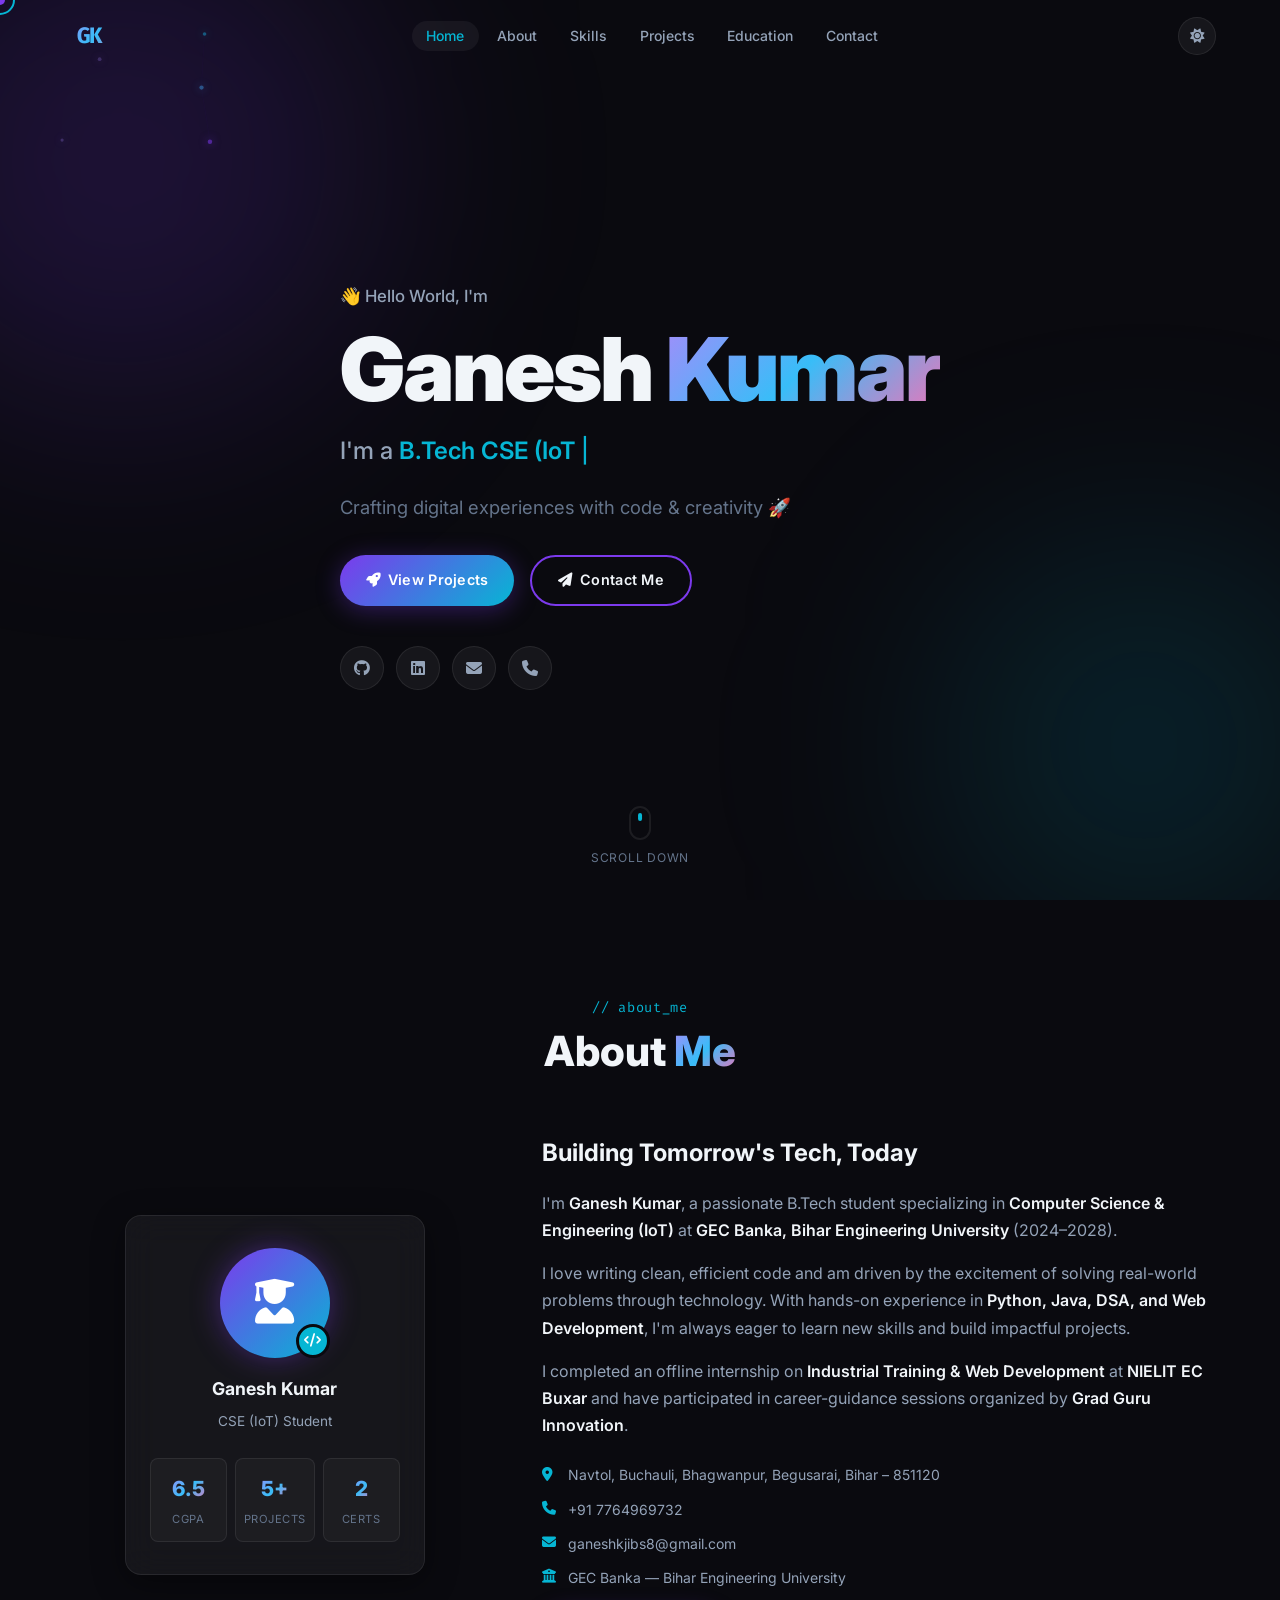
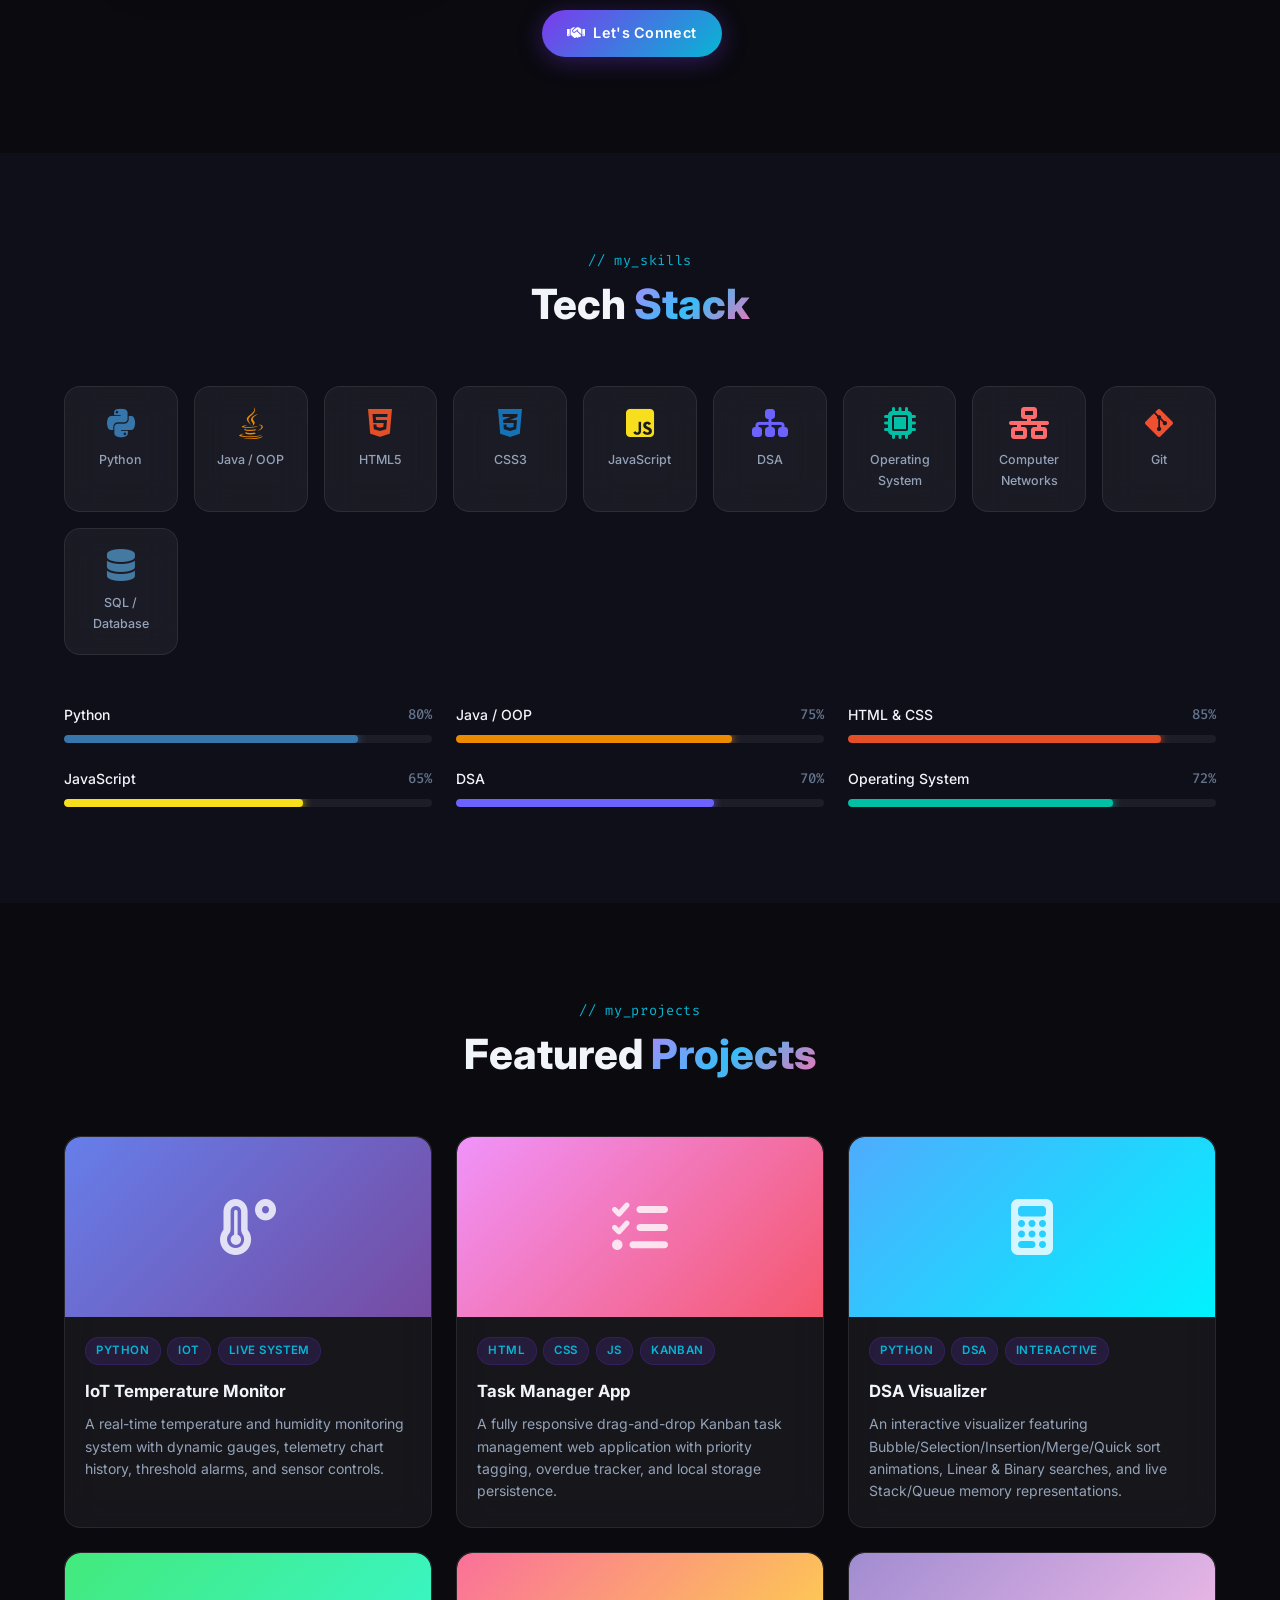
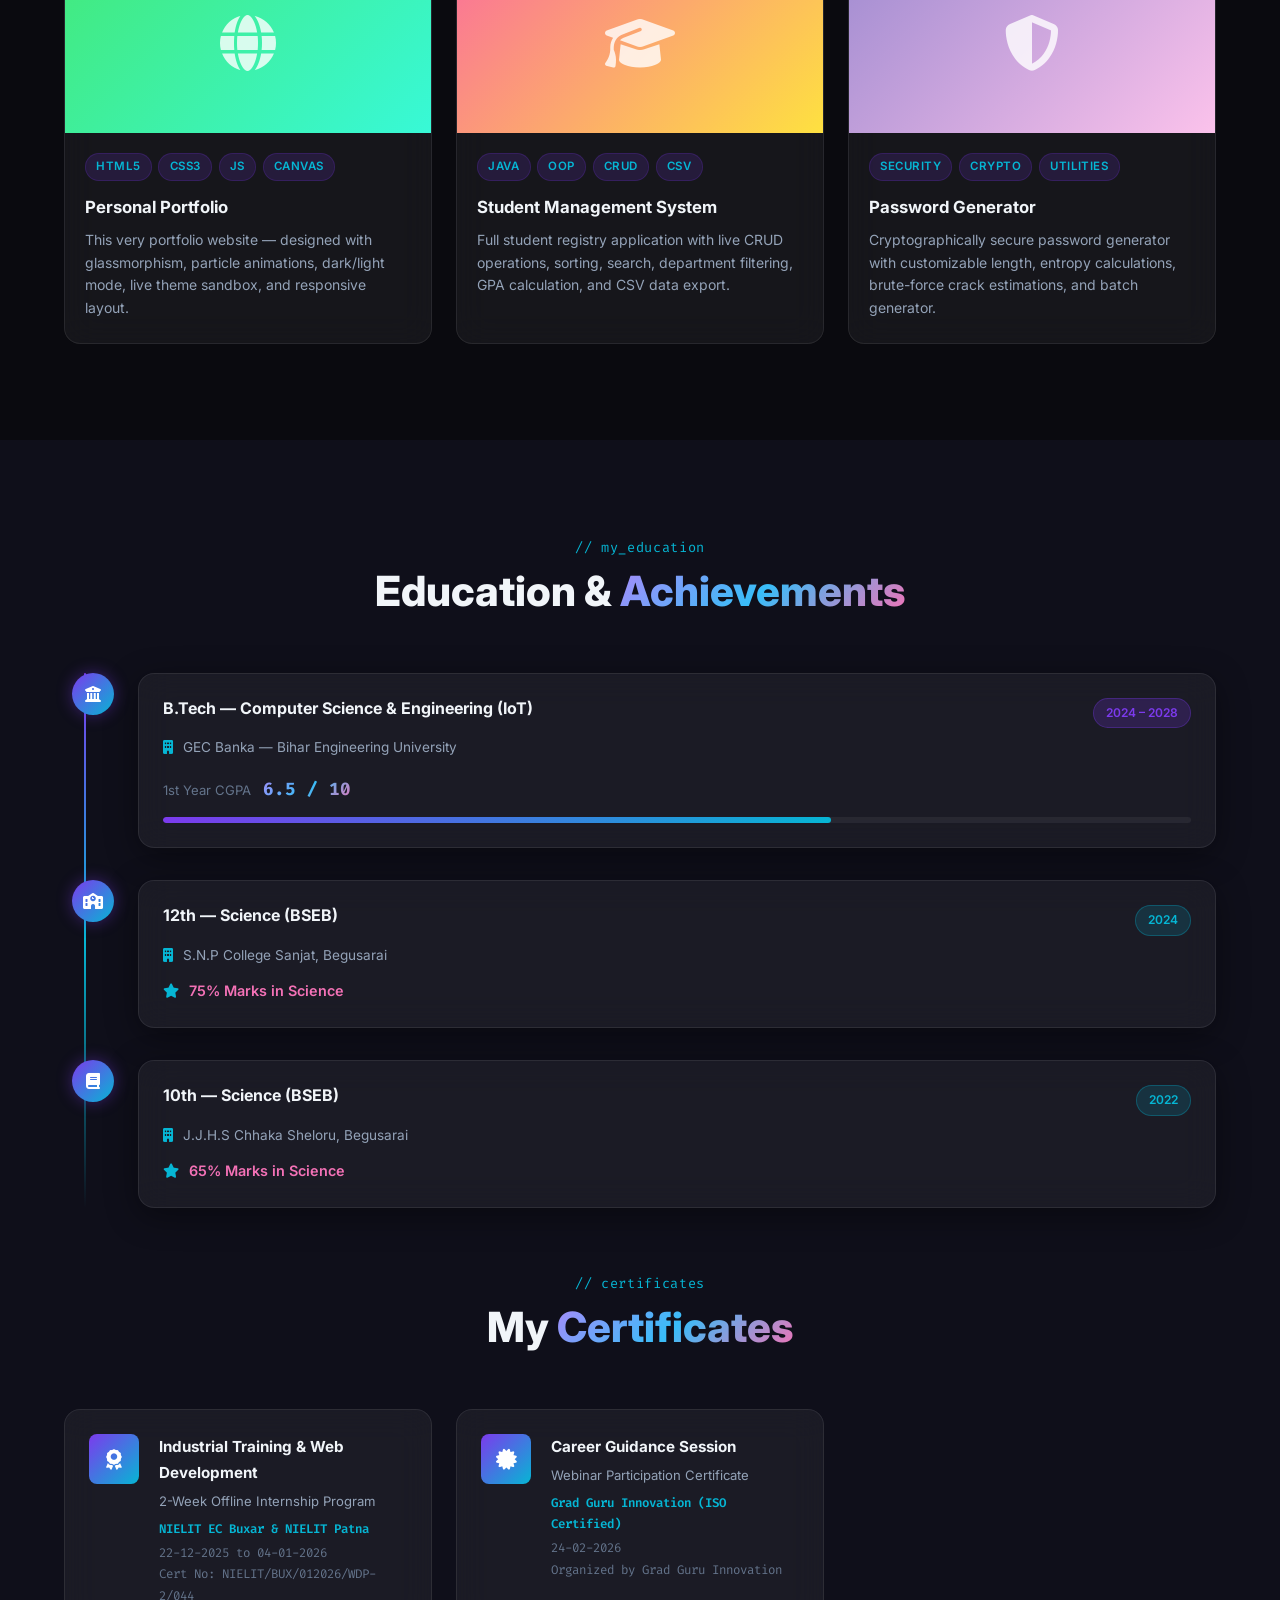
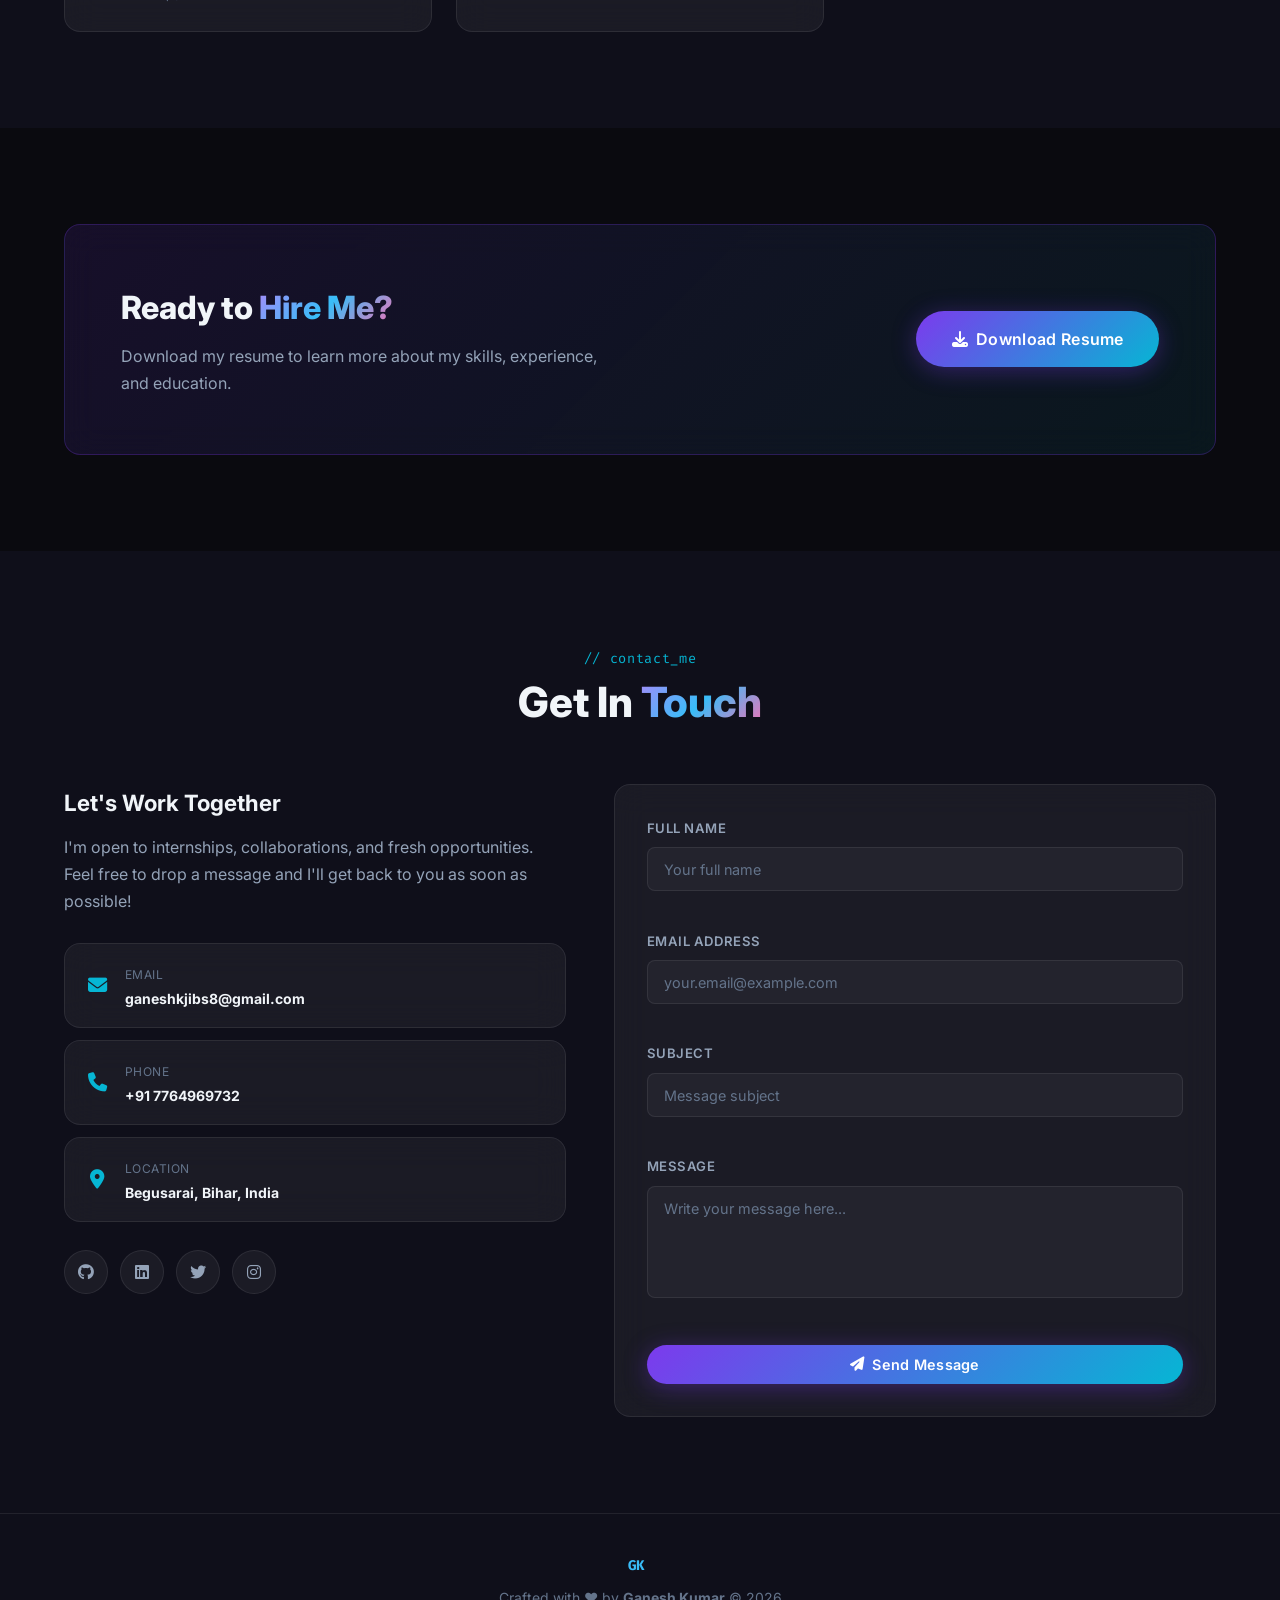
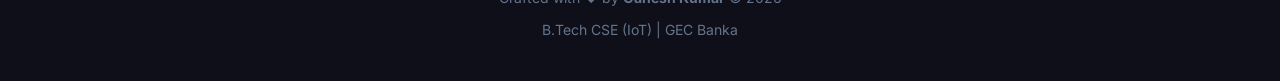
==== index.html @ 161eb7ef "Initial portfolio commit" ====
<!DOCTYPE html>
<html lang="en" data-theme="dark">
<head>
  <meta charset="UTF-8" />
  <meta name="viewport" content="width=device-width, initial-scale=1.0" />
  <meta name="description" content="Ganesh Kumar - B.Tech CSE (IoT) Student & Web Developer Portfolio. Skilled in Python, Java, DSA, and Web Development." />
  <meta name="keywords" content="Ganesh Kumar, Portfolio, Web Developer, B.Tech, CSE, IoT, Python, Java, DSA, GEC Banka" />
  <meta name="author" content="Ganesh Kumar" />
  <meta property="og:title" content="Ganesh Kumar | Portfolio" />
  <meta property="og:description" content="B.Tech CSE (IoT) Student & Web Developer" />
  <title>Ganesh Kumar | Portfolio</title>
  <link rel="icon" href="data:image/svg+xml,<svg xmlns='http://www.w3.org/2000/svg' viewBox='0 0 100 100'><text y='.9em' font-size='90'>💻</text></svg>" />

  <!-- Fonts -->
  <link rel="preconnect" href="https://fonts.googleapis.com" />
  <link rel="preconnect" href="https://fonts.gstatic.com" crossorigin />
  <link href="https://fonts.googleapis.com/css2?family=Inter:wght@300;400;500;600;700;800&family=Fira+Code:wght@400;500&display=swap" rel="stylesheet" />

  <!-- Icons -->
  <link rel="stylesheet" href="https://cdnjs.cloudflare.com/ajax/libs/font-awesome/6.5.1/css/all.min.css" />

  <!-- Stylesheet -->
  <link rel="stylesheet" href="style.css" />
</head>
<body>

  <!-- ========== PRELOADER ========== -->
  <div id="preloader">
    <div class="loader-wrap">
      <div class="loader-ring"></div>
      <div class="loader-ring"></div>
      <div class="loader-ring"></div>
      <span class="loader-text">GK</span>
    </div>
  </div>

  <!-- ========== CURSOR ========== -->
  <div id="cursor"></div>
  <div id="cursor-follower"></div>

  <!-- ========== NAVBAR ========== -->
  <header id="navbar">
    <nav class="container nav-inner">
      <a href="#home" class="logo">
        <span class="logo-bracket">&lt;</span>GK<span class="logo-bracket">/&gt;</span>
      </a>
      <ul class="nav-links" id="navLinks">
        <li><a href="#home" class="nav-link active">Home</a></li>
        <li><a href="#about" class="nav-link">About</a></li>
        <li><a href="#skills" class="nav-link">Skills</a></li>
        <li><a href="#projects" class="nav-link">Projects</a></li>
        <li><a href="#education" class="nav-link">Education</a></li>
        <li><a href="#contact" class="nav-link">Contact</a></li>
      </ul>
      <div class="nav-actions">
        <button id="themeToggle" aria-label="Toggle dark/light mode">
          <i class="fas fa-moon" id="themeIcon"></i>
        </button>
        <button id="hamburger" aria-label="Toggle menu">
          <span></span><span></span><span></span>
        </button>
      </div>
    </nav>
  </header>

  <!-- ========== HERO ========== -->
  <section id="home" class="hero-section">
    <canvas id="particles-canvas"></canvas>
    <div class="hero-glow glow-1"></div>
    <div class="hero-glow glow-2"></div>
    <div class="container hero-content" data-aos="fade-in">
      <p class="hero-greeting">👋 Hello World, I'm</p>
      <h1 class="hero-name">Ganesh <span class="gradient-text">Kumar</span></h1>
      <div class="typing-wrapper">
        <span class="typing-prefix">I'm a </span>
        <span id="typed-text" class="typed"></span>
        <span class="cursor-blink">|</span>
      </div>
      <p class="hero-tagline">Crafting digital experiences with code & creativity 🚀</p>
      <div class="hero-cta">
        <a href="#projects" class="btn btn-primary">
          <i class="fas fa-rocket"></i> View Projects
        </a>
        <a href="#contact" class="btn btn-outline">
          <i class="fas fa-paper-plane"></i> Contact Me
        </a>
      </div>
      <div class="hero-socials">
        <a href="https://github.com/" target="_blank" rel="noopener" aria-label="GitHub"><i class="fab fa-github"></i></a>
        <a href="https://linkedin.com/" target="_blank" rel="noopener" aria-label="LinkedIn"><i class="fab fa-linkedin"></i></a>
        <a href="mailto:ganeshkjibs8@gmail.com" aria-label="Email"><i class="fas fa-envelope"></i></a>
        <a href="tel:+917764969732" aria-label="Phone"><i class="fas fa-phone"></i></a>
      </div>
    </div>
    <div class="scroll-indicator">
      <div class="mouse"><div class="wheel"></div></div>
      <p>Scroll Down</p>
    </div>
  </section>

  <!-- ========== ABOUT ========== -->
  <section id="about" class="section">
    <div class="container">
      <div class="section-header" data-aos="fade-up">
        <span class="section-tag">// about_me</span>
        <h2 class="section-title">About <span class="gradient-text">Me</span></h2>
      </div>
      <div class="about-grid">
        <!-- Avatar Card -->
        <div class="about-avatar-wrap" data-aos="fade-right">
          <div class="avatar-card glass">
            <div class="avatar-img-wrap">
              <div class="avatar-placeholder">
                <i class="fas fa-user-graduate"></i>
              </div>
              <div class="avatar-badge"><i class="fas fa-code"></i></div>
            </div>
            <div class="avatar-info">
              <h3>Ganesh Kumar</h3>
              <span>CSE (IoT) Student</span>
            </div>
            <div class="avatar-stats">
              <div class="stat"><span class="stat-num">6.5</span><span>CGPA</span></div>
              <div class="stat"><span class="stat-num">5+</span><span>Projects</span></div>
              <div class="stat"><span class="stat-num">2</span><span>Certs</span></div>
            </div>
          </div>
        </div>
        <!-- About Text -->
        <div class="about-text" data-aos="fade-left">
          <h3>Building Tomorrow's Tech, Today</h3>
          <p>
            I'm <strong>Ganesh Kumar</strong>, a passionate B.Tech student specializing in
            <strong>Computer Science &amp; Engineering (IoT)</strong> at
            <strong>GEC Banka, Bihar Engineering University</strong> (2024–2028).
          </p>
          <p>
            I love writing clean, efficient code and am driven by the excitement of solving
            real-world problems through technology. With hands-on experience in
            <strong>Python, Java, DSA, and Web Development</strong>, I'm always eager to
            learn new skills and build impactful projects.
          </p>
          <p>
            I completed an offline internship on
            <strong>Industrial Training &amp; Web Development</strong> at
            <strong>NIELIT EC Buxar</strong> and have participated in career-guidance sessions
            organized by <strong>Grad Guru Innovation</strong>.
          </p>
          <div class="about-details">
            <div class="detail-item"><i class="fas fa-map-marker-alt"></i><span>Navtol, Buchauli, Bhagwanpur, Begusarai, Bihar – 851120</span></div>
            <div class="detail-item"><i class="fas fa-phone"></i><span>+91 7764969732</span></div>
            <div class="detail-item"><i class="fas fa-envelope"></i><span>ganeshkjibs8@gmail.com</span></div>
            <div class="detail-item"><i class="fas fa-university"></i><span>GEC Banka — Bihar Engineering University</span></div>
          </div>
          <a href="#contact" class="btn btn-primary mt-1"><i class="fas fa-handshake"></i> Let's Connect</a>
        </div>
      </div>
    </div>
  </section>

  <!-- ========== SKILLS ========== -->
  <section id="skills" class="section section-alt">
    <div class="container">
      <div class="section-header" data-aos="fade-up">
        <span class="section-tag">// my_skills</span>
        <h2 class="section-title">Tech <span class="gradient-text">Stack</span></h2>
      </div>

      <!-- Tech Icons -->
      <div class="tech-grid" data-aos="fade-up" data-aos-delay="100">
        <div class="tech-card glass">
          <i class="fab fa-python tech-icon ti-python"></i>
          <span>Python</span>
        </div>
        <div class="tech-card glass">
          <i class="fab fa-java tech-icon ti-java"></i>
          <span>Java / OOP</span>
        </div>
        <div class="tech-card glass">
          <i class="fab fa-html5 tech-icon ti-html"></i>
          <span>HTML5</span>
        </div>
        <div class="tech-card glass">
          <i class="fab fa-css3-alt tech-icon ti-css"></i>
          <span>CSS3</span>
        </div>
        <div class="tech-card glass">
          <i class="fab fa-js-square tech-icon ti-js"></i>
          <span>JavaScript</span>
        </div>
        <div class="tech-card glass">
          <i class="fas fa-sitemap tech-icon ti-dsa"></i>
          <span>DSA</span>
        </div>
        <div class="tech-card glass">
          <i class="fas fa-microchip tech-icon ti-os"></i>
          <span>Operating System</span>
        </div>
        <div class="tech-card glass">
          <i class="fas fa-network-wired tech-icon ti-net"></i>
          <span>Computer Networks</span>
        </div>
        <div class="tech-card glass">
          <i class="fab fa-git-alt tech-icon ti-git"></i>
          <span>Git</span>
        </div>
        <div class="tech-card glass">
          <i class="fas fa-database tech-icon ti-db"></i>
          <span>SQL / Database</span>
        </div>
      </div>

      <!-- Progress Bars -->
      <div class="skills-bars" data-aos="fade-up" data-aos-delay="200">
        <div class="skill-bar-item">
          <div class="skill-label"><span>Python</span><span class="skill-pct">80%</span></div>
          <div class="bar-track"><div class="bar-fill bar-python" data-width="80"></div></div>
        </div>
        <div class="skill-bar-item">
          <div class="skill-label"><span>Java / OOP</span><span class="skill-pct">75%</span></div>
          <div class="bar-track"><div class="bar-fill bar-java" data-width="75"></div></div>
        </div>
        <div class="skill-bar-item">
          <div class="skill-label"><span>HTML &amp; CSS</span><span class="skill-pct">85%</span></div>
          <div class="bar-track"><div class="bar-fill bar-html" data-width="85"></div></div>
        </div>
        <div class="skill-bar-item">
          <div class="skill-label"><span>JavaScript</span><span class="skill-pct">65%</span></div>
          <div class="bar-track"><div class="bar-fill bar-js" data-width="65"></div></div>
        </div>
        <div class="skill-bar-item">
          <div class="skill-label"><span>DSA</span><span class="skill-pct">70%</span></div>
          <div class="bar-track"><div class="bar-fill bar-dsa" data-width="70"></div></div>
        </div>
        <div class="skill-bar-item">
          <div class="skill-label"><span>Operating System</span><span class="skill-pct">72%</span></div>
          <div class="bar-track"><div class="bar-fill bar-os" data-width="72"></div></div>
        </div>
      </div>
    </div>
  </section>

  <!-- ========== PROJECTS ========== -->
  <section id="projects" class="section">
    <div class="container">
      <div class="section-header" data-aos="fade-up">
        <span class="section-tag">// my_projects</span>
        <h2 class="section-title">Featured <span class="gradient-text">Projects</span></h2>
      </div>
      <div class="projects-grid">

        <!-- Project 1 -->
        <article class="project-card glass" data-aos="fade-up" data-aos-delay="100">
          <div class="project-img">
            <div class="project-img-placeholder proj-bg-1">
              <i class="fas fa-temperature-high"></i>
            </div>
            <div class="project-overlay">
              <a href="projects/iot-monitor.html" class="btn btn-sm btn-primary" target="_blank" rel="noopener noreferrer"><i class="fas fa-eye"></i> Live Demo</a>
              <a href="projects/iot-monitor.html" class="btn btn-sm btn-outline" target="_blank" rel="noopener noreferrer"><i class="fas fa-code"></i> App View</a>
            </div>
          </div>
          <div class="project-info">
            <div class="project-tags">
              <span class="tag">Python</span><span class="tag">IoT</span><span class="tag">Live System</span>
            </div>
            <h3>IoT Temperature Monitor</h3>
            <p>A real-time temperature and humidity monitoring system with dynamic gauges, telemetry chart history, threshold alarms, and sensor controls.</p>
          </div>
        </article>

        <!-- Project 2 -->
        <article class="project-card glass" data-aos="fade-up" data-aos-delay="200">
          <div class="project-img">
            <div class="project-img-placeholder proj-bg-2">
              <i class="fas fa-tasks"></i>
            </div>
            <div class="project-overlay">
              <a href="projects/task-manager.html" class="btn btn-sm btn-primary" target="_blank" rel="noopener noreferrer"><i class="fas fa-eye"></i> Live Demo</a>
              <a href="projects/task-manager.html" class="btn btn-sm btn-outline" target="_blank" rel="noopener noreferrer"><i class="fas fa-code"></i> App View</a>
            </div>
          </div>
          <div class="project-info">
            <div class="project-tags">
              <span class="tag">HTML</span><span class="tag">CSS</span><span class="tag">JS</span><span class="tag">Kanban</span>
            </div>
            <h3>Task Manager App</h3>
            <p>A fully responsive drag-and-drop Kanban task management web application with priority tagging, overdue tracker, and local storage persistence.</p>
          </div>
        </article>

        <!-- Project 3 -->
        <article class="project-card glass" data-aos="fade-up" data-aos-delay="300">
          <div class="project-img">
            <div class="project-img-placeholder proj-bg-3">
              <i class="fas fa-calculator"></i>
            </div>
            <div class="project-overlay">
              <a href="projects/dsa-visualizer.html" class="btn btn-sm btn-primary" target="_blank" rel="noopener noreferrer"><i class="fas fa-eye"></i> Live Demo</a>
              <a href="projects/dsa-visualizer.html" class="btn btn-sm btn-outline" target="_blank" rel="noopener noreferrer"><i class="fas fa-code"></i> App View</a>
            </div>
          </div>
          <div class="project-info">
            <div class="project-tags">
              <span class="tag">Python</span><span class="tag">DSA</span><span class="tag">Interactive</span>
            </div>
            <h3>DSA Visualizer</h3>
            <p>An interactive visualizer featuring Bubble/Selection/Insertion/Merge/Quick sort animations, Linear & Binary searches, and live Stack/Queue memory representations.</p>
          </div>
        </article>

        <!-- Project 4 -->
        <article class="project-card glass" data-aos="fade-up" data-aos-delay="400">
          <div class="project-img">
            <div class="project-img-placeholder proj-bg-4">
              <i class="fas fa-globe"></i>
            </div>
            <div class="project-overlay">
              <a href="projects/personal-portfolio.html" class="btn btn-sm btn-primary" target="_blank" rel="noopener noreferrer"><i class="fas fa-eye"></i> Architecture</a>
              <a href="#home" class="btn btn-sm btn-outline"><i class="fas fa-home"></i> Home View</a>
            </div>
          </div>
          <div class="project-info">
            <div class="project-tags">
              <span class="tag">HTML5</span><span class="tag">CSS3</span><span class="tag">JS</span><span class="tag">Canvas</span>
            </div>
            <h3>Personal Portfolio</h3>
            <p>This very portfolio website — designed with glassmorphism, particle animations, dark/light mode, live theme sandbox, and responsive layout.</p>
          </div>
        </article>

        <!-- Project 5 -->
        <article class="project-card glass" data-aos="fade-up" data-aos-delay="500">
          <div class="project-img">
            <div class="project-img-placeholder proj-bg-5">
              <i class="fas fa-graduation-cap"></i>
            </div>
            <div class="project-overlay">
              <a href="projects/student-management.html" class="btn btn-sm btn-primary" target="_blank" rel="noopener noreferrer"><i class="fas fa-eye"></i> Live Demo</a>
              <a href="projects/student-management.html" class="btn btn-sm btn-outline" target="_blank" rel="noopener noreferrer"><i class="fas fa-code"></i> App View</a>
            </div>
          </div>
          <div class="project-info">
            <div class="project-tags">
              <span class="tag">Java</span><span class="tag">OOP</span><span class="tag">CRUD</span><span class="tag">CSV</span>
            </div>
            <h3>Student Management System</h3>
            <p>Full student registry application with live CRUD operations, sorting, search, department filtering, GPA calculation, and CSV data export.</p>
          </div>
        </article>

        <!-- Project 6 -->
        <article class="project-card glass" data-aos="fade-up" data-aos-delay="600">
          <div class="project-img">
            <div class="project-img-placeholder proj-bg-6">
              <i class="fas fa-shield-alt"></i>
            </div>
            <div class="project-overlay">
              <a href="projects/password-generator.html" class="btn btn-sm btn-primary" target="_blank" rel="noopener noreferrer"><i class="fas fa-eye"></i> Live Demo</a>
              <a href="projects/password-generator.html" class="btn btn-sm btn-outline" target="_blank" rel="noopener noreferrer"><i class="fas fa-code"></i> App View</a>
            </div>
          </div>
          <div class="project-info">
            <div class="project-tags">
              <span class="tag">Security</span><span class="tag">Crypto</span><span class="tag">Utilities</span>
            </div>
            <h3>Password Generator</h3>
            <p>Cryptographically secure password generator with customizable length, entropy calculations, brute-force crack estimations, and batch generator.</p>
          </div>
        </article>

      </div>
    </div>
  </section>

  <!-- ========== EDUCATION ========== -->
  <section id="education" class="section section-alt">
    <div class="container">
      <div class="section-header" data-aos="fade-up">
        <span class="section-tag">// my_education</span>
        <h2 class="section-title">Education &amp; <span class="gradient-text">Achievements</span></h2>
      </div>
      <div class="edu-timeline">

        <div class="timeline-item" data-aos="fade-right">
          <div class="timeline-dot"><i class="fas fa-university"></i></div>
          <div class="timeline-card glass">
            <div class="timeline-header">
              <h3>B.Tech — Computer Science &amp; Engineering (IoT)</h3>
              <span class="badge badge-primary">2024 – 2028</span>
            </div>
            <p class="timeline-org"><i class="fas fa-building"></i> GEC Banka &mdash; Bihar Engineering University</p>
            <div class="cgpa-display">
              <span class="cgpa-label">1st Year CGPA</span>
              <span class="cgpa-value">6.5 / 10</span>
              <div class="cgpa-bar"><div class="cgpa-fill cgpa-fill-65"></div></div>
            </div>
          </div>
        </div>

        <div class="timeline-item" data-aos="fade-left">
          <div class="timeline-dot"><i class="fas fa-school"></i></div>
          <div class="timeline-card glass">
            <div class="timeline-header">
              <h3>12th — Science (BSEB)</h3>
              <span class="badge badge-secondary">2024</span>
            </div>
            <p class="timeline-org"><i class="fas fa-building"></i> S.N.P College Sanjat, Begusarai</p>
            <p class="timeline-score"><i class="fas fa-star"></i> 75% Marks in Science</p>
          </div>
        </div>

        <div class="timeline-item" data-aos="fade-right">
          <div class="timeline-dot"><i class="fas fa-book"></i></div>
          <div class="timeline-card glass">
            <div class="timeline-header">
              <h3>10th — Science (BSEB)</h3>
              <span class="badge badge-secondary">2022</span>
            </div>
            <p class="timeline-org"><i class="fas fa-building"></i> J.J.H.S Chhaka Sheloru, Begusarai</p>
            <p class="timeline-score"><i class="fas fa-star"></i> 65% Marks in Science</p>
          </div>
        </div>

      </div>

      <!-- Certificates -->
      <div class="section-header mt-section" data-aos="fade-up">
        <span class="section-tag">// certificates</span>
        <h2 class="section-title">My <span class="gradient-text">Certificates</span></h2>
      </div>
      <div class="cert-grid">
        <div class="cert-card glass" data-aos="zoom-in" data-aos-delay="100">
          <div class="cert-icon"><i class="fas fa-award"></i></div>
          <div class="cert-info">
            <h4>Industrial Training &amp; Web Development</h4>
            <p>2-Week Offline Internship Program</p>
            <span class="cert-org">NIELIT EC Buxar &amp; NIELIT Patna</span>
            <span class="cert-date">22-12-2025 to 04-01-2026</span>
            <span class="cert-id">Cert No: NIELIT/BUX/012026/WDP-2/044</span>
          </div>
        </div>
        <div class="cert-card glass" data-aos="zoom-in" data-aos-delay="200">
          <div class="cert-icon"><i class="fas fa-certificate"></i></div>
          <div class="cert-info">
            <h4>Career Guidance Session</h4>
            <p>Webinar Participation Certificate</p>
            <span class="cert-org">Grad Guru Innovation (ISO Certified)</span>
            <span class="cert-date">24-02-2026</span>
            <span class="cert-id">Organized by Grad Guru Innovation</span>
          </div>
        </div>
      </div>
    </div>
  </section>

  <!-- ========== RESUME ========== -->
  <section id="resume" class="section resume-section">
    <div class="container">
      <div class="resume-banner glass" data-aos="zoom-in">
        <div class="resume-content">
          <h2>Ready to <span class="gradient-text">Hire Me?</span></h2>
          <p>Download my resume to learn more about my skills, experience, and education.</p>
        </div>
        <a href="resume.pdf" download class="btn btn-primary btn-lg">
          <i class="fas fa-download"></i> Download Resume
        </a>
      </div>
    </div>
  </section>

  <!-- ========== CONTACT ========== -->
  <section id="contact" class="section section-alt">
    <div class="container">
      <div class="section-header" data-aos="fade-up">
        <span class="section-tag">// contact_me</span>
        <h2 class="section-title">Get In <span class="gradient-text">Touch</span></h2>
      </div>
      <div class="contact-grid">
        <!-- Info -->
        <div class="contact-info" data-aos="fade-right">
          <h3>Let's Work Together</h3>
          <p>I'm open to internships, collaborations, and fresh opportunities. Feel free to drop a message and I'll get back to you as soon as possible!</p>
          <div class="contact-cards">
            <a href="mailto:ganeshkjibs8@gmail.com" class="contact-card glass">
              <i class="fas fa-envelope"></i>
              <div>
                <span>Email</span>
                <strong>ganeshkjibs8@gmail.com</strong>
              </div>
            </a>
            <a href="tel:+917764969732" class="contact-card glass">
              <i class="fas fa-phone"></i>
              <div>
                <span>Phone</span>
                <strong>+91 7764969732</strong>
              </div>
            </a>
            <div class="contact-card glass">
              <i class="fas fa-map-marker-alt"></i>
              <div>
                <span>Location</span>
                <strong>Begusarai, Bihar, India</strong>
              </div>
            </div>
          </div>
          <div class="social-links">
            <a href="https://github.com/" target="_blank" rel="noopener" class="social-btn" aria-label="GitHub"><i class="fab fa-github"></i></a>
            <a href="https://linkedin.com/" target="_blank" rel="noopener" class="social-btn" aria-label="LinkedIn"><i class="fab fa-linkedin"></i></a>
            <a href="https://twitter.com/" target="_blank" rel="noopener" class="social-btn" aria-label="Twitter"><i class="fab fa-twitter"></i></a>
            <a href="https://instagram.com/" target="_blank" rel="noopener" class="social-btn" aria-label="Instagram"><i class="fab fa-instagram"></i></a>
          </div>
        </div>
        <!-- Form -->
        <div class="contact-form-wrap" data-aos="fade-left">
          <form id="contactForm" class="contact-form glass" novalidate>
            <div class="form-group">
              <label for="name">Full Name</label>
              <input type="text" id="name" name="name" placeholder="Your full name" required />
              <span class="form-error" id="nameError"></span>
            </div>
            <div class="form-group">
              <label for="email">Email Address</label>
              <input type="email" id="email" name="email" placeholder="your.email@example.com" required />
              <span class="form-error" id="emailError"></span>
            </div>
            <div class="form-group">
              <label for="subject">Subject</label>
              <input type="text" id="subject" name="subject" placeholder="Message subject" required />
              <span class="form-error" id="subjectError"></span>
            </div>
            <div class="form-group">
              <label for="message">Message</label>
              <textarea id="message" name="message" rows="5" placeholder="Write your message here..." required></textarea>
              <span class="form-error" id="messageError"></span>
            </div>
            <button type="submit" class="btn btn-primary btn-full">
              <i class="fas fa-paper-plane"></i> Send Message
            </button>
            <div id="formSuccess" class="form-success hidden">
              <i class="fas fa-check-circle"></i> Your message has been sent!
            </div>
          </form>
        </div>
      </div>
    </div>
  </section>

  <!-- ========== FOOTER ========== -->
  <footer class="footer">
    <div class="container footer-inner">
      <p class="footer-logo"><span class="logo-bracket">&lt;</span>GK<span class="logo-bracket">/&gt;</span></p>
      <p>Crafted with <span class="heart">❤️</span> by <strong>Ganesh Kumar</strong> &copy; 2026</p>
      <p class="footer-tagline">B.Tech CSE (IoT) | GEC Banka</p>
    </div>
  </footer>

  <!-- Back to Top -->
  <button id="backToTop" aria-label="Back to top"><i class="fas fa-chevron-up"></i></button>

  <script>
    // Add js-enabled class so CSS AOS animations work safely
    document.documentElement.classList.add('js-ready');
    document.body.classList.add('js-enabled');
  </script>
  <script src="script.js"></script>
</body>
</html>
---- style.css ----
/* ============================================
   GANESH KUMAR — PORTFOLIO CSS
   Dark Gradient + Glassmorphism Theme
   ============================================ */

/* ---------- CSS VARIABLES ---------- */
:root {
  --bg-primary: #0a0a0f;
  --bg-secondary: #0f0f1a;
  --bg-card: rgba(255, 255, 255, 0.04);
  --glass-border: rgba(255, 255, 255, 0.08);
  --glass-bg: rgba(255, 255, 255, 0.05);
  --glass-shadow: 0 8px 32px rgba(0, 0, 0, 0.4);

  --accent-1: #7c3aed;       /* violet */
  --accent-2: #06b6d4;       /* cyan */
  --accent-3: #f472b6;       /* pink */
  --gradient: linear-gradient(135deg, var(--accent-1), var(--accent-2));
  --gradient-text: linear-gradient(135deg, #a78bfa, #38bdf8, #f472b6);

  --text-primary: #f1f5f9;
  --text-secondary: #94a3b8;
  --text-muted: #64748b;

  --navbar-h: 72px;
  --radius-sm: 8px;
  --radius-md: 16px;
  --radius-lg: 24px;
  --radius-xl: 32px;

  --transition: 0.3s cubic-bezier(0.4, 0, 0.2, 1);
  --font-main: 'Inter', sans-serif;
  --font-code: 'Fira Code', monospace;
}

/* Light Mode */
[data-theme="light"] {
  --bg-primary: #f0f4ff;
  --bg-secondary: #e8ecf8;
  --bg-card: rgba(255, 255, 255, 0.7);
  --glass-border: rgba(124, 58, 237, 0.15);
  --glass-bg: rgba(255, 255, 255, 0.6);
  --glass-shadow: 0 8px 32px rgba(124, 58, 237, 0.12);
  --text-primary: #0f172a;
  --text-secondary: #475569;
  --text-muted: #94a3b8;
}

/* ---------- RESET & BASE ---------- */
*, *::before, *::after { box-sizing: border-box; margin: 0; padding: 0; }

html { scroll-behavior: smooth; font-size: 16px; }

body {
  font-family: var(--font-main);
  background-color: var(--bg-primary);
  color: var(--text-primary);
  line-height: 1.7;
  overflow-x: hidden;
  transition: background-color var(--transition), color var(--transition);
}

a { text-decoration: none; color: inherit; }
ul { list-style: none; }
img { max-width: 100%; display: block; }
button { cursor: pointer; border: none; background: none; font-family: inherit; }

/* ---------- SCROLLBAR ---------- */
::-webkit-scrollbar { width: 6px; }
::-webkit-scrollbar-track { background: var(--bg-primary); }
::-webkit-scrollbar-thumb { background: var(--accent-1); border-radius: 100px; }

/* ---------- CONTAINER ---------- */
.container { max-width: 1200px; margin: 0 auto; padding: 0 1.5rem; }

/* ---------- PRELOADER ---------- */
#preloader {
  position: fixed; inset: 0; z-index: 9999;
  background: var(--bg-primary);
  display: flex; align-items: center; justify-content: center;
  transition: opacity 0.6s ease, visibility 0.6s ease;
}
#preloader.hidden { opacity: 0; visibility: hidden; }

.loader-wrap {
  position: relative; width: 80px; height: 80px;
  display: flex; align-items: center; justify-content: center;
}
.loader-ring {
  position: absolute; border-radius: 50%; border: 3px solid transparent;
  animation: spin 1.4s linear infinite;
}
.loader-ring:nth-child(1) { width: 80px; height: 80px; border-top-color: var(--accent-1); }
.loader-ring:nth-child(2) { width: 58px; height: 58px; border-top-color: var(--accent-2); animation-duration: 1s; animation-direction: reverse; }
.loader-ring:nth-child(3) { width: 36px; height: 36px; border-top-color: var(--accent-3); animation-duration: 0.7s; }
.loader-text { font-family: var(--font-code); font-size: 0.9rem; font-weight: 700; color: var(--text-primary); z-index: 1; }

@keyframes spin { to { transform: rotate(360deg); } }

/* ---------- CUSTOM CURSOR ---------- */
#cursor {
  position: fixed; width: 10px; height: 10px; border-radius: 50%;
  background: var(--accent-1); pointer-events: none; z-index: 9998;
  transform: translate(-50%, -50%);
  transition: transform 0.1s ease, width 0.2s, height 0.2s;
}
#cursor-follower {
  position: fixed; width: 30px; height: 30px; border-radius: 50%;
  border: 2px solid var(--accent-2); pointer-events: none; z-index: 9997;
  transform: translate(-50%, -50%);
  transition: transform 0.2s ease, left 0.15s ease, top 0.15s ease;
}
body:has(a:hover) #cursor, body:has(button:hover) #cursor { width: 20px; height: 20px; background: var(--accent-3); }

/* Hide custom cursor on touch/mobile devices */
@media (hover: none) and (pointer: coarse) {
  #cursor, #cursor-follower { display: none; }
}

/* ---------- NAVBAR ---------- */
#navbar {
  position: fixed; top: 0; left: 0; right: 0; z-index: 900;
  height: var(--navbar-h);
  transition: background var(--transition), box-shadow var(--transition);
}
#navbar.scrolled {
  background: rgba(10, 10, 15, 0.85);
  -webkit-backdrop-filter: blur(20px);
  backdrop-filter: blur(20px);
  box-shadow: 0 1px 0 var(--glass-border);
}
[data-theme="light"] #navbar.scrolled { background: rgba(240, 244, 255, 0.85); }

.nav-inner {
  height: 100%; display: flex; align-items: center; justify-content: space-between; gap: 2rem;
}

.logo {
  font-family: var(--font-code); font-size: 1.4rem; font-weight: 700;
  background: var(--gradient-text); -webkit-background-clip: text; background-clip: text;
  -webkit-text-fill-color: transparent;
  letter-spacing: -0.5px;
}
.logo-bracket { opacity: 0.6; }

.nav-links { display: flex; gap: 0.25rem; }
.nav-link {
  padding: 0.4rem 0.9rem; border-radius: 100px;
  font-size: 0.875rem; font-weight: 500; color: var(--text-secondary);
  transition: color var(--transition), background var(--transition);
}
.nav-link:hover, .nav-link.active {
  color: var(--text-primary);
  background: var(--glass-bg);
}
.nav-link.active { color: var(--accent-2); }

.nav-actions { display: flex; align-items: center; gap: 0.75rem; }

#themeToggle {
  width: 38px; height: 38px; border-radius: 50%;
  background: var(--glass-bg); border: 1px solid var(--glass-border);
  color: var(--text-secondary); font-size: 0.9rem;
  display: flex; align-items: center; justify-content: center;
  transition: all var(--transition);
}
#themeToggle:hover { color: var(--accent-1); border-color: var(--accent-1); }

#hamburger {
  display: none; flex-direction: column; gap: 5px;
  width: 38px; height: 38px; align-items: center; justify-content: center;
  border-radius: var(--radius-sm); background: var(--glass-bg); border: 1px solid var(--glass-border);
}
#hamburger span {
  display: block; width: 20px; height: 2px; background: var(--text-primary);
  border-radius: 2px; transition: all 0.3s ease;
}
#hamburger.open span:nth-child(1) { transform: translateY(7px) rotate(45deg); }
#hamburger.open span:nth-child(2) { opacity: 0; }
#hamburger.open span:nth-child(3) { transform: translateY(-7px) rotate(-45deg); }

/* ---------- GLASS UTILITY ---------- */
.glass {
  background: var(--glass-bg);
  border: 1px solid var(--glass-border);
  -webkit-backdrop-filter: blur(16px);
  backdrop-filter: blur(16px);
  border-radius: var(--radius-md);
}

/* ---------- GRADIENT TEXT ---------- */
.gradient-text {
  background: var(--gradient-text);
  -webkit-background-clip: text; background-clip: text;
  -webkit-text-fill-color: transparent;
}

/* ---------- BUTTONS ---------- */
.btn {
  display: inline-flex; align-items: center; gap: 0.5rem;
  padding: 0.7rem 1.6rem; border-radius: 100px;
  font-size: 0.9rem; font-weight: 600; letter-spacing: 0.02em;
  cursor: pointer; transition: all var(--transition); position: relative; overflow: hidden;
}
.btn::after {
  content: ''; position: absolute; inset: 0;
  background: rgba(255,255,255,0.1); opacity: 0;
  transition: opacity var(--transition);
}
.btn:hover::after { opacity: 1; }

.btn-primary {
  background: var(--gradient); color: #fff;
  box-shadow: 0 4px 24px rgba(124, 58, 237, 0.35);
}
.btn-primary:hover { transform: translateY(-2px); box-shadow: 0 8px 32px rgba(124, 58, 237, 0.5); }

.btn-outline {
  border: 2px solid var(--accent-1); color: var(--text-primary);
}
.btn-outline:hover { background: var(--accent-1); color: #fff; transform: translateY(-2px); }

.btn-sm { padding: 0.45rem 1rem; font-size: 0.8rem; }
.btn-lg { padding: 0.9rem 2.2rem; font-size: 1rem; }
.btn-full { width: 100%; justify-content: center; }
.mt-1 { margin-top: 1.25rem; }

/* ---------- SECTION BASE ---------- */
.section { padding: 6rem 0; }
.section-alt { background: var(--bg-secondary); }

.section-header { text-align: center; margin-bottom: 3.5rem; }
.section-tag {
  font-family: var(--font-code); font-size: 0.85rem;
  color: var(--accent-2); letter-spacing: 0.05em; display: block; margin-bottom: 0.5rem;
}
.section-title { font-size: clamp(1.8rem, 4vw, 2.6rem); font-weight: 800; line-height: 1.2; }

/* ---------- HERO ---------- */
.hero-section {
  min-height: 100vh; display: flex; align-items: center;
  position: relative; overflow: hidden; padding-top: var(--navbar-h);
}

#particles-canvas { position: absolute; inset: 0; z-index: 0; }

.hero-glow {
  position: absolute; border-radius: 50%; filter: blur(120px); z-index: 0; pointer-events: none;
}
.glow-1 { width: 500px; height: 500px; background: rgba(124, 58, 237, 0.18); top: -10%; left: -10%; }
.glow-2 { width: 400px; height: 400px; background: rgba(6, 182, 212, 0.15); bottom: -5%; right: -5%; }

.hero-content { position: relative; z-index: 1; max-width: 750px; padding: 3rem 0; }

.hero-greeting {
  font-size: 1.05rem; color: var(--text-secondary); margin-bottom: 0.75rem;
  font-weight: 500; animation: fadeSlideUp 0.8s ease both;
}
.hero-name {
  font-size: clamp(2.8rem, 7vw, 5.5rem); font-weight: 900; line-height: 1.05;
  letter-spacing: -2px; margin-bottom: 1rem;
  animation: fadeSlideUp 0.8s 0.1s ease both;
}
.typing-wrapper {
  font-size: clamp(1.1rem, 2.5vw, 1.5rem); font-weight: 500;
  color: var(--text-secondary); margin-bottom: 1.25rem;
  animation: fadeSlideUp 0.8s 0.2s ease both;
}
.typed { color: var(--accent-2); font-weight: 600; }
.cursor-blink { animation: blink 0.8s step-end infinite; color: var(--accent-2); }
@keyframes blink { 0%, 100% { opacity: 1; } 50% { opacity: 0; } }

.hero-tagline {
  font-size: clamp(1rem, 2vw, 1.15rem); color: var(--text-muted);
  margin-bottom: 2rem; animation: fadeSlideUp 0.8s 0.3s ease both;
}
.hero-cta {
  display: flex; gap: 1rem; flex-wrap: wrap; margin-bottom: 2.5rem;
  animation: fadeSlideUp 0.8s 0.4s ease both;
}
.hero-socials {
  display: flex; gap: 0.75rem; animation: fadeSlideUp 0.8s 0.5s ease both;
}
.hero-socials a {
  width: 44px; height: 44px; border-radius: 50%; border: 1px solid var(--glass-border);
  background: var(--glass-bg); display: flex; align-items: center; justify-content: center;
  font-size: 1rem; color: var(--text-secondary);
  -webkit-backdrop-filter: blur(8px);
  backdrop-filter: blur(8px);
  transition: all var(--transition);
}
.hero-socials a:hover { border-color: var(--accent-1); color: var(--accent-1); transform: translateY(-3px); }

/* Scroll indicator */
.scroll-indicator {
  position: absolute; bottom: 2rem; left: 50%; transform: translateX(-50%);
  display: flex; flex-direction: column; align-items: center; gap: 0.5rem;
  z-index: 1; animation: bounce 1.8s infinite;
}
.scroll-indicator p { font-size: 0.75rem; color: var(--text-muted); letter-spacing: 0.06em; text-transform: uppercase; }
.mouse {
  width: 22px; height: 34px; border: 2px solid var(--glass-border); border-radius: 100px;
  display: flex; justify-content: center; padding-top: 5px;
}
.wheel {
  width: 4px; height: 8px; border-radius: 100px;
  background: var(--accent-2); animation: scroll-wheel 1.8s infinite;
}
@keyframes scroll-wheel { 0% { transform: translateY(0); opacity: 1; } 100% { transform: translateY(12px); opacity: 0; } }
@keyframes bounce { 0%, 100% { transform: translateX(-50%) translateY(0); } 50% { transform: translateX(-50%) translateY(-6px); } }

/* ---------- ABOUT ---------- */
.about-grid {
  display: grid; grid-template-columns: 1fr 1.6fr; gap: 3.5rem; align-items: center;
}
.about-avatar-wrap { display: flex; justify-content: center; }
.avatar-card {
  width: 300px; padding: 2rem 1.5rem; text-align: center;
  box-shadow: var(--glass-shadow);
}
.avatar-img-wrap { position: relative; display: inline-block; margin-bottom: 1rem; }
.avatar-placeholder {
  width: 110px; height: 110px; border-radius: 50%; margin: 0 auto;
  background: var(--gradient); display: flex; align-items: center; justify-content: center;
  font-size: 2.8rem; color: #fff; box-shadow: 0 0 30px rgba(124,58,237,0.4);
}
.avatar-badge {
  position: absolute; bottom: 0; right: 0; width: 34px; height: 34px;
  border-radius: 50%; background: var(--accent-2);
  display: flex; align-items: center; justify-content: center; font-size: 0.85rem; color: #fff;
  border: 3px solid var(--bg-primary);
}
.avatar-info h3 { font-size: 1.1rem; font-weight: 700; margin-bottom: 0.2rem; }
.avatar-info span { font-size: 0.85rem; color: var(--text-secondary); }
.avatar-stats { display: flex; gap: 0.5rem; margin-top: 1.5rem; }
.stat {
  flex: 1; padding: 0.75rem 0.5rem; border-radius: var(--radius-sm);
  background: rgba(255,255,255,0.03); border: 1px solid var(--glass-border);
  display: flex; flex-direction: column; align-items: center; gap: 0.2rem;
}
.stat-num { font-size: 1.3rem; font-weight: 800; background: var(--gradient-text); -webkit-background-clip: text; background-clip: text; -webkit-text-fill-color: transparent; }
.stat span:last-child { font-size: 0.7rem; color: var(--text-muted); text-transform: uppercase; letter-spacing: 0.04em; }

.about-text h3 { font-size: 1.5rem; font-weight: 700; margin-bottom: 1rem; }
.about-text p { color: var(--text-secondary); margin-bottom: 1rem; }
.about-text strong { color: var(--text-primary); font-weight: 600; }

.about-details { margin-top: 1.5rem; display: flex; flex-direction: column; gap: 0.65rem; }
.detail-item { display: flex; align-items: flex-start; gap: 0.75rem; font-size: 0.875rem; color: var(--text-secondary); }
.detail-item i { color: var(--accent-2); margin-top: 0.2rem; min-width: 14px; }

/* ---------- SKILLS ---------- */
.tech-grid {
  display: grid;
  grid-template-columns: repeat(auto-fill, minmax(110px, 1fr));
  gap: 1rem; margin-bottom: 3rem;
}
.tech-card {
  padding: 1.25rem 0.75rem; text-align: center;
  display: flex; flex-direction: column; align-items: center; gap: 0.65rem;
  transition: all var(--transition); cursor: default;
}
.tech-card:hover { transform: translateY(-5px); box-shadow: var(--glass-shadow); border-color: var(--accent-1); }
.tech-icon { font-size: 2rem; }
.tech-card span { font-size: 0.78rem; color: var(--text-secondary); font-weight: 500; text-align: center; }

.skills-bars { display: grid; grid-template-columns: repeat(auto-fill, minmax(280px, 1fr)); gap: 1.5rem; }
.skill-label { display: flex; justify-content: space-between; margin-bottom: 0.5rem; font-size: 0.875rem; font-weight: 500; }
.skill-pct { color: var(--text-muted); font-family: var(--font-code); }
.bar-track { height: 8px; background: rgba(255,255,255,0.06); border-radius: 100px; overflow: hidden; }
/* Tech icon brand colors */
.ti-python  { color: #3776AB; }
.ti-java    { color: #ED8B00; }
.ti-html    { color: #E34F26; }
.ti-css     { color: #1572B6; }
.ti-js      { color: #F7DF1E; }
.ti-dsa     { color: #6C63FF; }
.ti-os      { color: #00BFA5; }
.ti-net     { color: #FF6B6B; }
.ti-git     { color: #F05032; }
.ti-db      { color: #4479A1; }

/* Skill bar colors */
.bar-fill { height: 100%; width: 0; border-radius: 100px; transition: width 1.2s cubic-bezier(0.4, 0, 0.2, 1); }
.bar-python { background: #3776AB; box-shadow: 0 0 10px #3776AB; }
.bar-java   { background: #ED8B00; box-shadow: 0 0 10px #ED8B00; }
.bar-html   { background: #E34F26; box-shadow: 0 0 10px #E34F26; }
.bar-js     { background: #F7DF1E; box-shadow: 0 0 10px #F7DF1E; }
.bar-dsa    { background: #6C63FF; box-shadow: 0 0 10px #6C63FF; }
.bar-os     { background: #00BFA5; box-shadow: 0 0 10px #00BFA5; }

/* Project placeholder backgrounds */
.proj-bg-1 { background: linear-gradient(135deg, #667eea, #764ba2); }
.proj-bg-2 { background: linear-gradient(135deg, #f093fb, #f5576c); }
.proj-bg-3 { background: linear-gradient(135deg, #4facfe, #00f2fe); }
.proj-bg-4 { background: linear-gradient(135deg, #43e97b, #38f9d7); }
.proj-bg-5 { background: linear-gradient(135deg, #fa709a, #fee140); }
.proj-bg-6 { background: linear-gradient(135deg, #a18cd1, #fbc2eb); }

/* CGPA fill width */
.cgpa-fill-65 { width: 65%; }

/* Utility spacing */
.mt-section { margin-top: 4rem; }

/* ---------- PROJECTS ---------- */
.projects-grid {
  display: grid; grid-template-columns: repeat(auto-fill, minmax(340px, 1fr)); gap: 1.5rem;
}
.project-card {
  display: flex; flex-direction: column; overflow: hidden;
  transition: all var(--transition);
}
.project-card:hover { transform: translateY(-6px); box-shadow: 0 20px 60px rgba(0,0,0,0.4); border-color: var(--accent-1); }

.project-img { position: relative; overflow: hidden; border-radius: var(--radius-md) var(--radius-md) 0 0; }
.project-img-placeholder {
  height: 180px; display: flex; align-items: center; justify-content: center;
  font-size: 3.5rem; color: rgba(255,255,255,0.8);
}
.project-overlay {
  position: absolute; inset: 0;
  background: rgba(0,0,0,0.6);
  -webkit-backdrop-filter: blur(4px);
  backdrop-filter: blur(4px);
  display: flex; align-items: center; justify-content: center; gap: 0.75rem;
  opacity: 0; transition: opacity var(--transition);
}
.project-card:hover .project-overlay { opacity: 1; }

.project-info { padding: 1.25rem 1.25rem 1.5rem; flex: 1; }
.project-tags { display: flex; gap: 0.4rem; flex-wrap: wrap; margin-bottom: 0.75rem; }
.tag {
  padding: 0.2rem 0.65rem; border-radius: 100px;
  font-size: 0.72rem; font-weight: 600; text-transform: uppercase; letter-spacing: 0.04em;
  background: rgba(124, 58, 237, 0.15); color: var(--accent-2); border: 1px solid rgba(124,58,237,0.2);
}
.project-info h3 { font-size: 1.05rem; font-weight: 700; margin-bottom: 0.5rem; }
.project-info p { font-size: 0.875rem; color: var(--text-secondary); line-height: 1.6; }

/* ---------- EDUCATION ---------- */
.edu-timeline { display: flex; flex-direction: column; gap: 2rem; position: relative; }
.edu-timeline::before {
  content: ''; position: absolute; left: 20px; top: 0; bottom: 0; width: 2px;
  background: linear-gradient(to bottom, var(--accent-1), var(--accent-2), transparent);
  border-radius: 2px;
}
.timeline-item { display: flex; gap: 1.5rem; padding-left: 0.5rem; }
.timeline-dot {
  flex-shrink: 0; width: 42px; height: 42px; border-radius: 50%;
  background: var(--gradient); display: flex; align-items: center; justify-content: center;
  font-size: 1rem; color: #fff; box-shadow: 0 0 16px rgba(124,58,237,0.4);
  position: relative; z-index: 1;
}
.timeline-card { flex: 1; padding: 1.5rem; box-shadow: var(--glass-shadow); }
.timeline-header { display: flex; align-items: flex-start; justify-content: space-between; gap: 1rem; flex-wrap: wrap; margin-bottom: 0.5rem; }
.timeline-header h3 { font-size: 1rem; font-weight: 700; line-height: 1.3; }

.badge {
  padding: 0.25rem 0.75rem; border-radius: 100px; font-size: 0.75rem; font-weight: 600;
  white-space: nowrap; flex-shrink: 0;
}
.badge-primary { background: rgba(124,58,237,0.2); color: var(--accent-1); border: 1px solid rgba(124,58,237,0.3); }
.badge-secondary { background: rgba(6,182,212,0.15); color: var(--accent-2); border: 1px solid rgba(6,182,212,0.3); }

.timeline-org { font-size: 0.85rem; color: var(--text-secondary); margin-bottom: 0.75rem; }
.timeline-org i, .timeline-score i { margin-right: 0.4rem; color: var(--accent-2); }
.timeline-score { font-size: 0.9rem; color: var(--accent-3); font-weight: 600; }

.cgpa-display { margin-top: 1rem; display: flex; flex-wrap: wrap; align-items: center; gap: 0.75rem; }
.cgpa-label { font-size: 0.82rem; color: var(--text-muted); }
.cgpa-value { font-family: var(--font-code); font-size: 1.1rem; font-weight: 700; background: var(--gradient-text); -webkit-background-clip: text; background-clip: text; -webkit-text-fill-color: transparent; }
.cgpa-bar { flex-basis: 100%; height: 6px; background: rgba(255,255,255,0.06); border-radius: 100px; overflow: hidden; }
.cgpa-fill { height: 100%; border-radius: 100px; background: var(--gradient); }

/* Certificates */
.cert-grid { display: grid; grid-template-columns: repeat(auto-fill, minmax(320px, 1fr)); gap: 1.5rem; }
.cert-card {
  display: flex; gap: 1.25rem; padding: 1.5rem;
  transition: all var(--transition);
}
.cert-card:hover { transform: translateY(-4px); border-color: var(--accent-1); }
.cert-icon {
  flex-shrink: 0; width: 50px; height: 50px; border-radius: var(--radius-sm);
  background: var(--gradient); display: flex; align-items: center; justify-content: center;
  font-size: 1.3rem; color: #fff;
}
.cert-info h4 { font-size: 0.95rem; font-weight: 700; margin-bottom: 0.25rem; }
.cert-info p { font-size: 0.82rem; color: var(--text-secondary); margin-bottom: 0.4rem; }
.cert-org, .cert-date, .cert-id {
  display: block; font-size: 0.78rem; color: var(--text-muted);
  font-family: var(--font-code);
}
.cert-org { color: var(--accent-2); font-weight: 600; margin-bottom: 0.2rem; }

/* ---------- RESUME ---------- */
.resume-section { background: var(--bg-primary); }
.resume-banner {
  padding: 3.5rem; display: flex; align-items: center; justify-content: space-between;
  gap: 2rem; flex-wrap: wrap;
  background: linear-gradient(135deg, rgba(124,58,237,0.12), rgba(6,182,212,0.08));
  border-color: rgba(124,58,237,0.25);
}
.resume-content h2 { font-size: clamp(1.5rem, 3vw, 2rem); font-weight: 800; margin-bottom: 0.5rem; }
.resume-content p { color: var(--text-secondary); max-width: 500px; }

/* ---------- CONTACT ---------- */
.contact-grid { display: grid; grid-template-columns: 1fr 1.2fr; gap: 3rem; align-items: start; }
.contact-info h3 { font-size: 1.4rem; font-weight: 700; margin-bottom: 0.75rem; }
.contact-info > p { color: var(--text-secondary); margin-bottom: 1.75rem; }

.contact-cards { display: flex; flex-direction: column; gap: 0.75rem; margin-bottom: 1.75rem; }
.contact-card {
  display: flex; align-items: center; gap: 1rem; padding: 1rem 1.25rem;
  transition: all var(--transition); color: var(--text-primary);
}
.contact-card:hover { border-color: var(--accent-1); transform: translateX(4px); }
.contact-card i { font-size: 1.2rem; color: var(--accent-2); width: 24px; text-align: center; }
.contact-card span { font-size: 0.75rem; color: var(--text-muted); text-transform: uppercase; letter-spacing: 0.04em; }
.contact-card strong { display: block; font-size: 0.875rem; color: var(--text-primary); }

.social-links { display: flex; gap: 0.75rem; }
.social-btn {
  width: 44px; height: 44px; border-radius: 50%;
  background: var(--glass-bg); border: 1px solid var(--glass-border);
  display: flex; align-items: center; justify-content: center; font-size: 1rem; color: var(--text-secondary);
  transition: all var(--transition);
}
.social-btn:hover { background: var(--gradient); color: #fff; border-color: transparent; transform: translateY(-3px); }

/* Form */
.contact-form { padding: 2rem; }
.form-group { margin-bottom: 1.25rem; }
.form-group label { display: block; font-size: 0.82rem; font-weight: 600; color: var(--text-secondary); margin-bottom: 0.5rem; text-transform: uppercase; letter-spacing: 0.04em; }
.form-group input, .form-group textarea {
  width: 100%; padding: 0.8rem 1rem; border-radius: var(--radius-sm);
  background: rgba(255,255,255,0.04); border: 1px solid var(--glass-border);
  color: var(--text-primary); font-family: var(--font-main); font-size: 0.9rem;
  transition: all var(--transition); outline: none; resize: none;
}
.form-group input:focus, .form-group textarea:focus {
  border-color: var(--accent-1); background: rgba(124,58,237,0.06);
  box-shadow: 0 0 0 3px rgba(124,58,237,0.12);
}
.form-group input::placeholder, .form-group textarea::placeholder { color: var(--text-muted); }
.form-error { font-size: 0.78rem; color: #f87171; margin-top: 0.35rem; display: block; min-height: 1em; }
.form-success {
  margin-top: 1rem; padding: 0.9rem 1.25rem; border-radius: var(--radius-sm);
  background: rgba(52,211,153,0.12); border: 1px solid rgba(52,211,153,0.3);
  color: #34d399; font-size: 0.9rem; display: flex; align-items: center; gap: 0.5rem;
}
.hidden { display: none !important; }

/* ---------- FOOTER ---------- */
.footer {
  background: var(--bg-secondary); border-top: 1px solid var(--glass-border); padding: 2.5rem 0;
}
.footer-inner { text-align: center; display: flex; flex-direction: column; gap: 0.5rem; }
.footer-logo { font-family: var(--font-code); font-size: 1.3rem; font-weight: 700; background: var(--gradient-text); -webkit-background-clip: text; background-clip: text; -webkit-text-fill-color: transparent; }
.footer p { font-size: 0.875rem; color: var(--text-muted); }
.footer-tagline { font-size: 0.8rem; color: var(--text-muted); }
.heart { font-style: normal; }

/* ---------- BACK TO TOP ---------- */
#backToTop {
  position: fixed; bottom: 2rem; right: 2rem; z-index: 800;
  width: 46px; height: 46px; border-radius: 50%;
  background: var(--gradient); color: #fff; font-size: 1rem;
  display: flex; align-items: center; justify-content: center;
  box-shadow: 0 4px 20px rgba(124,58,237,0.4);
  opacity: 0; visibility: hidden; transform: translateY(20px);
  transition: all var(--transition);
}
#backToTop.visible { opacity: 1; visibility: visible; transform: translateY(0); }
#backToTop:hover { transform: translateY(-3px); }

/* ---------- AOS ANIMATIONS ---------- */
/* Only hide elements when JS is enabled (prevents content hidden without JS) */
body.js-enabled [data-aos] { opacity: 0; transition: opacity 0.7s ease, transform 0.7s ease; }
body.js-enabled [data-aos="fade-up"] { transform: translateY(40px); }
body.js-enabled [data-aos="fade-right"] { transform: translateX(-40px); }
body.js-enabled [data-aos="fade-left"] { transform: translateX(40px); }
body.js-enabled [data-aos="fade-in"] { transform: none; }
body.js-enabled [data-aos="zoom-in"] { transform: scale(0.85); }
[data-aos].aos-animate { opacity: 1 !important; transform: none !important; }

@keyframes fadeSlideUp { from { opacity: 0; transform: translateY(24px); } to { opacity: 1; transform: none; } }

/* ---------- RESPONSIVE ---------- */
@media (max-width: 960px) {
  .about-grid { grid-template-columns: 1fr; }
  .about-avatar-wrap { justify-content: flex-start; }
  .contact-grid { grid-template-columns: 1fr; }
}

@media (max-width: 768px) {
  .nav-links {
    position: fixed; top: var(--navbar-h); left: 0; right: 0;
    background: rgba(10,10,15,0.96);
    -webkit-backdrop-filter: blur(20px);
    backdrop-filter: blur(20px);
    flex-direction: column; padding: 1.5rem; gap: 0.5rem;
    transform: translateY(-120%); transition: transform 0.4s cubic-bezier(0.4,0,0.2,1);
    border-bottom: 1px solid var(--glass-border);
  }
  [data-theme="light"] .nav-links { background: rgba(240,244,255,0.97); }
  .nav-links.open { transform: translateY(0); }
  .nav-link { padding: 0.75rem 1rem; border-radius: var(--radius-sm); }
  #hamburger { display: flex; }

  .projects-grid { grid-template-columns: 1fr; }
  .resume-banner { flex-direction: column; text-align: center; padding: 2rem; }
  .edu-timeline::before { display: none; }
  .timeline-item { flex-direction: column; padding-left: 0; }
  .skills-bars { grid-template-columns: 1fr; }
}

@media (max-width: 480px) {
  .hero-cta { flex-direction: column; }
  .hero-cta .btn { justify-content: center; }
  .avatar-card { width: 100%; }
  .tech-grid { grid-template-columns: repeat(3, 1fr); }
}
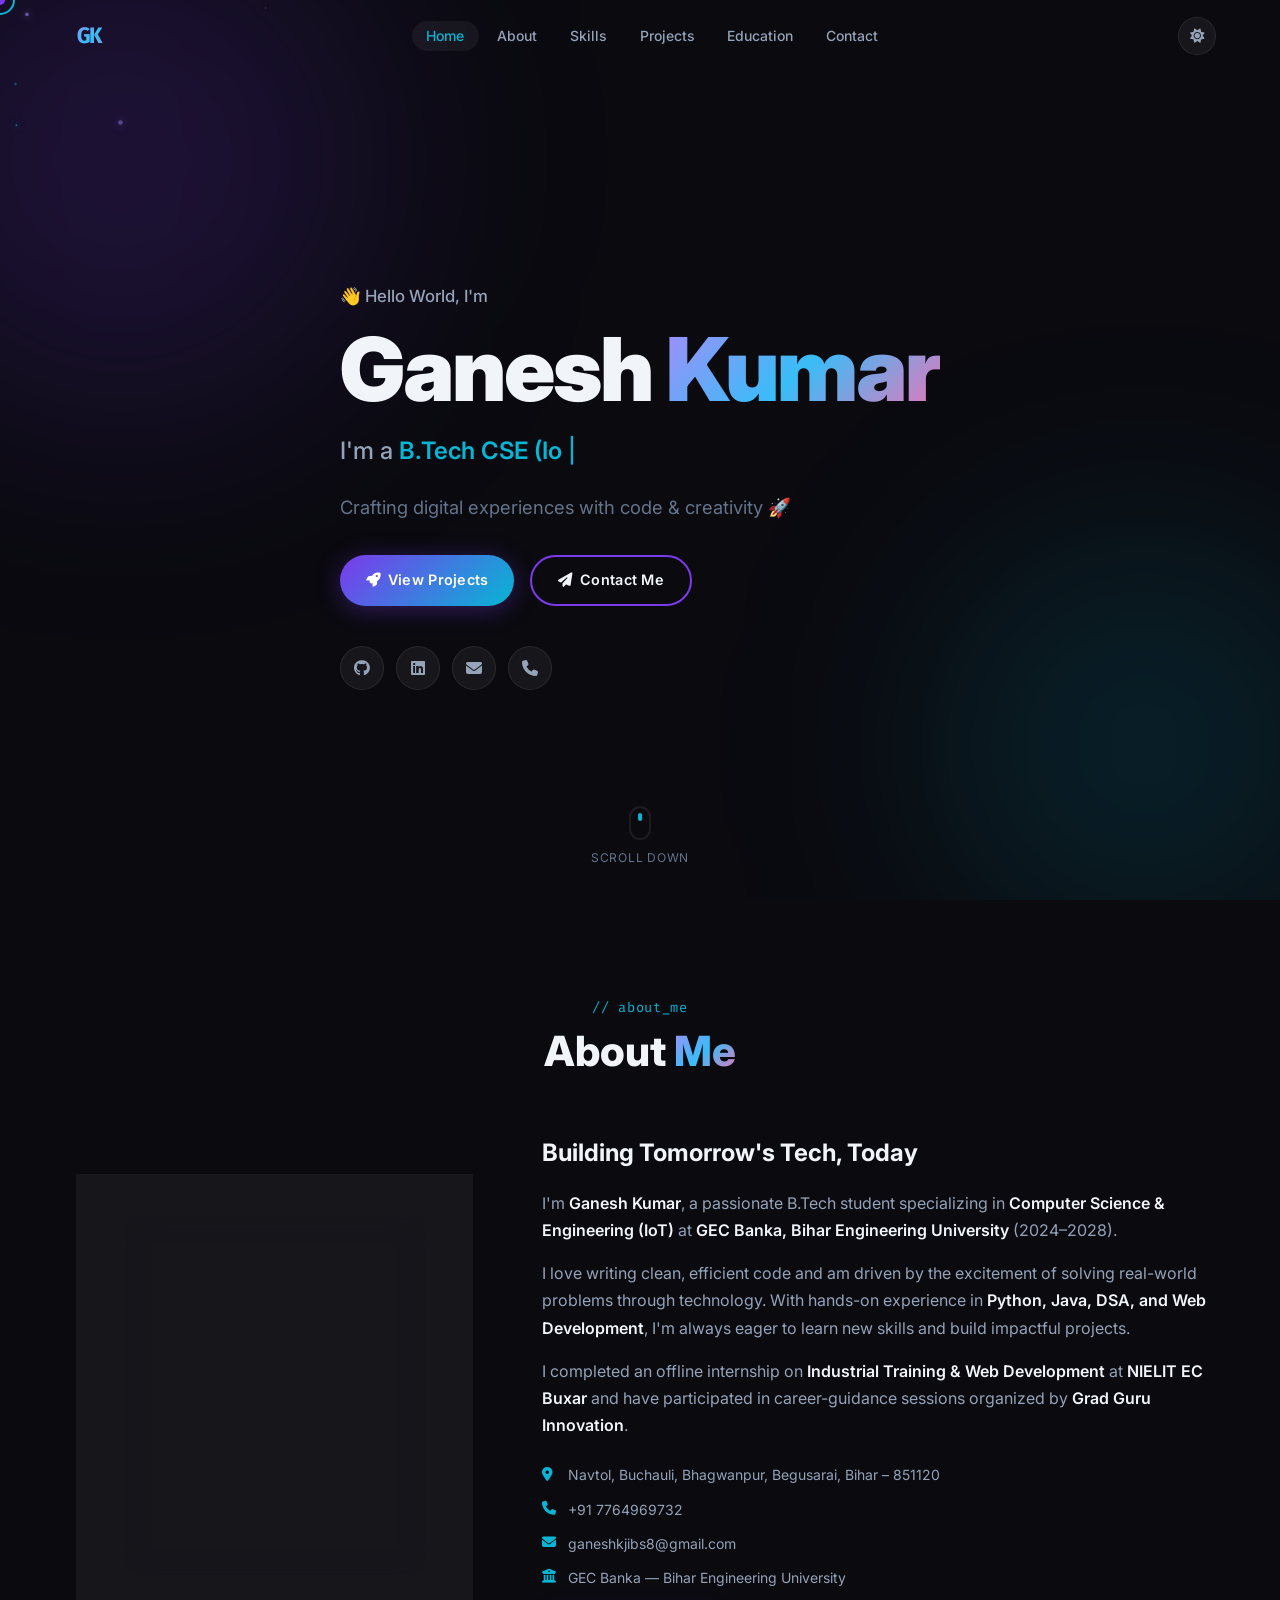
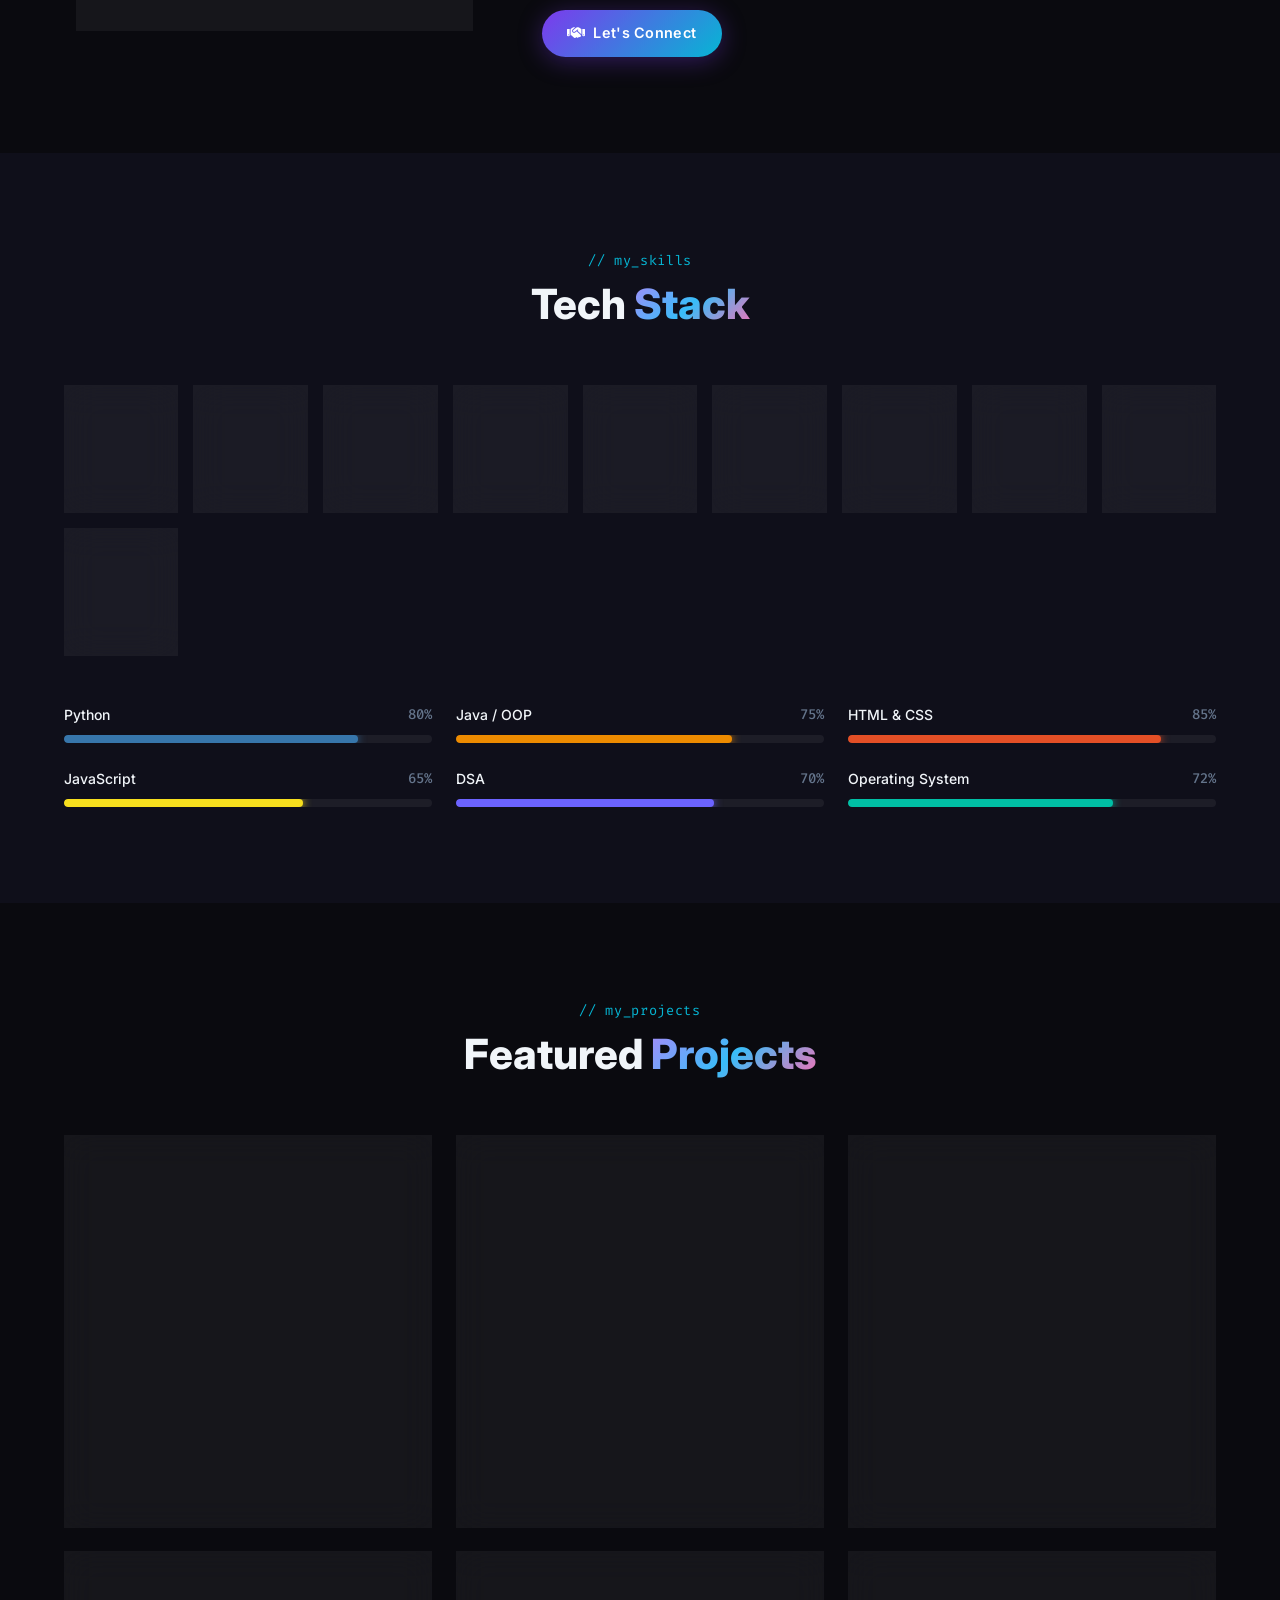
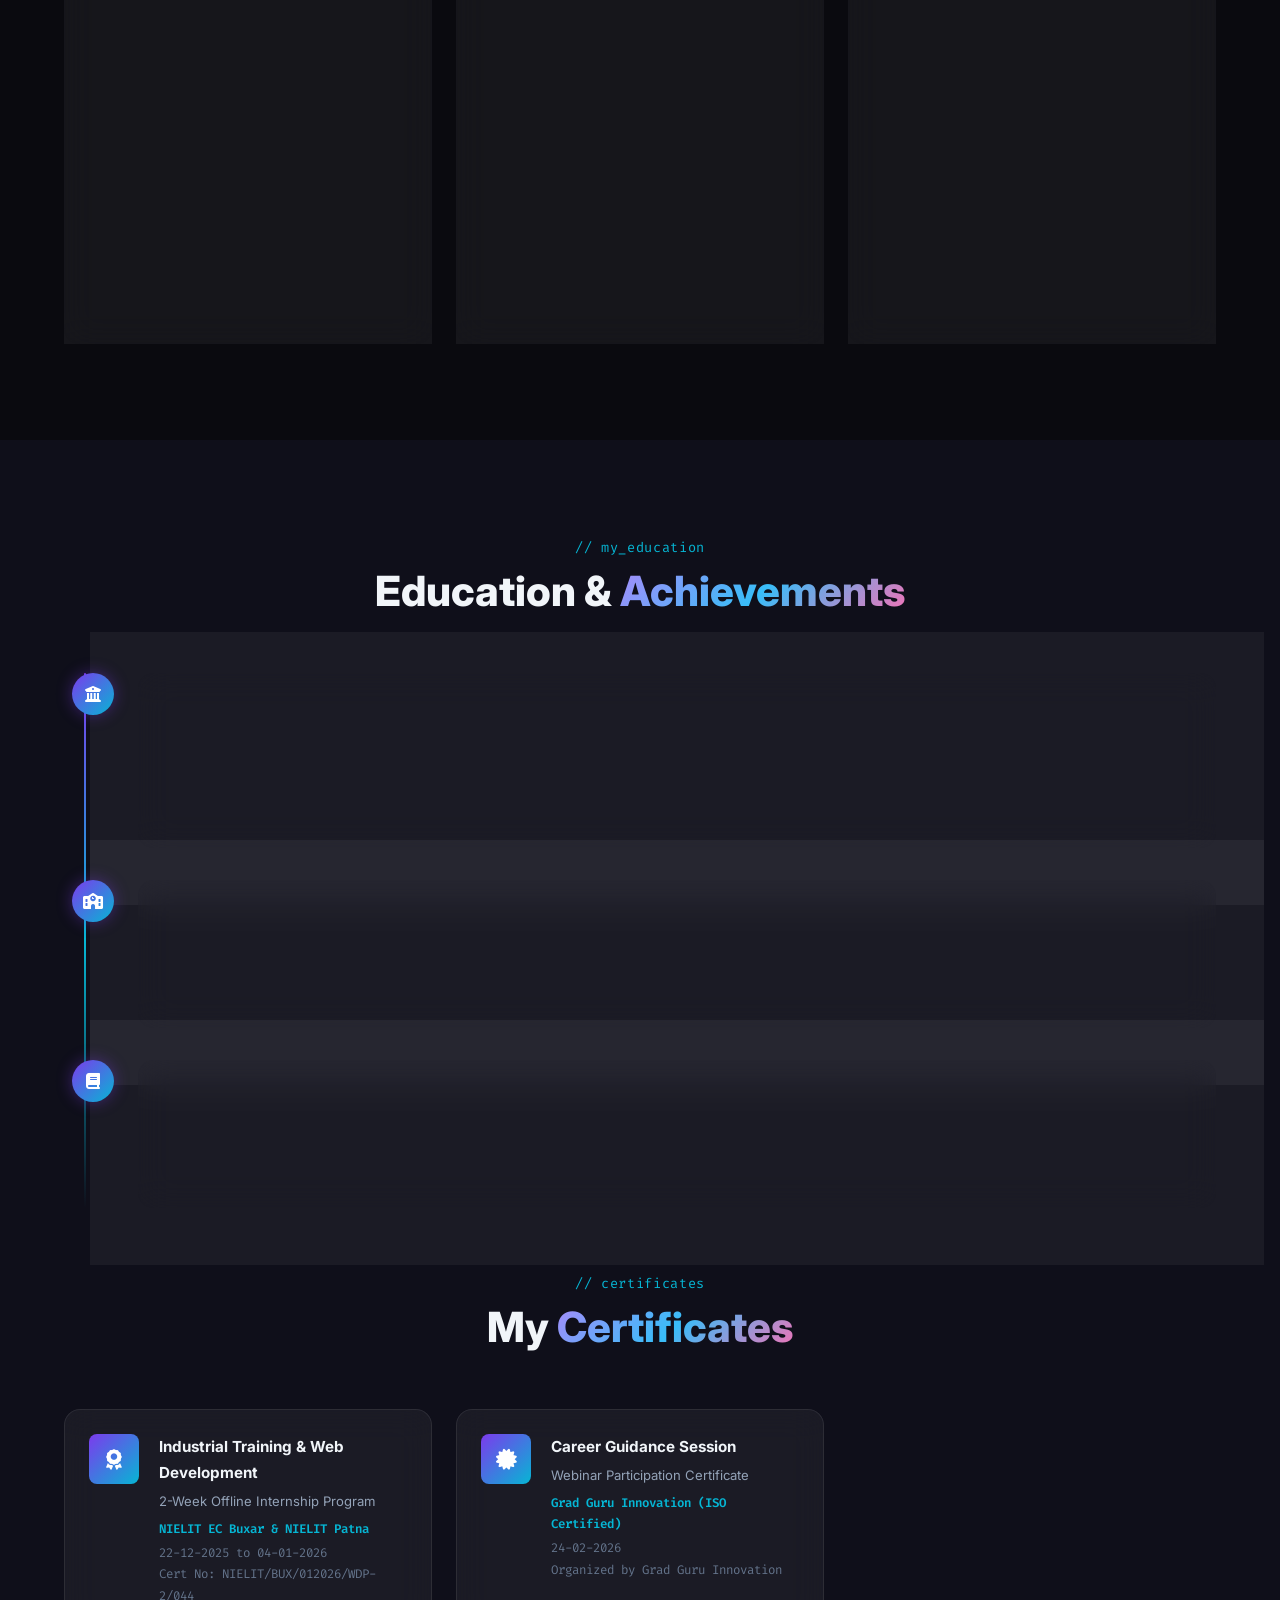
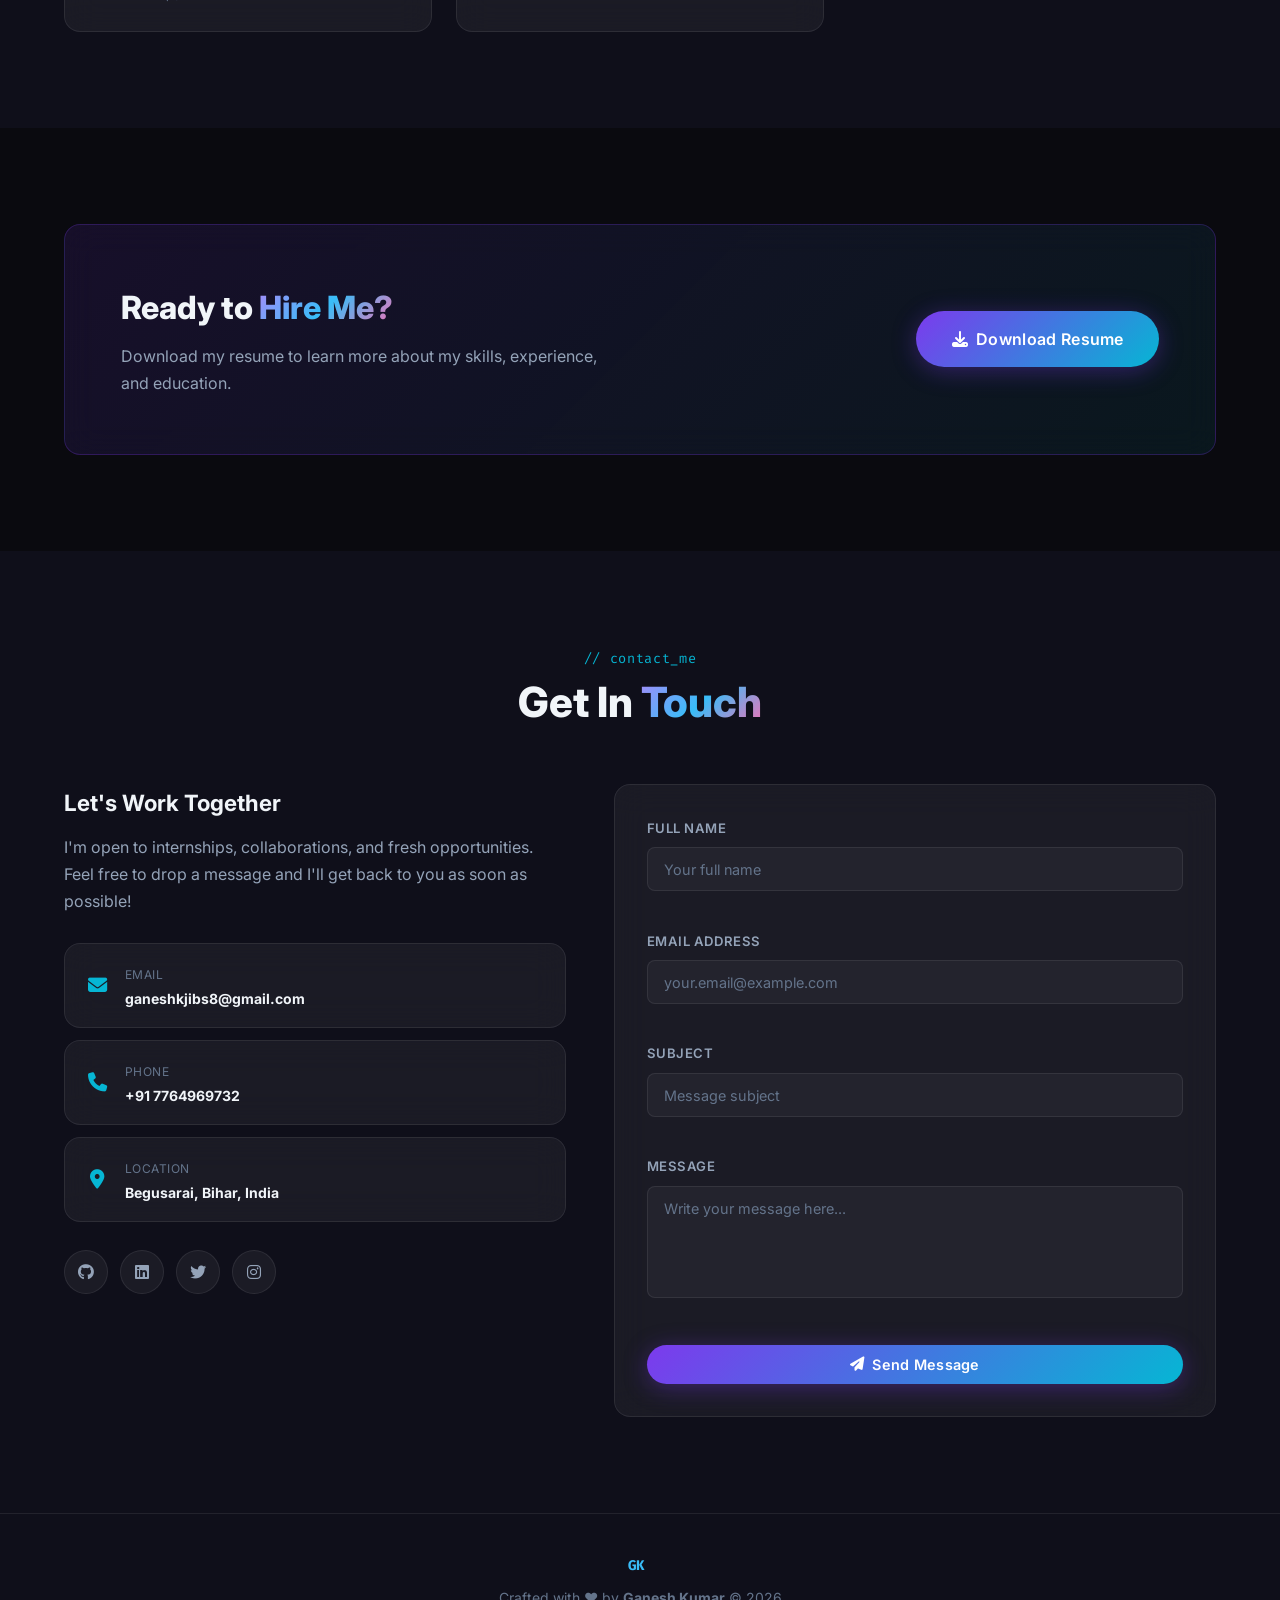
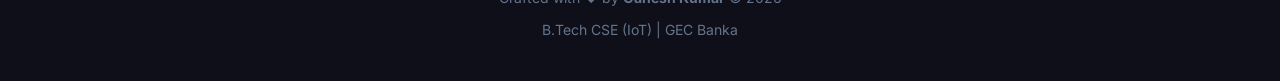
==== commit af218860: "Format code across all portfolio files" ====
--- a/index.html
+++ b/index.html
@@ -1,568 +1,871 @@
-<!DOCTYPE html>
+<!doctype html>
 <html lang="en" data-theme="dark">
-<head>
-  <meta charset="UTF-8" />
-  <meta name="viewport" content="width=device-width, initial-scale=1.0" />
-  <meta name="description" content="Ganesh Kumar - B.Tech CSE (IoT) Student & Web Developer Portfolio. Skilled in Python, Java, DSA, and Web Development." />
-  <meta name="keywords" content="Ganesh Kumar, Portfolio, Web Developer, B.Tech, CSE, IoT, Python, Java, DSA, GEC Banka" />
-  <meta name="author" content="Ganesh Kumar" />
-  <meta property="og:title" content="Ganesh Kumar | Portfolio" />
-  <meta property="og:description" content="B.Tech CSE (IoT) Student & Web Developer" />
-  <title>Ganesh Kumar | Portfolio</title>
-  <link rel="icon" href="data:image/svg+xml,<svg xmlns='http://www.w3.org/2000/svg' viewBox='0 0 100 100'><text y='.9em' font-size='90'>💻</text></svg>" />
-
-  <!-- Fonts -->
-  <link rel="preconnect" href="https://fonts.googleapis.com" />
-  <link rel="preconnect" href="https://fonts.gstatic.com" crossorigin />
-  <link href="https://fonts.googleapis.com/css2?family=Inter:wght@300;400;500;600;700;800&family=Fira+Code:wght@400;500&display=swap" rel="stylesheet" />
-
-  <!-- Icons -->
-  <link rel="stylesheet" href="https://cdnjs.cloudflare.com/ajax/libs/font-awesome/6.5.1/css/all.min.css" />
-
-  <!-- Stylesheet -->
-  <link rel="stylesheet" href="style.css" />
-</head>
-<body>
-
-  <!-- ========== PRELOADER ========== -->
-  <div id="preloader">
-    <div class="loader-wrap">
-      <div class="loader-ring"></div>
-      <div class="loader-ring"></div>
-      <div class="loader-ring"></div>
-      <span class="loader-text">GK</span>
+  <head>
+    <meta charset="UTF-8" />
+    <meta name="viewport" content="width=device-width, initial-scale=1.0" />
+    <meta
+      name="description"
+      content="Ganesh Kumar - B.Tech CSE (IoT) Student & Web Developer Portfolio. Skilled in Python, Java, DSA, and Web Development."
+    />
+    <meta
+      name="keywords"
+      content="Ganesh Kumar, Portfolio, Web Developer, B.Tech, CSE, IoT, Python, Java, DSA, GEC Banka"
+    />
+    <meta name="author" content="Ganesh Kumar" />
+    <meta property="og:title" content="Ganesh Kumar | Portfolio" />
+    <meta
+      property="og:description"
+      content="B.Tech CSE (IoT) Student & Web Developer"
+    />
+    <title>Ganesh Kumar | Portfolio</title>
+    <link
+      rel="icon"
+      href="data:image/svg+xml,<svg xmlns='http://www.w3.org/2000/svg' viewBox='0 0 100 100'><text y='.9em' font-size='90'>💻</text></svg>"
+    />
+
+    <!-- Fonts -->
+    <link rel="preconnect" href="https://fonts.googleapis.com" />
+    <link rel="preconnect" href="https://fonts.gstatic.com" crossorigin />
+    <link
+      href="https://fonts.googleapis.com/css2?family=Inter:wght@300;400;500;600;700;800&family=Fira+Code:wght@400;500&display=swap"
+      rel="stylesheet"
+    />
+
+    <!-- Icons -->
+    <link
+      rel="stylesheet"
+      href="https://cdnjs.cloudflare.com/ajax/libs/font-awesome/6.5.1/css/all.min.css"
+    />
+
+    <!-- Stylesheet -->
+    <link rel="stylesheet" href="style.css" />
+  </head>
+  <body>
+    <!-- ========== PRELOADER ========== -->
+    <div id="preloader">
+      <div class="loader-wrap">
+        <div class="loader-ring"></div>
+        <div class="loader-ring"></div>
+        <div class="loader-ring"></div>
+        <span class="loader-text">GK</span>
+      </div>
     </div>
-  </div>
-
-  <!-- ========== CURSOR ========== -->
-  <div id="cursor"></div>
-  <div id="cursor-follower"></div>
-
-  <!-- ========== NAVBAR ========== -->
-  <header id="navbar">
-    <nav class="container nav-inner">
-      <a href="#home" class="logo">
-        <span class="logo-bracket">&lt;</span>GK<span class="logo-bracket">/&gt;</span>
-      </a>
-      <ul class="nav-links" id="navLinks">
-        <li><a href="#home" class="nav-link active">Home</a></li>
-        <li><a href="#about" class="nav-link">About</a></li>
-        <li><a href="#skills" class="nav-link">Skills</a></li>
-        <li><a href="#projects" class="nav-link">Projects</a></li>
-        <li><a href="#education" class="nav-link">Education</a></li>
-        <li><a href="#contact" class="nav-link">Contact</a></li>
-      </ul>
-      <div class="nav-actions">
-        <button id="themeToggle" aria-label="Toggle dark/light mode">
-          <i class="fas fa-moon" id="themeIcon"></i>
-        </button>
-        <button id="hamburger" aria-label="Toggle menu">
-          <span></span><span></span><span></span>
-        </button>
-      </div>
-    </nav>
-  </header>
-
-  <!-- ========== HERO ========== -->
-  <section id="home" class="hero-section">
-    <canvas id="particles-canvas"></canvas>
-    <div class="hero-glow glow-1"></div>
-    <div class="hero-glow glow-2"></div>
-    <div class="container hero-content" data-aos="fade-in">
-      <p class="hero-greeting">👋 Hello World, I'm</p>
-      <h1 class="hero-name">Ganesh <span class="gradient-text">Kumar</span></h1>
-      <div class="typing-wrapper">
-        <span class="typing-prefix">I'm a </span>
-        <span id="typed-text" class="typed"></span>
-        <span class="cursor-blink">|</span>
-      </div>
-      <p class="hero-tagline">Crafting digital experiences with code & creativity 🚀</p>
-      <div class="hero-cta">
-        <a href="#projects" class="btn btn-primary">
-          <i class="fas fa-rocket"></i> View Projects
+
+    <!-- ========== CURSOR ========== -->
+    <div id="cursor"></div>
+    <div id="cursor-follower"></div>
+
+    <!-- ========== NAVBAR ========== -->
+    <header id="navbar">
+      <nav class="container nav-inner">
+        <a href="#home" class="logo">
+          <span class="logo-bracket">&lt;</span>GK<span class="logo-bracket"
+            >/&gt;</span
+          >
         </a>
-        <a href="#contact" class="btn btn-outline">
-          <i class="fas fa-paper-plane"></i> Contact Me
-        </a>
-      </div>
-      <div class="hero-socials">
-        <a href="https://github.com/" target="_blank" rel="noopener" aria-label="GitHub"><i class="fab fa-github"></i></a>
-        <a href="https://linkedin.com/" target="_blank" rel="noopener" aria-label="LinkedIn"><i class="fab fa-linkedin"></i></a>
-        <a href="mailto:ganeshkjibs8@gmail.com" aria-label="Email"><i class="fas fa-envelope"></i></a>
-        <a href="tel:+917764969732" aria-label="Phone"><i class="fas fa-phone"></i></a>
-      </div>
-    </div>
-    <div class="scroll-indicator">
-      <div class="mouse"><div class="wheel"></div></div>
-      <p>Scroll Down</p>
-    </div>
-  </section>
-
-  <!-- ========== ABOUT ========== -->
-  <section id="about" class="section">
-    <div class="container">
-      <div class="section-header" data-aos="fade-up">
-        <span class="section-tag">// about_me</span>
-        <h2 class="section-title">About <span class="gradient-text">Me</span></h2>
-      </div>
-      <div class="about-grid">
-        <!-- Avatar Card -->
-        <div class="about-avatar-wrap" data-aos="fade-right">
-          <div class="avatar-card glass">
-            <div class="avatar-img-wrap">
-              <div class="avatar-placeholder">
-                <i class="fas fa-user-graduate"></i>
-              </div>
-              <div class="avatar-badge"><i class="fas fa-code"></i></div>
-            </div>
-            <div class="avatar-info">
-              <h3>Ganesh Kumar</h3>
-              <span>CSE (IoT) Student</span>
-            </div>
-            <div class="avatar-stats">
-              <div class="stat"><span class="stat-num">6.5</span><span>CGPA</span></div>
-              <div class="stat"><span class="stat-num">5+</span><span>Projects</span></div>
-              <div class="stat"><span class="stat-num">2</span><span>Certs</span></div>
-            </div>
-          </div>
-        </div>
-        <!-- About Text -->
-        <div class="about-text" data-aos="fade-left">
-          <h3>Building Tomorrow's Tech, Today</h3>
-          <p>
-            I'm <strong>Ganesh Kumar</strong>, a passionate B.Tech student specializing in
-            <strong>Computer Science &amp; Engineering (IoT)</strong> at
-            <strong>GEC Banka, Bihar Engineering University</strong> (2024–2028).
-          </p>
-          <p>
-            I love writing clean, efficient code and am driven by the excitement of solving
-            real-world problems through technology. With hands-on experience in
-            <strong>Python, Java, DSA, and Web Development</strong>, I'm always eager to
-            learn new skills and build impactful projects.
-          </p>
-          <p>
-            I completed an offline internship on
-            <strong>Industrial Training &amp; Web Development</strong> at
-            <strong>NIELIT EC Buxar</strong> and have participated in career-guidance sessions
-            organized by <strong>Grad Guru Innovation</strong>.
-          </p>
-          <div class="about-details">
-            <div class="detail-item"><i class="fas fa-map-marker-alt"></i><span>Navtol, Buchauli, Bhagwanpur, Begusarai, Bihar – 851120</span></div>
-            <div class="detail-item"><i class="fas fa-phone"></i><span>+91 7764969732</span></div>
-            <div class="detail-item"><i class="fas fa-envelope"></i><span>ganeshkjibs8@gmail.com</span></div>
-            <div class="detail-item"><i class="fas fa-university"></i><span>GEC Banka — Bihar Engineering University</span></div>
-          </div>
-          <a href="#contact" class="btn btn-primary mt-1"><i class="fas fa-handshake"></i> Let's Connect</a>
-        </div>
-      </div>
-    </div>
-  </section>
-
-  <!-- ========== SKILLS ========== -->
-  <section id="skills" class="section section-alt">
-    <div class="container">
-      <div class="section-header" data-aos="fade-up">
-        <span class="section-tag">// my_skills</span>
-        <h2 class="section-title">Tech <span class="gradient-text">Stack</span></h2>
-      </div>
-
-      <!-- Tech Icons -->
-      <div class="tech-grid" data-aos="fade-up" data-aos-delay="100">
-        <div class="tech-card glass">
-          <i class="fab fa-python tech-icon ti-python"></i>
-          <span>Python</span>
-        </div>
-        <div class="tech-card glass">
-          <i class="fab fa-java tech-icon ti-java"></i>
-          <span>Java / OOP</span>
-        </div>
-        <div class="tech-card glass">
-          <i class="fab fa-html5 tech-icon ti-html"></i>
-          <span>HTML5</span>
-        </div>
-        <div class="tech-card glass">
-          <i class="fab fa-css3-alt tech-icon ti-css"></i>
-          <span>CSS3</span>
-        </div>
-        <div class="tech-card glass">
-          <i class="fab fa-js-square tech-icon ti-js"></i>
-          <span>JavaScript</span>
-        </div>
-        <div class="tech-card glass">
-          <i class="fas fa-sitemap tech-icon ti-dsa"></i>
-          <span>DSA</span>
-        </div>
-        <div class="tech-card glass">
-          <i class="fas fa-microchip tech-icon ti-os"></i>
-          <span>Operating System</span>
-        </div>
-        <div class="tech-card glass">
-          <i class="fas fa-network-wired tech-icon ti-net"></i>
-          <span>Computer Networks</span>
-        </div>
-        <div class="tech-card glass">
-          <i class="fab fa-git-alt tech-icon ti-git"></i>
-          <span>Git</span>
-        </div>
-        <div class="tech-card glass">
-          <i class="fas fa-database tech-icon ti-db"></i>
-          <span>SQL / Database</span>
-        </div>
-      </div>
-
-      <!-- Progress Bars -->
-      <div class="skills-bars" data-aos="fade-up" data-aos-delay="200">
-        <div class="skill-bar-item">
-          <div class="skill-label"><span>Python</span><span class="skill-pct">80%</span></div>
-          <div class="bar-track"><div class="bar-fill bar-python" data-width="80"></div></div>
-        </div>
-        <div class="skill-bar-item">
-          <div class="skill-label"><span>Java / OOP</span><span class="skill-pct">75%</span></div>
-          <div class="bar-track"><div class="bar-fill bar-java" data-width="75"></div></div>
-        </div>
-        <div class="skill-bar-item">
-          <div class="skill-label"><span>HTML &amp; CSS</span><span class="skill-pct">85%</span></div>
-          <div class="bar-track"><div class="bar-fill bar-html" data-width="85"></div></div>
-        </div>
-        <div class="skill-bar-item">
-          <div class="skill-label"><span>JavaScript</span><span class="skill-pct">65%</span></div>
-          <div class="bar-track"><div class="bar-fill bar-js" data-width="65"></div></div>
-        </div>
-        <div class="skill-bar-item">
-          <div class="skill-label"><span>DSA</span><span class="skill-pct">70%</span></div>
-          <div class="bar-track"><div class="bar-fill bar-dsa" data-width="70"></div></div>
-        </div>
-        <div class="skill-bar-item">
-          <div class="skill-label"><span>Operating System</span><span class="skill-pct">72%</span></div>
-          <div class="bar-track"><div class="bar-fill bar-os" data-width="72"></div></div>
-        </div>
-      </div>
-    </div>
-  </section>
-
-  <!-- ========== PROJECTS ========== -->
-  <section id="projects" class="section">
-    <div class="container">
-      <div class="section-header" data-aos="fade-up">
-        <span class="section-tag">// my_projects</span>
-        <h2 class="section-title">Featured <span class="gradient-text">Projects</span></h2>
-      </div>
-      <div class="projects-grid">
-
-        <!-- Project 1 -->
-        <article class="project-card glass" data-aos="fade-up" data-aos-delay="100">
-          <div class="project-img">
-            <div class="project-img-placeholder proj-bg-1">
-              <i class="fas fa-temperature-high"></i>
-            </div>
-            <div class="project-overlay">
-              <a href="projects/iot-monitor.html" class="btn btn-sm btn-primary" target="_blank" rel="noopener noreferrer"><i class="fas fa-eye"></i> Live Demo</a>
-              <a href="projects/iot-monitor.html" class="btn btn-sm btn-outline" target="_blank" rel="noopener noreferrer"><i class="fas fa-code"></i> App View</a>
-            </div>
-          </div>
-          <div class="project-info">
-            <div class="project-tags">
-              <span class="tag">Python</span><span class="tag">IoT</span><span class="tag">Live System</span>
-            </div>
-            <h3>IoT Temperature Monitor</h3>
-            <p>A real-time temperature and humidity monitoring system with dynamic gauges, telemetry chart history, threshold alarms, and sensor controls.</p>
-          </div>
-        </article>
-
-        <!-- Project 2 -->
-        <article class="project-card glass" data-aos="fade-up" data-aos-delay="200">
-          <div class="project-img">
-            <div class="project-img-placeholder proj-bg-2">
-              <i class="fas fa-tasks"></i>
-            </div>
-            <div class="project-overlay">
-              <a href="projects/task-manager.html" class="btn btn-sm btn-primary" target="_blank" rel="noopener noreferrer"><i class="fas fa-eye"></i> Live Demo</a>
-              <a href="projects/task-manager.html" class="btn btn-sm btn-outline" target="_blank" rel="noopener noreferrer"><i class="fas fa-code"></i> App View</a>
-            </div>
-          </div>
-          <div class="project-info">
-            <div class="project-tags">
-              <span class="tag">HTML</span><span class="tag">CSS</span><span class="tag">JS</span><span class="tag">Kanban</span>
-            </div>
-            <h3>Task Manager App</h3>
-            <p>A fully responsive drag-and-drop Kanban task management web application with priority tagging, overdue tracker, and local storage persistence.</p>
-          </div>
-        </article>
-
-        <!-- Project 3 -->
-        <article class="project-card glass" data-aos="fade-up" data-aos-delay="300">
-          <div class="project-img">
-            <div class="project-img-placeholder proj-bg-3">
-              <i class="fas fa-calculator"></i>
-            </div>
-            <div class="project-overlay">
-              <a href="projects/dsa-visualizer.html" class="btn btn-sm btn-primary" target="_blank" rel="noopener noreferrer"><i class="fas fa-eye"></i> Live Demo</a>
-              <a href="projects/dsa-visualizer.html" class="btn btn-sm btn-outline" target="_blank" rel="noopener noreferrer"><i class="fas fa-code"></i> App View</a>
-            </div>
-          </div>
-          <div class="project-info">
-            <div class="project-tags">
-              <span class="tag">Python</span><span class="tag">DSA</span><span class="tag">Interactive</span>
-            </div>
-            <h3>DSA Visualizer</h3>
-            <p>An interactive visualizer featuring Bubble/Selection/Insertion/Merge/Quick sort animations, Linear & Binary searches, and live Stack/Queue memory representations.</p>
-          </div>
-        </article>
-
-        <!-- Project 4 -->
-        <article class="project-card glass" data-aos="fade-up" data-aos-delay="400">
-          <div class="project-img">
-            <div class="project-img-placeholder proj-bg-4">
-              <i class="fas fa-globe"></i>
-            </div>
-            <div class="project-overlay">
-              <a href="projects/personal-portfolio.html" class="btn btn-sm btn-primary" target="_blank" rel="noopener noreferrer"><i class="fas fa-eye"></i> Architecture</a>
-              <a href="#home" class="btn btn-sm btn-outline"><i class="fas fa-home"></i> Home View</a>
-            </div>
-          </div>
-          <div class="project-info">
-            <div class="project-tags">
-              <span class="tag">HTML5</span><span class="tag">CSS3</span><span class="tag">JS</span><span class="tag">Canvas</span>
-            </div>
-            <h3>Personal Portfolio</h3>
-            <p>This very portfolio website — designed with glassmorphism, particle animations, dark/light mode, live theme sandbox, and responsive layout.</p>
-          </div>
-        </article>
-
-        <!-- Project 5 -->
-        <article class="project-card glass" data-aos="fade-up" data-aos-delay="500">
-          <div class="project-img">
-            <div class="project-img-placeholder proj-bg-5">
-              <i class="fas fa-graduation-cap"></i>
-            </div>
-            <div class="project-overlay">
-              <a href="projects/student-management.html" class="btn btn-sm btn-primary" target="_blank" rel="noopener noreferrer"><i class="fas fa-eye"></i> Live Demo</a>
-              <a href="projects/student-management.html" class="btn btn-sm btn-outline" target="_blank" rel="noopener noreferrer"><i class="fas fa-code"></i> App View</a>
-            </div>
-          </div>
-          <div class="project-info">
-            <div class="project-tags">
-              <span class="tag">Java</span><span class="tag">OOP</span><span class="tag">CRUD</span><span class="tag">CSV</span>
-            </div>
-            <h3>Student Management System</h3>
-            <p>Full student registry application with live CRUD operations, sorting, search, department filtering, GPA calculation, and CSV data export.</p>
-          </div>
-        </article>
-
-        <!-- Project 6 -->
-        <article class="project-card glass" data-aos="fade-up" data-aos-delay="600">
-          <div class="project-img">
-            <div class="project-img-placeholder proj-bg-6">
-              <i class="fas fa-shield-alt"></i>
-            </div>
-            <div class="project-overlay">
-              <a href="projects/password-generator.html" class="btn btn-sm btn-primary" target="_blank" rel="noopener noreferrer"><i class="fas fa-eye"></i> Live Demo</a>
-              <a href="projects/password-generator.html" class="btn btn-sm btn-outline" target="_blank" rel="noopener noreferrer"><i class="fas fa-code"></i> App View</a>
-            </div>
-          </div>
-          <div class="project-info">
-            <div class="project-tags">
-              <span class="tag">Security</span><span class="tag">Crypto</span><span class="tag">Utilities</span>
-            </div>
-            <h3>Password Generator</h3>
-            <p>Cryptographically secure password generator with customizable length, entropy calculations, brute-force crack estimations, and batch generator.</p>
-          </div>
-        </article>
-
-      </div>
-    </div>
-  </section>
-
-  <!-- ========== EDUCATION ========== -->
-  <section id="education" class="section section-alt">
-    <div class="container">
-      <div class="section-header" data-aos="fade-up">
-        <span class="section-tag">// my_education</span>
-        <h2 class="section-title">Education &amp; <span class="gradient-text">Achievements</span></h2>
-      </div>
-      <div class="edu-timeline">
-
-        <div class="timeline-item" data-aos="fade-right">
-          <div class="timeline-dot"><i class="fas fa-university"></i></div>
-          <div class="timeline-card glass">
-            <div class="timeline-header">
-              <h3>B.Tech — Computer Science &amp; Engineering (IoT)</h3>
-              <span class="badge badge-primary">2024 – 2028</span>
-            </div>
-            <p class="timeline-org"><i class="fas fa-building"></i> GEC Banka &mdash; Bihar Engineering University</p>
-            <div class="cgpa-display">
-              <span class="cgpa-label">1st Year CGPA</span>
-              <span class="cgpa-value">6.5 / 10</span>
-              <div class="cgpa-bar"><div class="cgpa-fill cgpa-fill-65"></div></div>
-            </div>
-          </div>
-        </div>
-
-        <div class="timeline-item" data-aos="fade-left">
-          <div class="timeline-dot"><i class="fas fa-school"></i></div>
-          <div class="timeline-card glass">
-            <div class="timeline-header">
-              <h3>12th — Science (BSEB)</h3>
-              <span class="badge badge-secondary">2024</span>
-            </div>
-            <p class="timeline-org"><i class="fas fa-building"></i> S.N.P College Sanjat, Begusarai</p>
-            <p class="timeline-score"><i class="fas fa-star"></i> 75% Marks in Science</p>
-          </div>
-        </div>
-
-        <div class="timeline-item" data-aos="fade-right">
-          <div class="timeline-dot"><i class="fas fa-book"></i></div>
-          <div class="timeline-card glass">
-            <div class="timeline-header">
-              <h3>10th — Science (BSEB)</h3>
-              <span class="badge badge-secondary">2022</span>
-            </div>
-            <p class="timeline-org"><i class="fas fa-building"></i> J.J.H.S Chhaka Sheloru, Begusarai</p>
-            <p class="timeline-score"><i class="fas fa-star"></i> 65% Marks in Science</p>
-          </div>
-        </div>
-
-      </div>
-
-      <!-- Certificates -->
-      <div class="section-header mt-section" data-aos="fade-up">
-        <span class="section-tag">// certificates</span>
-        <h2 class="section-title">My <span class="gradient-text">Certificates</span></h2>
-      </div>
-      <div class="cert-grid">
-        <div class="cert-card glass" data-aos="zoom-in" data-aos-delay="100">
-          <div class="cert-icon"><i class="fas fa-award"></i></div>
-          <div class="cert-info">
-            <h4>Industrial Training &amp; Web Development</h4>
-            <p>2-Week Offline Internship Program</p>
-            <span class="cert-org">NIELIT EC Buxar &amp; NIELIT Patna</span>
-            <span class="cert-date">22-12-2025 to 04-01-2026</span>
-            <span class="cert-id">Cert No: NIELIT/BUX/012026/WDP-2/044</span>
-          </div>
-        </div>
-        <div class="cert-card glass" data-aos="zoom-in" data-aos-delay="200">
-          <div class="cert-icon"><i class="fas fa-certificate"></i></div>
-          <div class="cert-info">
-            <h4>Career Guidance Session</h4>
-            <p>Webinar Participation Certificate</p>
-            <span class="cert-org">Grad Guru Innovation (ISO Certified)</span>
-            <span class="cert-date">24-02-2026</span>
-            <span class="cert-id">Organized by Grad Guru Innovation</span>
-          </div>
-        </div>
-      </div>
-    </div>
-  </section>
-
-  <!-- ========== RESUME ========== -->
-  <section id="resume" class="section resume-section">
-    <div class="container">
-      <div class="resume-banner glass" data-aos="zoom-in">
-        <div class="resume-content">
-          <h2>Ready to <span class="gradient-text">Hire Me?</span></h2>
-          <p>Download my resume to learn more about my skills, experience, and education.</p>
-        </div>
-        <a href="resume.pdf" download class="btn btn-primary btn-lg">
-          <i class="fas fa-download"></i> Download Resume
-        </a>
-      </div>
-    </div>
-  </section>
-
-  <!-- ========== CONTACT ========== -->
-  <section id="contact" class="section section-alt">
-    <div class="container">
-      <div class="section-header" data-aos="fade-up">
-        <span class="section-tag">// contact_me</span>
-        <h2 class="section-title">Get In <span class="gradient-text">Touch</span></h2>
-      </div>
-      <div class="contact-grid">
-        <!-- Info -->
-        <div class="contact-info" data-aos="fade-right">
-          <h3>Let's Work Together</h3>
-          <p>I'm open to internships, collaborations, and fresh opportunities. Feel free to drop a message and I'll get back to you as soon as possible!</p>
-          <div class="contact-cards">
-            <a href="mailto:ganeshkjibs8@gmail.com" class="contact-card glass">
-              <i class="fas fa-envelope"></i>
-              <div>
-                <span>Email</span>
-                <strong>ganeshkjibs8@gmail.com</strong>
-              </div>
-            </a>
-            <a href="tel:+917764969732" class="contact-card glass">
-              <i class="fas fa-phone"></i>
-              <div>
-                <span>Phone</span>
-                <strong>+91 7764969732</strong>
-              </div>
-            </a>
-            <div class="contact-card glass">
-              <i class="fas fa-map-marker-alt"></i>
-              <div>
-                <span>Location</span>
-                <strong>Begusarai, Bihar, India</strong>
-              </div>
-            </div>
-          </div>
-          <div class="social-links">
-            <a href="https://github.com/" target="_blank" rel="noopener" class="social-btn" aria-label="GitHub"><i class="fab fa-github"></i></a>
-            <a href="https://linkedin.com/" target="_blank" rel="noopener" class="social-btn" aria-label="LinkedIn"><i class="fab fa-linkedin"></i></a>
-            <a href="https://twitter.com/" target="_blank" rel="noopener" class="social-btn" aria-label="Twitter"><i class="fab fa-twitter"></i></a>
-            <a href="https://instagram.com/" target="_blank" rel="noopener" class="social-btn" aria-label="Instagram"><i class="fab fa-instagram"></i></a>
-          </div>
-        </div>
-        <!-- Form -->
-        <div class="contact-form-wrap" data-aos="fade-left">
-          <form id="contactForm" class="contact-form glass" novalidate>
-            <div class="form-group">
-              <label for="name">Full Name</label>
-              <input type="text" id="name" name="name" placeholder="Your full name" required />
-              <span class="form-error" id="nameError"></span>
-            </div>
-            <div class="form-group">
-              <label for="email">Email Address</label>
-              <input type="email" id="email" name="email" placeholder="your.email@example.com" required />
-              <span class="form-error" id="emailError"></span>
-            </div>
-            <div class="form-group">
-              <label for="subject">Subject</label>
-              <input type="text" id="subject" name="subject" placeholder="Message subject" required />
-              <span class="form-error" id="subjectError"></span>
-            </div>
-            <div class="form-group">
-              <label for="message">Message</label>
-              <textarea id="message" name="message" rows="5" placeholder="Write your message here..." required></textarea>
-              <span class="form-error" id="messageError"></span>
-            </div>
-            <button type="submit" class="btn btn-primary btn-full">
-              <i class="fas fa-paper-plane"></i> Send Message
-            </button>
-            <div id="formSuccess" class="form-success hidden">
-              <i class="fas fa-check-circle"></i> Your message has been sent!
-            </div>
-          </form>
-        </div>
-      </div>
-    </div>
-  </section>
-
-  <!-- ========== FOOTER ========== -->
-  <footer class="footer">
-    <div class="container footer-inner">
-      <p class="footer-logo"><span class="logo-bracket">&lt;</span>GK<span class="logo-bracket">/&gt;</span></p>
-      <p>Crafted with <span class="heart">❤️</span> by <strong>Ganesh Kumar</strong> &copy; 2026</p>
-      <p class="footer-tagline">B.Tech CSE (IoT) | GEC Banka</p>
-    </div>
-  </footer>
-
-  <!-- Back to Top -->
-  <button id="backToTop" aria-label="Back to top"><i class="fas fa-chevron-up"></i></button>
-
-  <script>
-    // Add js-enabled class so CSS AOS animations work safely
-    document.documentElement.classList.add('js-ready');
-    document.body.classList.add('js-enabled');
-  </script>
-  <script src="script.js"></script>
-</body>
+        <ul class="nav-links" id="navLinks">
+          <li><a href="#home" class="nav-link active">Home</a></li>
+          <li><a href="#about" class="nav-link">About</a></li>
+          <li><a href="#skills" class="nav-link">Skills</a></li>
+          <li><a href="#projects" class="nav-link">Projects</a></li>
+          <li><a href="#education" class="nav-link">Education</a></li>
+          <li><a href="#contact" class="nav-link">Contact</a></li>
+        </ul>
+        <div class="nav-actions">
+          <button id="themeToggle" aria-label="Toggle dark/light mode">
+            <i class="fas fa-moon" id="themeIcon"></i>
+          </button>
+          <button id="hamburger" aria-label="Toggle menu">
+            <span></span><span></span><span></span>
+          </button>
+        </div>
+      </nav>
+    </header>
+
+    <!-- ========== HERO ========== -->
+    <section id="home" class="hero-section">
+      <canvas id="particles-canvas"></canvas>
+      <div class="hero-glow glow-1"></div>
+      <div class="hero-glow glow-2"></div>
+      <div class="container hero-content" data-aos="fade-in">
+        <p class="hero-greeting">👋 Hello World, I'm</p>
+        <h1 class="hero-name">
+          Ganesh <span class="gradient-text">Kumar</span>
+        </h1>
+        <div class="typing-wrapper">
+          <span class="typing-prefix">I'm a </span>
+          <span id="typed-text" class="typed"></span>
+          <span class="cursor-blink">|</span>
+        </div>
+        <p class="hero-tagline">
+          Crafting digital experiences with code & creativity 🚀
+        </p>
+        <div class="hero-cta">
+          <a href="#projects" class="btn btn-primary">
+            <i class="fas fa-rocket"></i> View Projects
+          </a>
+          <a href="#contact" class="btn btn-outline">
+            <i class="fas fa-paper-plane"></i> Contact Me
+          </a>
+        </div>
+        <div class="hero-socials">
+          <a
+            href="https://github.com/"
+            target="_blank"
+            rel="noopener"
+            aria-label="GitHub"
+            ><i class="fab fa-github"></i
+          ></a>
+          <a
+            href="https://linkedin.com/"
+            target="_blank"
+            rel="noopener"
+            aria-label="LinkedIn"
+            ><i class="fab fa-linkedin"></i
+          ></a>
+          <a href="mailto:ganeshkjibs8@gmail.com" aria-label="Email"
+            ><i class="fas fa-envelope"></i
+          ></a>
+          <a href="tel:+917764969732" aria-label="Phone"
+            ><i class="fas fa-phone"></i
+          ></a>
+        </div>
+      </div>
+      <div class="scroll-indicator">
+        <div class="mouse"><div class="wheel"></div></div>
+        <p>Scroll Down</p>
+      </div>
+    </section>
+
+    <!-- ========== ABOUT ========== -->
+    <section id="about" class="section">
+      <div class="container">
+        <div class="section-header" data-aos="fade-up">
+          <span class="section-tag">// about_me</span>
+          <h2 class="section-title">
+            About <span class="gradient-text">Me</span>
+          </h2>
+        </div>
+        <div class="about-grid">
+          <!-- Avatar Card -->
+          <div class="about-avatar-wrap" data-aos="fade-right">
+            <div class="avatar-card glass">
+              <div class="avatar-img-wrap">
+                <div class="avatar-placeholder">
+                  <i class="fas fa-user-graduate"></i>
+                </div>
+                <div class="avatar-badge"><i class="fas fa-code"></i></div>
+              </div>
+              <div class="avatar-info">
+                <h3>Ganesh Kumar</h3>
+                <span>CSE (IoT) Student</span>
+              </div>
+              <div class="avatar-stats">
+                <div class="stat">
+                  <span class="stat-num">6.5</span><span>CGPA</span>
+                </div>
+                <div class="stat">
+                  <span class="stat-num">5+</span><span>Projects</span>
+                </div>
+                <div class="stat">
+                  <span class="stat-num">2</span><span>Certs</span>
+                </div>
+              </div>
+            </div>
+          </div>
+          <!-- About Text -->
+          <div class="about-text" data-aos="fade-left">
+            <h3>Building Tomorrow's Tech, Today</h3>
+            <p>
+              I'm <strong>Ganesh Kumar</strong>, a passionate B.Tech student
+              specializing in
+              <strong>Computer Science &amp; Engineering (IoT)</strong> at
+              <strong>GEC Banka, Bihar Engineering University</strong>
+              (2024–2028).
+            </p>
+            <p>
+              I love writing clean, efficient code and am driven by the
+              excitement of solving real-world problems through technology. With
+              hands-on experience in
+              <strong>Python, Java, DSA, and Web Development</strong>, I'm
+              always eager to learn new skills and build impactful projects.
+            </p>
+            <p>
+              I completed an offline internship on
+              <strong>Industrial Training &amp; Web Development</strong> at
+              <strong>NIELIT EC Buxar</strong> and have participated in
+              career-guidance sessions organized by
+              <strong>Grad Guru Innovation</strong>.
+            </p>
+            <div class="about-details">
+              <div class="detail-item">
+                <i class="fas fa-map-marker-alt"></i
+                ><span
+                  >Navtol, Buchauli, Bhagwanpur, Begusarai, Bihar – 851120</span
+                >
+              </div>
+              <div class="detail-item">
+                <i class="fas fa-phone"></i><span>+91 7764969732</span>
+              </div>
+              <div class="detail-item">
+                <i class="fas fa-envelope"></i
+                ><span>ganeshkjibs8@gmail.com</span>
+              </div>
+              <div class="detail-item">
+                <i class="fas fa-university"></i
+                ><span>GEC Banka — Bihar Engineering University</span>
+              </div>
+            </div>
+            <a href="#contact" class="btn btn-primary mt-1"
+              ><i class="fas fa-handshake"></i> Let's Connect</a
+            >
+          </div>
+        </div>
+      </div>
+    </section>
+
+    <!-- ========== SKILLS ========== -->
+    <section id="skills" class="section section-alt">
+      <div class="container">
+        <div class="section-header" data-aos="fade-up">
+          <span class="section-tag">// my_skills</span>
+          <h2 class="section-title">
+            Tech <span class="gradient-text">Stack</span>
+          </h2>
+        </div>
+
+        <!-- Tech Icons -->
+        <div class="tech-grid" data-aos="fade-up" data-aos-delay="100">
+          <div class="tech-card glass">
+            <i class="fab fa-python tech-icon ti-python"></i>
+            <span>Python</span>
+          </div>
+          <div class="tech-card glass">
+            <i class="fab fa-java tech-icon ti-java"></i>
+            <span>Java / OOP</span>
+          </div>
+          <div class="tech-card glass">
+            <i class="fab fa-html5 tech-icon ti-html"></i>
+            <span>HTML5</span>
+          </div>
+          <div class="tech-card glass">
+            <i class="fab fa-css3-alt tech-icon ti-css"></i>
+            <span>CSS3</span>
+          </div>
+          <div class="tech-card glass">
+            <i class="fab fa-js-square tech-icon ti-js"></i>
+            <span>JavaScript</span>
+          </div>
+          <div class="tech-card glass">
+            <i class="fas fa-sitemap tech-icon ti-dsa"></i>
+            <span>DSA</span>
+          </div>
+          <div class="tech-card glass">
+            <i class="fas fa-microchip tech-icon ti-os"></i>
+            <span>Operating System</span>
+          </div>
+          <div class="tech-card glass">
+            <i class="fas fa-network-wired tech-icon ti-net"></i>
+            <span>Computer Networks</span>
+          </div>
+          <div class="tech-card glass">
+            <i class="fab fa-git-alt tech-icon ti-git"></i>
+            <span>Git</span>
+          </div>
+          <div class="tech-card glass">
+            <i class="fas fa-database tech-icon ti-db"></i>
+            <span>SQL / Database</span>
+          </div>
+        </div>
+
+        <!-- Progress Bars -->
+        <div class="skills-bars" data-aos="fade-up" data-aos-delay="200">
+          <div class="skill-bar-item">
+            <div class="skill-label">
+              <span>Python</span><span class="skill-pct">80%</span>
+            </div>
+            <div class="bar-track">
+              <div class="bar-fill bar-python" data-width="80"></div>
+            </div>
+          </div>
+          <div class="skill-bar-item">
+            <div class="skill-label">
+              <span>Java / OOP</span><span class="skill-pct">75%</span>
+            </div>
+            <div class="bar-track">
+              <div class="bar-fill bar-java" data-width="75"></div>
+            </div>
+          </div>
+          <div class="skill-bar-item">
+            <div class="skill-label">
+              <span>HTML &amp; CSS</span><span class="skill-pct">85%</span>
+            </div>
+            <div class="bar-track">
+              <div class="bar-fill bar-html" data-width="85"></div>
+            </div>
+          </div>
+          <div class="skill-bar-item">
+            <div class="skill-label">
+              <span>JavaScript</span><span class="skill-pct">65%</span>
+            </div>
+            <div class="bar-track">
+              <div class="bar-fill bar-js" data-width="65"></div>
+            </div>
+          </div>
+          <div class="skill-bar-item">
+            <div class="skill-label">
+              <span>DSA</span><span class="skill-pct">70%</span>
+            </div>
+            <div class="bar-track">
+              <div class="bar-fill bar-dsa" data-width="70"></div>
+            </div>
+          </div>
+          <div class="skill-bar-item">
+            <div class="skill-label">
+              <span>Operating System</span><span class="skill-pct">72%</span>
+            </div>
+            <div class="bar-track">
+              <div class="bar-fill bar-os" data-width="72"></div>
+            </div>
+          </div>
+        </div>
+      </div>
+    </section>
+
+    <!-- ========== PROJECTS ========== -->
+    <section id="projects" class="section">
+      <div class="container">
+        <div class="section-header" data-aos="fade-up">
+          <span class="section-tag">// my_projects</span>
+          <h2 class="section-title">
+            Featured <span class="gradient-text">Projects</span>
+          </h2>
+        </div>
+        <div class="projects-grid">
+          <!-- Project 1 -->
+          <article
+            class="project-card glass"
+            data-aos="fade-up"
+            data-aos-delay="100"
+          >
+            <div class="project-img">
+              <div class="project-img-placeholder proj-bg-1">
+                <i class="fas fa-temperature-high"></i>
+              </div>
+              <div class="project-overlay">
+                <a
+                  href="projects/iot-monitor.html"
+                  class="btn btn-sm btn-primary"
+                  target="_blank"
+                  rel="noopener noreferrer"
+                  ><i class="fas fa-eye"></i> Live Demo</a
+                >
+                <a
+                  href="projects/iot-monitor.html"
+                  class="btn btn-sm btn-outline"
+                  target="_blank"
+                  rel="noopener noreferrer"
+                  ><i class="fas fa-code"></i> App View</a
+                >
+              </div>
+            </div>
+            <div class="project-info">
+              <div class="project-tags">
+                <span class="tag">Python</span><span class="tag">IoT</span
+                ><span class="tag">Live System</span>
+              </div>
+              <h3>IoT Temperature Monitor</h3>
+              <p>
+                A real-time temperature and humidity monitoring system with
+                dynamic gauges, telemetry chart history, threshold alarms, and
+                sensor controls.
+              </p>
+            </div>
+          </article>
+
+          <!-- Project 2 -->
+          <article
+            class="project-card glass"
+            data-aos="fade-up"
+            data-aos-delay="200"
+          >
+            <div class="project-img">
+              <div class="project-img-placeholder proj-bg-2">
+                <i class="fas fa-tasks"></i>
+              </div>
+              <div class="project-overlay">
+                <a
+                  href="projects/task-manager.html"
+                  class="btn btn-sm btn-primary"
+                  target="_blank"
+                  rel="noopener noreferrer"
+                  ><i class="fas fa-eye"></i> Live Demo</a
+                >
+                <a
+                  href="projects/task-manager.html"
+                  class="btn btn-sm btn-outline"
+                  target="_blank"
+                  rel="noopener noreferrer"
+                  ><i class="fas fa-code"></i> App View</a
+                >
+              </div>
+            </div>
+            <div class="project-info">
+              <div class="project-tags">
+                <span class="tag">HTML</span><span class="tag">CSS</span
+                ><span class="tag">JS</span><span class="tag">Kanban</span>
+              </div>
+              <h3>Task Manager App</h3>
+              <p>
+                A fully responsive drag-and-drop Kanban task management web
+                application with priority tagging, overdue tracker, and local
+                storage persistence.
+              </p>
+            </div>
+          </article>
+
+          <!-- Project 3 -->
+          <article
+            class="project-card glass"
+            data-aos="fade-up"
+            data-aos-delay="300"
+          >
+            <div class="project-img">
+              <div class="project-img-placeholder proj-bg-3">
+                <i class="fas fa-calculator"></i>
+              </div>
+              <div class="project-overlay">
+                <a
+                  href="projects/dsa-visualizer.html"
+                  class="btn btn-sm btn-primary"
+                  target="_blank"
+                  rel="noopener noreferrer"
+                  ><i class="fas fa-eye"></i> Live Demo</a
+                >
+                <a
+                  href="projects/dsa-visualizer.html"
+                  class="btn btn-sm btn-outline"
+                  target="_blank"
+                  rel="noopener noreferrer"
+                  ><i class="fas fa-code"></i> App View</a
+                >
+              </div>
+            </div>
+            <div class="project-info">
+              <div class="project-tags">
+                <span class="tag">Python</span><span class="tag">DSA</span
+                ><span class="tag">Interactive</span>
+              </div>
+              <h3>DSA Visualizer</h3>
+              <p>
+                An interactive visualizer featuring
+                Bubble/Selection/Insertion/Merge/Quick sort animations, Linear &
+                Binary searches, and live Stack/Queue memory representations.
+              </p>
+            </div>
+          </article>
+
+          <!-- Project 4 -->
+          <article
+            class="project-card glass"
+            data-aos="fade-up"
+            data-aos-delay="400"
+          >
+            <div class="project-img">
+              <div class="project-img-placeholder proj-bg-4">
+                <i class="fas fa-globe"></i>
+              </div>
+              <div class="project-overlay">
+                <a
+                  href="projects/personal-portfolio.html"
+                  class="btn btn-sm btn-primary"
+                  target="_blank"
+                  rel="noopener noreferrer"
+                  ><i class="fas fa-eye"></i> Architecture</a
+                >
+                <a href="#home" class="btn btn-sm btn-outline"
+                  ><i class="fas fa-home"></i> Home View</a
+                >
+              </div>
+            </div>
+            <div class="project-info">
+              <div class="project-tags">
+                <span class="tag">HTML5</span><span class="tag">CSS3</span
+                ><span class="tag">JS</span><span class="tag">Canvas</span>
+              </div>
+              <h3>Personal Portfolio</h3>
+              <p>
+                This very portfolio website — designed with glassmorphism,
+                particle animations, dark/light mode, live theme sandbox, and
+                responsive layout.
+              </p>
+            </div>
+          </article>
+
+          <!-- Project 5 -->
+          <article
+            class="project-card glass"
+            data-aos="fade-up"
+            data-aos-delay="500"
+          >
+            <div class="project-img">
+              <div class="project-img-placeholder proj-bg-5">
+                <i class="fas fa-graduation-cap"></i>
+              </div>
+              <div class="project-overlay">
+                <a
+                  href="projects/student-management.html"
+                  class="btn btn-sm btn-primary"
+                  target="_blank"
+                  rel="noopener noreferrer"
+                  ><i class="fas fa-eye"></i> Live Demo</a
+                >
+                <a
+                  href="projects/student-management.html"
+                  class="btn btn-sm btn-outline"
+                  target="_blank"
+                  rel="noopener noreferrer"
+                  ><i class="fas fa-code"></i> App View</a
+                >
+              </div>
+            </div>
+            <div class="project-info">
+              <div class="project-tags">
+                <span class="tag">Java</span><span class="tag">OOP</span
+                ><span class="tag">CRUD</span><span class="tag">CSV</span>
+              </div>
+              <h3>Student Management System</h3>
+              <p>
+                Full student registry application with live CRUD operations,
+                sorting, search, department filtering, GPA calculation, and CSV
+                data export.
+              </p>
+            </div>
+          </article>
+
+          <!-- Project 6 -->
+          <article
+            class="project-card glass"
+            data-aos="fade-up"
+            data-aos-delay="600"
+          >
+            <div class="project-img">
+              <div class="project-img-placeholder proj-bg-6">
+                <i class="fas fa-shield-alt"></i>
+              </div>
+              <div class="project-overlay">
+                <a
+                  href="projects/password-generator.html"
+                  class="btn btn-sm btn-primary"
+                  target="_blank"
+                  rel="noopener noreferrer"
+                  ><i class="fas fa-eye"></i> Live Demo</a
+                >
+                <a
+                  href="projects/password-generator.html"
+                  class="btn btn-sm btn-outline"
+                  target="_blank"
+                  rel="noopener noreferrer"
+                  ><i class="fas fa-code"></i> App View</a
+                >
+              </div>
+            </div>
+            <div class="project-info">
+              <div class="project-tags">
+                <span class="tag">Security</span><span class="tag">Crypto</span
+                ><span class="tag">Utilities</span>
+              </div>
+              <h3>Password Generator</h3>
+              <p>
+                Cryptographically secure password generator with customizable
+                length, entropy calculations, brute-force crack estimations, and
+                batch generator.
+              </p>
+            </div>
+          </article>
+        </div>
+      </div>
+    </section>
+
+    <!-- ========== EDUCATION ========== -->
+    <section id="education" class="section section-alt">
+      <div class="container">
+        <div class="section-header" data-aos="fade-up">
+          <span class="section-tag">// my_education</span>
+          <h2 class="section-title">
+            Education &amp; <span class="gradient-text">Achievements</span>
+          </h2>
+        </div>
+        <div class="edu-timeline">
+          <div class="timeline-item" data-aos="fade-right">
+            <div class="timeline-dot"><i class="fas fa-university"></i></div>
+            <div class="timeline-card glass">
+              <div class="timeline-header">
+                <h3>B.Tech — Computer Science &amp; Engineering (IoT)</h3>
+                <span class="badge badge-primary">2024 – 2028</span>
+              </div>
+              <p class="timeline-org">
+                <i class="fas fa-building"></i> GEC Banka &mdash; Bihar
+                Engineering University
+              </p>
+              <div class="cgpa-display">
+                <span class="cgpa-label">1st Year CGPA</span>
+                <span class="cgpa-value">6.5 / 10</span>
+                <div class="cgpa-bar">
+                  <div class="cgpa-fill cgpa-fill-65"></div>
+                </div>
+              </div>
+            </div>
+          </div>
+
+          <div class="timeline-item" data-aos="fade-left">
+            <div class="timeline-dot"><i class="fas fa-school"></i></div>
+            <div class="timeline-card glass">
+              <div class="timeline-header">
+                <h3>12th — Science (BSEB)</h3>
+                <span class="badge badge-secondary">2024</span>
+              </div>
+              <p class="timeline-org">
+                <i class="fas fa-building"></i> S.N.P College Sanjat, Begusarai
+              </p>
+              <p class="timeline-score">
+                <i class="fas fa-star"></i> 75% Marks in Science
+              </p>
+            </div>
+          </div>
+
+          <div class="timeline-item" data-aos="fade-right">
+            <div class="timeline-dot"><i class="fas fa-book"></i></div>
+            <div class="timeline-card glass">
+              <div class="timeline-header">
+                <h3>10th — Science (BSEB)</h3>
+                <span class="badge badge-secondary">2022</span>
+              </div>
+              <p class="timeline-org">
+                <i class="fas fa-building"></i> J.J.H.S Chhaka Sheloru,
+                Begusarai
+              </p>
+              <p class="timeline-score">
+                <i class="fas fa-star"></i> 65% Marks in Science
+              </p>
+            </div>
+          </div>
+        </div>
+
+        <!-- Certificates -->
+        <div class="section-header mt-section" data-aos="fade-up">
+          <span class="section-tag">// certificates</span>
+          <h2 class="section-title">
+            My <span class="gradient-text">Certificates</span>
+          </h2>
+        </div>
+        <div class="cert-grid">
+          <div class="cert-card glass" data-aos="zoom-in" data-aos-delay="100">
+            <div class="cert-icon"><i class="fas fa-award"></i></div>
+            <div class="cert-info">
+              <h4>Industrial Training &amp; Web Development</h4>
+              <p>2-Week Offline Internship Program</p>
+              <span class="cert-org">NIELIT EC Buxar &amp; NIELIT Patna</span>
+              <span class="cert-date">22-12-2025 to 04-01-2026</span>
+              <span class="cert-id">Cert No: NIELIT/BUX/012026/WDP-2/044</span>
+            </div>
+          </div>
+          <div class="cert-card glass" data-aos="zoom-in" data-aos-delay="200">
+            <div class="cert-icon"><i class="fas fa-certificate"></i></div>
+            <div class="cert-info">
+              <h4>Career Guidance Session</h4>
+              <p>Webinar Participation Certificate</p>
+              <span class="cert-org">Grad Guru Innovation (ISO Certified)</span>
+              <span class="cert-date">24-02-2026</span>
+              <span class="cert-id">Organized by Grad Guru Innovation</span>
+            </div>
+          </div>
+        </div>
+      </div>
+    </section>
+
+    <!-- ========== RESUME ========== -->
+    <section id="resume" class="section resume-section">
+      <div class="container">
+        <div class="resume-banner glass" data-aos="zoom-in">
+          <div class="resume-content">
+            <h2>Ready to <span class="gradient-text">Hire Me?</span></h2>
+            <p>
+              Download my resume to learn more about my skills, experience, and
+              education.
+            </p>
+          </div>
+          <a href="resume.pdf" download class="btn btn-primary btn-lg">
+            <i class="fas fa-download"></i> Download Resume
+          </a>
+        </div>
+      </div>
+    </section>
+
+    <!-- ========== CONTACT ========== -->
+    <section id="contact" class="section section-alt">
+      <div class="container">
+        <div class="section-header" data-aos="fade-up">
+          <span class="section-tag">// contact_me</span>
+          <h2 class="section-title">
+            Get In <span class="gradient-text">Touch</span>
+          </h2>
+        </div>
+        <div class="contact-grid">
+          <!-- Info -->
+          <div class="contact-info" data-aos="fade-right">
+            <h3>Let's Work Together</h3>
+            <p>
+              I'm open to internships, collaborations, and fresh opportunities.
+              Feel free to drop a message and I'll get back to you as soon as
+              possible!
+            </p>
+            <div class="contact-cards">
+              <a
+                href="mailto:ganeshkjibs8@gmail.com"
+                class="contact-card glass"
+              >
+                <i class="fas fa-envelope"></i>
+                <div>
+                  <span>Email</span>
+                  <strong>ganeshkjibs8@gmail.com</strong>
+                </div>
+              </a>
+              <a href="tel:+917764969732" class="contact-card glass">
+                <i class="fas fa-phone"></i>
+                <div>
+                  <span>Phone</span>
+                  <strong>+91 7764969732</strong>
+                </div>
+              </a>
+              <div class="contact-card glass">
+                <i class="fas fa-map-marker-alt"></i>
+                <div>
+                  <span>Location</span>
+                  <strong>Begusarai, Bihar, India</strong>
+                </div>
+              </div>
+            </div>
+            <div class="social-links">
+              <a
+                href="https://github.com/"
+                target="_blank"
+                rel="noopener"
+                class="social-btn"
+                aria-label="GitHub"
+                ><i class="fab fa-github"></i
+              ></a>
+              <a
+                href="https://linkedin.com/"
+                target="_blank"
+                rel="noopener"
+                class="social-btn"
+                aria-label="LinkedIn"
+                ><i class="fab fa-linkedin"></i
+              ></a>
+              <a
+                href="https://twitter.com/"
+                target="_blank"
+                rel="noopener"
+                class="social-btn"
+                aria-label="Twitter"
+                ><i class="fab fa-twitter"></i
+              ></a>
+              <a
+                href="https://instagram.com/"
+                target="_blank"
+                rel="noopener"
+                class="social-btn"
+                aria-label="Instagram"
+                ><i class="fab fa-instagram"></i
+              ></a>
+            </div>
+          </div>
+          <!-- Form -->
+          <div class="contact-form-wrap" data-aos="fade-left">
+            <form id="contactForm" class="contact-form glass" novalidate>
+              <div class="form-group">
+                <label for="name">Full Name</label>
+                <input
+                  type="text"
+                  id="name"
+                  name="name"
+                  placeholder="Your full name"
+                  required
+                />
+                <span class="form-error" id="nameError"></span>
+              </div>
+              <div class="form-group">
+                <label for="email">Email Address</label>
+                <input
+                  type="email"
+                  id="email"
+                  name="email"
+                  placeholder="your.email@example.com"
+                  required
+                />
+                <span class="form-error" id="emailError"></span>
+              </div>
+              <div class="form-group">
+                <label for="subject">Subject</label>
+                <input
+                  type="text"
+                  id="subject"
+                  name="subject"
+                  placeholder="Message subject"
+                  required
+                />
+                <span class="form-error" id="subjectError"></span>
+              </div>
+              <div class="form-group">
+                <label for="message">Message</label>
+                <textarea
+                  id="message"
+                  name="message"
+                  rows="5"
+                  placeholder="Write your message here..."
+                  required
+                ></textarea>
+                <span class="form-error" id="messageError"></span>
+              </div>
+              <button type="submit" class="btn btn-primary btn-full">
+                <i class="fas fa-paper-plane"></i> Send Message
+              </button>
+              <div id="formSuccess" class="form-success hidden">
+                <i class="fas fa-check-circle"></i> Your message has been sent!
+              </div>
+            </form>
+          </div>
+        </div>
+      </div>
+    </section>
+
+    <!-- ========== FOOTER ========== -->
+    <footer class="footer">
+      <div class="container footer-inner">
+        <p class="footer-logo">
+          <span class="logo-bracket">&lt;</span>GK<span class="logo-bracket"
+            >/&gt;</span
+          >
+        </p>
+        <p>
+          Crafted with <span class="heart">❤️</span> by
+          <strong>Ganesh Kumar</strong> &copy; 2026
+        </p>
+        <p class="footer-tagline">B.Tech CSE (IoT) | GEC Banka</p>
+      </div>
+    </footer>
+
+    <!-- Back to Top -->
+    <button id="backToTop" aria-label="Back to top">
+      <i class="fas fa-chevron-up"></i>
+    </button>
+
+    <script>
+      // Add js-enabled class so CSS AOS animations work safely
+      document.documentElement.classList.add("js-ready");
+      document.body.classList.add("js-enabled");
+    </script>
+    <script src="script.js"></script>
+  </body>
 </html>
--- a/style.css
+++ b/style.css
@@ -12,9 +12,9 @@
   --glass-bg: rgba(255, 255, 255, 0.05);
   --glass-shadow: 0 8px 32px rgba(0, 0, 0, 0.4);
 
-  --accent-1: #7c3aed;       /* violet */
-  --accent-2: #06b6d4;       /* cyan */
-  --accent-3: #f472b6;       /* pink */
+  --accent-1: #7c3aed; /* violet */
+  --accent-2: #06b6d4; /* cyan */
+  --accent-3: #f472b6; /* pink */
   --gradient: linear-gradient(135deg, var(--accent-1), var(--accent-2));
   --gradient-text: linear-gradient(135deg, #a78bfa, #38bdf8, #f472b6);
 
@@ -29,8 +29,8 @@
   --radius-xl: 32px;
 
   --transition: 0.3s cubic-bezier(0.4, 0, 0.2, 1);
-  --font-main: 'Inter', sans-serif;
-  --font-code: 'Fira Code', monospace;
+  --font-main: "Inter", sans-serif;
+  --font-code: "Fira Code", monospace;
 }
 
 /* Light Mode */
@@ -47,9 +47,18 @@
 }
 
 /* ---------- RESET & BASE ---------- */
-*, *::before, *::after { box-sizing: border-box; margin: 0; padding: 0; }
-
-html { scroll-behavior: smooth; font-size: 16px; }
+*,
+*::before,
+*::after {
+  box-sizing: border-box;
+  margin: 0;
+  padding: 0;
+}
+
+html {
+  scroll-behavior: smooth;
+  font-size: 16px;
+}
 
 body {
   font-family: var(--font-main);
@@ -57,71 +66,167 @@
   color: var(--text-primary);
   line-height: 1.7;
   overflow-x: hidden;
-  transition: background-color var(--transition), color var(--transition);
-}
-
-a { text-decoration: none; color: inherit; }
-ul { list-style: none; }
-img { max-width: 100%; display: block; }
-button { cursor: pointer; border: none; background: none; font-family: inherit; }
+  transition:
+    background-color var(--transition),
+    color var(--transition);
+}
+
+a {
+  text-decoration: none;
+  color: inherit;
+}
+ul {
+  list-style: none;
+}
+img {
+  max-width: 100%;
+  display: block;
+}
+button {
+  cursor: pointer;
+  border: none;
+  background: none;
+  font-family: inherit;
+}
 
 /* ---------- SCROLLBAR ---------- */
-::-webkit-scrollbar { width: 6px; }
-::-webkit-scrollbar-track { background: var(--bg-primary); }
-::-webkit-scrollbar-thumb { background: var(--accent-1); border-radius: 100px; }
+::-webkit-scrollbar {
+  width: 6px;
+}
+::-webkit-scrollbar-track {
+  background: var(--bg-primary);
+}
+::-webkit-scrollbar-thumb {
+  background: var(--accent-1);
+  border-radius: 100px;
+}
 
 /* ---------- CONTAINER ---------- */
-.container { max-width: 1200px; margin: 0 auto; padding: 0 1.5rem; }
+.container {
+  max-width: 1200px;
+  margin: 0 auto;
+  padding: 0 1.5rem;
+}
 
 /* ---------- PRELOADER ---------- */
 #preloader {
-  position: fixed; inset: 0; z-index: 9999;
+  position: fixed;
+  inset: 0;
+  z-index: 9999;
   background: var(--bg-primary);
-  display: flex; align-items: center; justify-content: center;
-  transition: opacity 0.6s ease, visibility 0.6s ease;
-}
-#preloader.hidden { opacity: 0; visibility: hidden; }
+  display: flex;
+  align-items: center;
+  justify-content: center;
+  transition:
+    opacity 0.6s ease,
+    visibility 0.6s ease;
+}
+#preloader.hidden {
+  opacity: 0;
+  visibility: hidden;
+}
 
 .loader-wrap {
-  position: relative; width: 80px; height: 80px;
-  display: flex; align-items: center; justify-content: center;
+  position: relative;
+  width: 80px;
+  height: 80px;
+  display: flex;
+  align-items: center;
+  justify-content: center;
 }
 .loader-ring {
-  position: absolute; border-radius: 50%; border: 3px solid transparent;
+  position: absolute;
+  border-radius: 50%;
+  border: 3px solid transparent;
   animation: spin 1.4s linear infinite;
 }
-.loader-ring:nth-child(1) { width: 80px; height: 80px; border-top-color: var(--accent-1); }
-.loader-ring:nth-child(2) { width: 58px; height: 58px; border-top-color: var(--accent-2); animation-duration: 1s; animation-direction: reverse; }
-.loader-ring:nth-child(3) { width: 36px; height: 36px; border-top-color: var(--accent-3); animation-duration: 0.7s; }
-.loader-text { font-family: var(--font-code); font-size: 0.9rem; font-weight: 700; color: var(--text-primary); z-index: 1; }
-
-@keyframes spin { to { transform: rotate(360deg); } }
+.loader-ring:nth-child(1) {
+  width: 80px;
+  height: 80px;
+  border-top-color: var(--accent-1);
+}
+.loader-ring:nth-child(2) {
+  width: 58px;
+  height: 58px;
+  border-top-color: var(--accent-2);
+  animation-duration: 1s;
+  animation-direction: reverse;
+}
+.loader-ring:nth-child(3) {
+  width: 36px;
+  height: 36px;
+  border-top-color: var(--accent-3);
+  animation-duration: 0.7s;
+}
+.loader-text {
+  font-family: var(--font-code);
+  font-size: 0.9rem;
+  font-weight: 700;
+  color: var(--text-primary);
+  z-index: 1;
+}
+
+@keyframes spin {
+  to {
+    transform: rotate(360deg);
+  }
+}
 
 /* ---------- CUSTOM CURSOR ---------- */
 #cursor {
-  position: fixed; width: 10px; height: 10px; border-radius: 50%;
-  background: var(--accent-1); pointer-events: none; z-index: 9998;
+  position: fixed;
+  width: 10px;
+  height: 10px;
+  border-radius: 50%;
+  background: var(--accent-1);
+  pointer-events: none;
+  z-index: 9998;
   transform: translate(-50%, -50%);
-  transition: transform 0.1s ease, width 0.2s, height 0.2s;
+  transition:
+    transform 0.1s ease,
+    width 0.2s,
+    height 0.2s;
 }
 #cursor-follower {
-  position: fixed; width: 30px; height: 30px; border-radius: 50%;
-  border: 2px solid var(--accent-2); pointer-events: none; z-index: 9997;
+  position: fixed;
+  width: 30px;
+  height: 30px;
+  border-radius: 50%;
+  border: 2px solid var(--accent-2);
+  pointer-events: none;
+  z-index: 9997;
   transform: translate(-50%, -50%);
-  transition: transform 0.2s ease, left 0.15s ease, top 0.15s ease;
-}
-body:has(a:hover) #cursor, body:has(button:hover) #cursor { width: 20px; height: 20px; background: var(--accent-3); }
+  transition:
+    transform 0.2s ease,
+    left 0.15s ease,
+    top 0.15s ease;
+}
+body:has(a:hover) #cursor,
+body:has(button:hover) #cursor {
+  width: 20px;
+  height: 20px;
+  background: var(--accent-3);
+}
 
 /* Hide custom cursor on touch/mobile devices */
 @media (hover: none) and (pointer: coarse) {
-  #cursor, #cursor-follower { display: none; }
+  #cursor,
+  #cursor-follower {
+    display: none;
+  }
 }
 
 /* ---------- NAVBAR ---------- */
 #navbar {
-  position: fixed; top: 0; left: 0; right: 0; z-index: 900;
+  position: fixed;
+  top: 0;
+  left: 0;
+  right: 0;
+  z-index: 900;
   height: var(--navbar-h);
-  transition: background var(--transition), box-shadow var(--transition);
+  transition:
+    background var(--transition),
+    box-shadow var(--transition);
 }
 #navbar.scrolled {
   background: rgba(10, 10, 15, 0.85);
@@ -129,55 +234,108 @@
   backdrop-filter: blur(20px);
   box-shadow: 0 1px 0 var(--glass-border);
 }
-[data-theme="light"] #navbar.scrolled { background: rgba(240, 244, 255, 0.85); }
+[data-theme="light"] #navbar.scrolled {
+  background: rgba(240, 244, 255, 0.85);
+}
 
 .nav-inner {
-  height: 100%; display: flex; align-items: center; justify-content: space-between; gap: 2rem;
+  height: 100%;
+  display: flex;
+  align-items: center;
+  justify-content: space-between;
+  gap: 2rem;
 }
 
 .logo {
-  font-family: var(--font-code); font-size: 1.4rem; font-weight: 700;
-  background: var(--gradient-text); -webkit-background-clip: text; background-clip: text;
+  font-family: var(--font-code);
+  font-size: 1.4rem;
+  font-weight: 700;
+  background: var(--gradient-text);
+  -webkit-background-clip: text;
+  background-clip: text;
   -webkit-text-fill-color: transparent;
   letter-spacing: -0.5px;
 }
-.logo-bracket { opacity: 0.6; }
-
-.nav-links { display: flex; gap: 0.25rem; }
+.logo-bracket {
+  opacity: 0.6;
+}
+
+.nav-links {
+  display: flex;
+  gap: 0.25rem;
+}
 .nav-link {
-  padding: 0.4rem 0.9rem; border-radius: 100px;
-  font-size: 0.875rem; font-weight: 500; color: var(--text-secondary);
-  transition: color var(--transition), background var(--transition);
-}
-.nav-link:hover, .nav-link.active {
+  padding: 0.4rem 0.9rem;
+  border-radius: 100px;
+  font-size: 0.875rem;
+  font-weight: 500;
+  color: var(--text-secondary);
+  transition:
+    color var(--transition),
+    background var(--transition);
+}
+.nav-link:hover,
+.nav-link.active {
   color: var(--text-primary);
   background: var(--glass-bg);
 }
-.nav-link.active { color: var(--accent-2); }
-
-.nav-actions { display: flex; align-items: center; gap: 0.75rem; }
+.nav-link.active {
+  color: var(--accent-2);
+}
+
+.nav-actions {
+  display: flex;
+  align-items: center;
+  gap: 0.75rem;
+}
 
 #themeToggle {
-  width: 38px; height: 38px; border-radius: 50%;
-  background: var(--glass-bg); border: 1px solid var(--glass-border);
-  color: var(--text-secondary); font-size: 0.9rem;
-  display: flex; align-items: center; justify-content: center;
+  width: 38px;
+  height: 38px;
+  border-radius: 50%;
+  background: var(--glass-bg);
+  border: 1px solid var(--glass-border);
+  color: var(--text-secondary);
+  font-size: 0.9rem;
+  display: flex;
+  align-items: center;
+  justify-content: center;
   transition: all var(--transition);
 }
-#themeToggle:hover { color: var(--accent-1); border-color: var(--accent-1); }
+#themeToggle:hover {
+  color: var(--accent-1);
+  border-color: var(--accent-1);
+}
 
 #hamburger {
-  display: none; flex-direction: column; gap: 5px;
-  width: 38px; height: 38px; align-items: center; justify-content: center;
-  border-radius: var(--radius-sm); background: var(--glass-bg); border: 1px solid var(--glass-border);
+  display: none;
+  flex-direction: column;
+  gap: 5px;
+  width: 38px;
+  height: 38px;
+  align-items: center;
+  justify-content: center;
+  border-radius: var(--radius-sm);
+  background: var(--glass-bg);
+  border: 1px solid var(--glass-border);
 }
 #hamburger span {
-  display: block; width: 20px; height: 2px; background: var(--text-primary);
-  border-radius: 2px; transition: all 0.3s ease;
-}
-#hamburger.open span:nth-child(1) { transform: translateY(7px) rotate(45deg); }
-#hamburger.open span:nth-child(2) { opacity: 0; }
-#hamburger.open span:nth-child(3) { transform: translateY(-7px) rotate(-45deg); }
+  display: block;
+  width: 20px;
+  height: 2px;
+  background: var(--text-primary);
+  border-radius: 2px;
+  transition: all 0.3s ease;
+}
+#hamburger.open span:nth-child(1) {
+  transform: translateY(7px) rotate(45deg);
+}
+#hamburger.open span:nth-child(2) {
+  opacity: 0;
+}
+#hamburger.open span:nth-child(3) {
+  transform: translateY(-7px) rotate(-45deg);
+}
 
 /* ---------- GLASS UTILITY ---------- */
 .glass {
@@ -191,433 +349,1155 @@
 /* ---------- GRADIENT TEXT ---------- */
 .gradient-text {
   background: var(--gradient-text);
-  -webkit-background-clip: text; background-clip: text;
+  -webkit-background-clip: text;
+  background-clip: text;
   -webkit-text-fill-color: transparent;
 }
 
 /* ---------- BUTTONS ---------- */
 .btn {
-  display: inline-flex; align-items: center; gap: 0.5rem;
-  padding: 0.7rem 1.6rem; border-radius: 100px;
-  font-size: 0.9rem; font-weight: 600; letter-spacing: 0.02em;
-  cursor: pointer; transition: all var(--transition); position: relative; overflow: hidden;
+  display: inline-flex;
+  align-items: center;
+  gap: 0.5rem;
+  padding: 0.7rem 1.6rem;
+  border-radius: 100px;
+  font-size: 0.9rem;
+  font-weight: 600;
+  letter-spacing: 0.02em;
+  cursor: pointer;
+  transition: all var(--transition);
+  position: relative;
+  overflow: hidden;
 }
 .btn::after {
-  content: ''; position: absolute; inset: 0;
-  background: rgba(255,255,255,0.1); opacity: 0;
+  content: "";
+  position: absolute;
+  inset: 0;
+  background: rgba(255, 255, 255, 0.1);
+  opacity: 0;
   transition: opacity var(--transition);
 }
-.btn:hover::after { opacity: 1; }
+.btn:hover::after {
+  opacity: 1;
+}
 
 .btn-primary {
-  background: var(--gradient); color: #fff;
+  background: var(--gradient);
+  color: #fff;
   box-shadow: 0 4px 24px rgba(124, 58, 237, 0.35);
 }
-.btn-primary:hover { transform: translateY(-2px); box-shadow: 0 8px 32px rgba(124, 58, 237, 0.5); }
+.btn-primary:hover {
+  transform: translateY(-2px);
+  box-shadow: 0 8px 32px rgba(124, 58, 237, 0.5);
+}
 
 .btn-outline {
-  border: 2px solid var(--accent-1); color: var(--text-primary);
-}
-.btn-outline:hover { background: var(--accent-1); color: #fff; transform: translateY(-2px); }
-
-.btn-sm { padding: 0.45rem 1rem; font-size: 0.8rem; }
-.btn-lg { padding: 0.9rem 2.2rem; font-size: 1rem; }
-.btn-full { width: 100%; justify-content: center; }
-.mt-1 { margin-top: 1.25rem; }
+  border: 2px solid var(--accent-1);
+  color: var(--text-primary);
+}
+.btn-outline:hover {
+  background: var(--accent-1);
+  color: #fff;
+  transform: translateY(-2px);
+}
+
+.btn-sm {
+  padding: 0.45rem 1rem;
+  font-size: 0.8rem;
+}
+.btn-lg {
+  padding: 0.9rem 2.2rem;
+  font-size: 1rem;
+}
+.btn-full {
+  width: 100%;
+  justify-content: center;
+}
+.mt-1 {
+  margin-top: 1.25rem;
+}
 
 /* ---------- SECTION BASE ---------- */
-.section { padding: 6rem 0; }
-.section-alt { background: var(--bg-secondary); }
-
-.section-header { text-align: center; margin-bottom: 3.5rem; }
+.section {
+  padding: 6rem 0;
+}
+.section-alt {
+  background: var(--bg-secondary);
+}
+
+.section-header {
+  text-align: center;
+  margin-bottom: 3.5rem;
+}
 .section-tag {
-  font-family: var(--font-code); font-size: 0.85rem;
-  color: var(--accent-2); letter-spacing: 0.05em; display: block; margin-bottom: 0.5rem;
-}
-.section-title { font-size: clamp(1.8rem, 4vw, 2.6rem); font-weight: 800; line-height: 1.2; }
+  font-family: var(--font-code);
+  font-size: 0.85rem;
+  color: var(--accent-2);
+  letter-spacing: 0.05em;
+  display: block;
+  margin-bottom: 0.5rem;
+}
+.section-title {
+  font-size: clamp(1.8rem, 4vw, 2.6rem);
+  font-weight: 800;
+  line-height: 1.2;
+}
 
 /* ---------- HERO ---------- */
 .hero-section {
-  min-height: 100vh; display: flex; align-items: center;
-  position: relative; overflow: hidden; padding-top: var(--navbar-h);
-}
-
-#particles-canvas { position: absolute; inset: 0; z-index: 0; }
+  min-height: 100vh;
+  display: flex;
+  align-items: center;
+  position: relative;
+  overflow: hidden;
+  padding-top: var(--navbar-h);
+}
+
+#particles-canvas {
+  position: absolute;
+  inset: 0;
+  z-index: 0;
+}
 
 .hero-glow {
-  position: absolute; border-radius: 50%; filter: blur(120px); z-index: 0; pointer-events: none;
-}
-.glow-1 { width: 500px; height: 500px; background: rgba(124, 58, 237, 0.18); top: -10%; left: -10%; }
-.glow-2 { width: 400px; height: 400px; background: rgba(6, 182, 212, 0.15); bottom: -5%; right: -5%; }
-
-.hero-content { position: relative; z-index: 1; max-width: 750px; padding: 3rem 0; }
+  position: absolute;
+  border-radius: 50%;
+  filter: blur(120px);
+  z-index: 0;
+  pointer-events: none;
+}
+.glow-1 {
+  width: 500px;
+  height: 500px;
+  background: rgba(124, 58, 237, 0.18);
+  top: -10%;
+  left: -10%;
+}
+.glow-2 {
+  width: 400px;
+  height: 400px;
+  background: rgba(6, 182, 212, 0.15);
+  bottom: -5%;
+  right: -5%;
+}
+
+.hero-content {
+  position: relative;
+  z-index: 1;
+  max-width: 750px;
+  padding: 3rem 0;
+}
 
 .hero-greeting {
-  font-size: 1.05rem; color: var(--text-secondary); margin-bottom: 0.75rem;
-  font-weight: 500; animation: fadeSlideUp 0.8s ease both;
+  font-size: 1.05rem;
+  color: var(--text-secondary);
+  margin-bottom: 0.75rem;
+  font-weight: 500;
+  animation: fadeSlideUp 0.8s ease both;
 }
 .hero-name {
-  font-size: clamp(2.8rem, 7vw, 5.5rem); font-weight: 900; line-height: 1.05;
-  letter-spacing: -2px; margin-bottom: 1rem;
+  font-size: clamp(2.8rem, 7vw, 5.5rem);
+  font-weight: 900;
+  line-height: 1.05;
+  letter-spacing: -2px;
+  margin-bottom: 1rem;
   animation: fadeSlideUp 0.8s 0.1s ease both;
 }
 .typing-wrapper {
-  font-size: clamp(1.1rem, 2.5vw, 1.5rem); font-weight: 500;
-  color: var(--text-secondary); margin-bottom: 1.25rem;
+  font-size: clamp(1.1rem, 2.5vw, 1.5rem);
+  font-weight: 500;
+  color: var(--text-secondary);
+  margin-bottom: 1.25rem;
   animation: fadeSlideUp 0.8s 0.2s ease both;
 }
-.typed { color: var(--accent-2); font-weight: 600; }
-.cursor-blink { animation: blink 0.8s step-end infinite; color: var(--accent-2); }
-@keyframes blink { 0%, 100% { opacity: 1; } 50% { opacity: 0; } }
+.typed {
+  color: var(--accent-2);
+  font-weight: 600;
+}
+.cursor-blink {
+  animation: blink 0.8s step-end infinite;
+  color: var(--accent-2);
+}
+@keyframes blink {
+  0%,
+  100% {
+    opacity: 1;
+  }
+  50% {
+    opacity: 0;
+  }
+}
 
 .hero-tagline {
-  font-size: clamp(1rem, 2vw, 1.15rem); color: var(--text-muted);
-  margin-bottom: 2rem; animation: fadeSlideUp 0.8s 0.3s ease both;
+  font-size: clamp(1rem, 2vw, 1.15rem);
+  color: var(--text-muted);
+  margin-bottom: 2rem;
+  animation: fadeSlideUp 0.8s 0.3s ease both;
 }
 .hero-cta {
-  display: flex; gap: 1rem; flex-wrap: wrap; margin-bottom: 2.5rem;
+  display: flex;
+  gap: 1rem;
+  flex-wrap: wrap;
+  margin-bottom: 2.5rem;
   animation: fadeSlideUp 0.8s 0.4s ease both;
 }
 .hero-socials {
-  display: flex; gap: 0.75rem; animation: fadeSlideUp 0.8s 0.5s ease both;
+  display: flex;
+  gap: 0.75rem;
+  animation: fadeSlideUp 0.8s 0.5s ease both;
 }
 .hero-socials a {
-  width: 44px; height: 44px; border-radius: 50%; border: 1px solid var(--glass-border);
-  background: var(--glass-bg); display: flex; align-items: center; justify-content: center;
-  font-size: 1rem; color: var(--text-secondary);
+  width: 44px;
+  height: 44px;
+  border-radius: 50%;
+  border: 1px solid var(--glass-border);
+  background: var(--glass-bg);
+  display: flex;
+  align-items: center;
+  justify-content: center;
+  font-size: 1rem;
+  color: var(--text-secondary);
   -webkit-backdrop-filter: blur(8px);
   backdrop-filter: blur(8px);
   transition: all var(--transition);
 }
-.hero-socials a:hover { border-color: var(--accent-1); color: var(--accent-1); transform: translateY(-3px); }
+.hero-socials a:hover {
+  border-color: var(--accent-1);
+  color: var(--accent-1);
+  transform: translateY(-3px);
+}
 
 /* Scroll indicator */
 .scroll-indicator {
-  position: absolute; bottom: 2rem; left: 50%; transform: translateX(-50%);
-  display: flex; flex-direction: column; align-items: center; gap: 0.5rem;
-  z-index: 1; animation: bounce 1.8s infinite;
-}
-.scroll-indicator p { font-size: 0.75rem; color: var(--text-muted); letter-spacing: 0.06em; text-transform: uppercase; }
+  position: absolute;
+  bottom: 2rem;
+  left: 50%;
+  transform: translateX(-50%);
+  display: flex;
+  flex-direction: column;
+  align-items: center;
+  gap: 0.5rem;
+  z-index: 1;
+  animation: bounce 1.8s infinite;
+}
+.scroll-indicator p {
+  font-size: 0.75rem;
+  color: var(--text-muted);
+  letter-spacing: 0.06em;
+  text-transform: uppercase;
+}
 .mouse {
-  width: 22px; height: 34px; border: 2px solid var(--glass-border); border-radius: 100px;
-  display: flex; justify-content: center; padding-top: 5px;
+  width: 22px;
+  height: 34px;
+  border: 2px solid var(--glass-border);
+  border-radius: 100px;
+  display: flex;
+  justify-content: center;
+  padding-top: 5px;
 }
 .wheel {
-  width: 4px; height: 8px; border-radius: 100px;
-  background: var(--accent-2); animation: scroll-wheel 1.8s infinite;
-}
-@keyframes scroll-wheel { 0% { transform: translateY(0); opacity: 1; } 100% { transform: translateY(12px); opacity: 0; } }
-@keyframes bounce { 0%, 100% { transform: translateX(-50%) translateY(0); } 50% { transform: translateX(-50%) translateY(-6px); } }
+  width: 4px;
+  height: 8px;
+  border-radius: 100px;
+  background: var(--accent-2);
+  animation: scroll-wheel 1.8s infinite;
+}
+@keyframes scroll-wheel {
+  0% {
+    transform: translateY(0);
+    opacity: 1;
+  }
+  100% {
+    transform: translateY(12px);
+    opacity: 0;
+  }
+}
+@keyframes bounce {
+  0%,
+  100% {
+    transform: translateX(-50%) translateY(0);
+  }
+  50% {
+    transform: translateX(-50%) translateY(-6px);
+  }
+}
 
 /* ---------- ABOUT ---------- */
 .about-grid {
-  display: grid; grid-template-columns: 1fr 1.6fr; gap: 3.5rem; align-items: center;
-}
-.about-avatar-wrap { display: flex; justify-content: center; }
+  display: grid;
+  grid-template-columns: 1fr 1.6fr;
+  gap: 3.5rem;
+  align-items: center;
+}
+.about-avatar-wrap {
+  display: flex;
+  justify-content: center;
+}
 .avatar-card {
-  width: 300px; padding: 2rem 1.5rem; text-align: center;
+  width: 300px;
+  padding: 2rem 1.5rem;
+  text-align: center;
   box-shadow: var(--glass-shadow);
 }
-.avatar-img-wrap { position: relative; display: inline-block; margin-bottom: 1rem; }
+.avatar-img-wrap {
+  position: relative;
+  display: inline-block;
+  margin-bottom: 1rem;
+}
 .avatar-placeholder {
-  width: 110px; height: 110px; border-radius: 50%; margin: 0 auto;
-  background: var(--gradient); display: flex; align-items: center; justify-content: center;
-  font-size: 2.8rem; color: #fff; box-shadow: 0 0 30px rgba(124,58,237,0.4);
+  width: 110px;
+  height: 110px;
+  border-radius: 50%;
+  margin: 0 auto;
+  background: var(--gradient);
+  display: flex;
+  align-items: center;
+  justify-content: center;
+  font-size: 2.8rem;
+  color: #fff;
+  box-shadow: 0 0 30px rgba(124, 58, 237, 0.4);
 }
 .avatar-badge {
-  position: absolute; bottom: 0; right: 0; width: 34px; height: 34px;
-  border-radius: 50%; background: var(--accent-2);
-  display: flex; align-items: center; justify-content: center; font-size: 0.85rem; color: #fff;
+  position: absolute;
+  bottom: 0;
+  right: 0;
+  width: 34px;
+  height: 34px;
+  border-radius: 50%;
+  background: var(--accent-2);
+  display: flex;
+  align-items: center;
+  justify-content: center;
+  font-size: 0.85rem;
+  color: #fff;
   border: 3px solid var(--bg-primary);
 }
-.avatar-info h3 { font-size: 1.1rem; font-weight: 700; margin-bottom: 0.2rem; }
-.avatar-info span { font-size: 0.85rem; color: var(--text-secondary); }
-.avatar-stats { display: flex; gap: 0.5rem; margin-top: 1.5rem; }
+.avatar-info h3 {
+  font-size: 1.1rem;
+  font-weight: 700;
+  margin-bottom: 0.2rem;
+}
+.avatar-info span {
+  font-size: 0.85rem;
+  color: var(--text-secondary);
+}
+.avatar-stats {
+  display: flex;
+  gap: 0.5rem;
+  margin-top: 1.5rem;
+}
 .stat {
-  flex: 1; padding: 0.75rem 0.5rem; border-radius: var(--radius-sm);
-  background: rgba(255,255,255,0.03); border: 1px solid var(--glass-border);
-  display: flex; flex-direction: column; align-items: center; gap: 0.2rem;
-}
-.stat-num { font-size: 1.3rem; font-weight: 800; background: var(--gradient-text); -webkit-background-clip: text; background-clip: text; -webkit-text-fill-color: transparent; }
-.stat span:last-child { font-size: 0.7rem; color: var(--text-muted); text-transform: uppercase; letter-spacing: 0.04em; }
-
-.about-text h3 { font-size: 1.5rem; font-weight: 700; margin-bottom: 1rem; }
-.about-text p { color: var(--text-secondary); margin-bottom: 1rem; }
-.about-text strong { color: var(--text-primary); font-weight: 600; }
-
-.about-details { margin-top: 1.5rem; display: flex; flex-direction: column; gap: 0.65rem; }
-.detail-item { display: flex; align-items: flex-start; gap: 0.75rem; font-size: 0.875rem; color: var(--text-secondary); }
-.detail-item i { color: var(--accent-2); margin-top: 0.2rem; min-width: 14px; }
+  flex: 1;
+  padding: 0.75rem 0.5rem;
+  border-radius: var(--radius-sm);
+  background: rgba(255, 255, 255, 0.03);
+  border: 1px solid var(--glass-border);
+  display: flex;
+  flex-direction: column;
+  align-items: center;
+  gap: 0.2rem;
+}
+.stat-num {
+  font-size: 1.3rem;
+  font-weight: 800;
+  background: var(--gradient-text);
+  -webkit-background-clip: text;
+  background-clip: text;
+  -webkit-text-fill-color: transparent;
+}
+.stat span:last-child {
+  font-size: 0.7rem;
+  color: var(--text-muted);
+  text-transform: uppercase;
+  letter-spacing: 0.04em;
+}
+
+.about-text h3 {
+  font-size: 1.5rem;
+  font-weight: 700;
+  margin-bottom: 1rem;
+}
+.about-text p {
+  color: var(--text-secondary);
+  margin-bottom: 1rem;
+}
+.about-text strong {
+  color: var(--text-primary);
+  font-weight: 600;
+}
+
+.about-details {
+  margin-top: 1.5rem;
+  display: flex;
+  flex-direction: column;
+  gap: 0.65rem;
+}
+.detail-item {
+  display: flex;
+  align-items: flex-start;
+  gap: 0.75rem;
+  font-size: 0.875rem;
+  color: var(--text-secondary);
+}
+.detail-item i {
+  color: var(--accent-2);
+  margin-top: 0.2rem;
+  min-width: 14px;
+}
 
 /* ---------- SKILLS ---------- */
 .tech-grid {
   display: grid;
   grid-template-columns: repeat(auto-fill, minmax(110px, 1fr));
-  gap: 1rem; margin-bottom: 3rem;
+  gap: 1rem;
+  margin-bottom: 3rem;
 }
 .tech-card {
-  padding: 1.25rem 0.75rem; text-align: center;
-  display: flex; flex-direction: column; align-items: center; gap: 0.65rem;
-  transition: all var(--transition); cursor: default;
-}
-.tech-card:hover { transform: translateY(-5px); box-shadow: var(--glass-shadow); border-color: var(--accent-1); }
-.tech-icon { font-size: 2rem; }
-.tech-card span { font-size: 0.78rem; color: var(--text-secondary); font-weight: 500; text-align: center; }
-
-.skills-bars { display: grid; grid-template-columns: repeat(auto-fill, minmax(280px, 1fr)); gap: 1.5rem; }
-.skill-label { display: flex; justify-content: space-between; margin-bottom: 0.5rem; font-size: 0.875rem; font-weight: 500; }
-.skill-pct { color: var(--text-muted); font-family: var(--font-code); }
-.bar-track { height: 8px; background: rgba(255,255,255,0.06); border-radius: 100px; overflow: hidden; }
+  padding: 1.25rem 0.75rem;
+  text-align: center;
+  display: flex;
+  flex-direction: column;
+  align-items: center;
+  gap: 0.65rem;
+  transition: all var(--transition);
+  cursor: default;
+}
+.tech-card:hover {
+  transform: translateY(-5px);
+  box-shadow: var(--glass-shadow);
+  border-color: var(--accent-1);
+}
+.tech-icon {
+  font-size: 2rem;
+}
+.tech-card span {
+  font-size: 0.78rem;
+  color: var(--text-secondary);
+  font-weight: 500;
+  text-align: center;
+}
+
+.skills-bars {
+  display: grid;
+  grid-template-columns: repeat(auto-fill, minmax(280px, 1fr));
+  gap: 1.5rem;
+}
+.skill-label {
+  display: flex;
+  justify-content: space-between;
+  margin-bottom: 0.5rem;
+  font-size: 0.875rem;
+  font-weight: 500;
+}
+.skill-pct {
+  color: var(--text-muted);
+  font-family: var(--font-code);
+}
+.bar-track {
+  height: 8px;
+  background: rgba(255, 255, 255, 0.06);
+  border-radius: 100px;
+  overflow: hidden;
+}
 /* Tech icon brand colors */
-.ti-python  { color: #3776AB; }
-.ti-java    { color: #ED8B00; }
-.ti-html    { color: #E34F26; }
-.ti-css     { color: #1572B6; }
-.ti-js      { color: #F7DF1E; }
-.ti-dsa     { color: #6C63FF; }
-.ti-os      { color: #00BFA5; }
-.ti-net     { color: #FF6B6B; }
-.ti-git     { color: #F05032; }
-.ti-db      { color: #4479A1; }
+.ti-python {
+  color: #3776ab;
+}
+.ti-java {
+  color: #ed8b00;
+}
+.ti-html {
+  color: #e34f26;
+}
+.ti-css {
+  color: #1572b6;
+}
+.ti-js {
+  color: #f7df1e;
+}
+.ti-dsa {
+  color: #6c63ff;
+}
+.ti-os {
+  color: #00bfa5;
+}
+.ti-net {
+  color: #ff6b6b;
+}
+.ti-git {
+  color: #f05032;
+}
+.ti-db {
+  color: #4479a1;
+}
 
 /* Skill bar colors */
-.bar-fill { height: 100%; width: 0; border-radius: 100px; transition: width 1.2s cubic-bezier(0.4, 0, 0.2, 1); }
-.bar-python { background: #3776AB; box-shadow: 0 0 10px #3776AB; }
-.bar-java   { background: #ED8B00; box-shadow: 0 0 10px #ED8B00; }
-.bar-html   { background: #E34F26; box-shadow: 0 0 10px #E34F26; }
-.bar-js     { background: #F7DF1E; box-shadow: 0 0 10px #F7DF1E; }
-.bar-dsa    { background: #6C63FF; box-shadow: 0 0 10px #6C63FF; }
-.bar-os     { background: #00BFA5; box-shadow: 0 0 10px #00BFA5; }
+.bar-fill {
+  height: 100%;
+  width: 0;
+  border-radius: 100px;
+  transition: width 1.2s cubic-bezier(0.4, 0, 0.2, 1);
+}
+.bar-python {
+  background: #3776ab;
+  box-shadow: 0 0 10px #3776ab;
+}
+.bar-java {
+  background: #ed8b00;
+  box-shadow: 0 0 10px #ed8b00;
+}
+.bar-html {
+  background: #e34f26;
+  box-shadow: 0 0 10px #e34f26;
+}
+.bar-js {
+  background: #f7df1e;
+  box-shadow: 0 0 10px #f7df1e;
+}
+.bar-dsa {
+  background: #6c63ff;
+  box-shadow: 0 0 10px #6c63ff;
+}
+.bar-os {
+  background: #00bfa5;
+  box-shadow: 0 0 10px #00bfa5;
+}
 
 /* Project placeholder backgrounds */
-.proj-bg-1 { background: linear-gradient(135deg, #667eea, #764ba2); }
-.proj-bg-2 { background: linear-gradient(135deg, #f093fb, #f5576c); }
-.proj-bg-3 { background: linear-gradient(135deg, #4facfe, #00f2fe); }
-.proj-bg-4 { background: linear-gradient(135deg, #43e97b, #38f9d7); }
-.proj-bg-5 { background: linear-gradient(135deg, #fa709a, #fee140); }
-.proj-bg-6 { background: linear-gradient(135deg, #a18cd1, #fbc2eb); }
+.proj-bg-1 {
+  background: linear-gradient(135deg, #667eea, #764ba2);
+}
+.proj-bg-2 {
+  background: linear-gradient(135deg, #f093fb, #f5576c);
+}
+.proj-bg-3 {
+  background: linear-gradient(135deg, #4facfe, #00f2fe);
+}
+.proj-bg-4 {
+  background: linear-gradient(135deg, #43e97b, #38f9d7);
+}
+.proj-bg-5 {
+  background: linear-gradient(135deg, #fa709a, #fee140);
+}
+.proj-bg-6 {
+  background: linear-gradient(135deg, #a18cd1, #fbc2eb);
+}
 
 /* CGPA fill width */
-.cgpa-fill-65 { width: 65%; }
+.cgpa-fill-65 {
+  width: 65%;
+}
 
 /* Utility spacing */
-.mt-section { margin-top: 4rem; }
+.mt-section {
+  margin-top: 4rem;
+}
 
 /* ---------- PROJECTS ---------- */
 .projects-grid {
-  display: grid; grid-template-columns: repeat(auto-fill, minmax(340px, 1fr)); gap: 1.5rem;
+  display: grid;
+  grid-template-columns: repeat(auto-fill, minmax(340px, 1fr));
+  gap: 1.5rem;
 }
 .project-card {
-  display: flex; flex-direction: column; overflow: hidden;
+  display: flex;
+  flex-direction: column;
+  overflow: hidden;
   transition: all var(--transition);
 }
-.project-card:hover { transform: translateY(-6px); box-shadow: 0 20px 60px rgba(0,0,0,0.4); border-color: var(--accent-1); }
-
-.project-img { position: relative; overflow: hidden; border-radius: var(--radius-md) var(--radius-md) 0 0; }
+.project-card:hover {
+  transform: translateY(-6px);
+  box-shadow: 0 20px 60px rgba(0, 0, 0, 0.4);
+  border-color: var(--accent-1);
+}
+
+.project-img {
+  position: relative;
+  overflow: hidden;
+  border-radius: var(--radius-md) var(--radius-md) 0 0;
+}
 .project-img-placeholder {
-  height: 180px; display: flex; align-items: center; justify-content: center;
-  font-size: 3.5rem; color: rgba(255,255,255,0.8);
+  height: 180px;
+  display: flex;
+  align-items: center;
+  justify-content: center;
+  font-size: 3.5rem;
+  color: rgba(255, 255, 255, 0.8);
 }
 .project-overlay {
-  position: absolute; inset: 0;
-  background: rgba(0,0,0,0.6);
+  position: absolute;
+  inset: 0;
+  background: rgba(0, 0, 0, 0.6);
   -webkit-backdrop-filter: blur(4px);
   backdrop-filter: blur(4px);
-  display: flex; align-items: center; justify-content: center; gap: 0.75rem;
-  opacity: 0; transition: opacity var(--transition);
-}
-.project-card:hover .project-overlay { opacity: 1; }
-
-.project-info { padding: 1.25rem 1.25rem 1.5rem; flex: 1; }
-.project-tags { display: flex; gap: 0.4rem; flex-wrap: wrap; margin-bottom: 0.75rem; }
+  display: flex;
+  align-items: center;
+  justify-content: center;
+  gap: 0.75rem;
+  opacity: 0;
+  transition: opacity var(--transition);
+}
+.project-card:hover .project-overlay {
+  opacity: 1;
+}
+
+.project-info {
+  padding: 1.25rem 1.25rem 1.5rem;
+  flex: 1;
+}
+.project-tags {
+  display: flex;
+  gap: 0.4rem;
+  flex-wrap: wrap;
+  margin-bottom: 0.75rem;
+}
 .tag {
-  padding: 0.2rem 0.65rem; border-radius: 100px;
-  font-size: 0.72rem; font-weight: 600; text-transform: uppercase; letter-spacing: 0.04em;
-  background: rgba(124, 58, 237, 0.15); color: var(--accent-2); border: 1px solid rgba(124,58,237,0.2);
-}
-.project-info h3 { font-size: 1.05rem; font-weight: 700; margin-bottom: 0.5rem; }
-.project-info p { font-size: 0.875rem; color: var(--text-secondary); line-height: 1.6; }
+  padding: 0.2rem 0.65rem;
+  border-radius: 100px;
+  font-size: 0.72rem;
+  font-weight: 600;
+  text-transform: uppercase;
+  letter-spacing: 0.04em;
+  background: rgba(124, 58, 237, 0.15);
+  color: var(--accent-2);
+  border: 1px solid rgba(124, 58, 237, 0.2);
+}
+.project-info h3 {
+  font-size: 1.05rem;
+  font-weight: 700;
+  margin-bottom: 0.5rem;
+}
+.project-info p {
+  font-size: 0.875rem;
+  color: var(--text-secondary);
+  line-height: 1.6;
+}
 
 /* ---------- EDUCATION ---------- */
-.edu-timeline { display: flex; flex-direction: column; gap: 2rem; position: relative; }
+.edu-timeline {
+  display: flex;
+  flex-direction: column;
+  gap: 2rem;
+  position: relative;
+}
 .edu-timeline::before {
-  content: ''; position: absolute; left: 20px; top: 0; bottom: 0; width: 2px;
-  background: linear-gradient(to bottom, var(--accent-1), var(--accent-2), transparent);
+  content: "";
+  position: absolute;
+  left: 20px;
+  top: 0;
+  bottom: 0;
+  width: 2px;
+  background: linear-gradient(
+    to bottom,
+    var(--accent-1),
+    var(--accent-2),
+    transparent
+  );
   border-radius: 2px;
 }
-.timeline-item { display: flex; gap: 1.5rem; padding-left: 0.5rem; }
+.timeline-item {
+  display: flex;
+  gap: 1.5rem;
+  padding-left: 0.5rem;
+}
 .timeline-dot {
-  flex-shrink: 0; width: 42px; height: 42px; border-radius: 50%;
-  background: var(--gradient); display: flex; align-items: center; justify-content: center;
-  font-size: 1rem; color: #fff; box-shadow: 0 0 16px rgba(124,58,237,0.4);
-  position: relative; z-index: 1;
-}
-.timeline-card { flex: 1; padding: 1.5rem; box-shadow: var(--glass-shadow); }
-.timeline-header { display: flex; align-items: flex-start; justify-content: space-between; gap: 1rem; flex-wrap: wrap; margin-bottom: 0.5rem; }
-.timeline-header h3 { font-size: 1rem; font-weight: 700; line-height: 1.3; }
+  flex-shrink: 0;
+  width: 42px;
+  height: 42px;
+  border-radius: 50%;
+  background: var(--gradient);
+  display: flex;
+  align-items: center;
+  justify-content: center;
+  font-size: 1rem;
+  color: #fff;
+  box-shadow: 0 0 16px rgba(124, 58, 237, 0.4);
+  position: relative;
+  z-index: 1;
+}
+.timeline-card {
+  flex: 1;
+  padding: 1.5rem;
+  box-shadow: var(--glass-shadow);
+}
+.timeline-header {
+  display: flex;
+  align-items: flex-start;
+  justify-content: space-between;
+  gap: 1rem;
+  flex-wrap: wrap;
+  margin-bottom: 0.5rem;
+}
+.timeline-header h3 {
+  font-size: 1rem;
+  font-weight: 700;
+  line-height: 1.3;
+}
 
 .badge {
-  padding: 0.25rem 0.75rem; border-radius: 100px; font-size: 0.75rem; font-weight: 600;
-  white-space: nowrap; flex-shrink: 0;
-}
-.badge-primary { background: rgba(124,58,237,0.2); color: var(--accent-1); border: 1px solid rgba(124,58,237,0.3); }
-.badge-secondary { background: rgba(6,182,212,0.15); color: var(--accent-2); border: 1px solid rgba(6,182,212,0.3); }
-
-.timeline-org { font-size: 0.85rem; color: var(--text-secondary); margin-bottom: 0.75rem; }
-.timeline-org i, .timeline-score i { margin-right: 0.4rem; color: var(--accent-2); }
-.timeline-score { font-size: 0.9rem; color: var(--accent-3); font-weight: 600; }
-
-.cgpa-display { margin-top: 1rem; display: flex; flex-wrap: wrap; align-items: center; gap: 0.75rem; }
-.cgpa-label { font-size: 0.82rem; color: var(--text-muted); }
-.cgpa-value { font-family: var(--font-code); font-size: 1.1rem; font-weight: 700; background: var(--gradient-text); -webkit-background-clip: text; background-clip: text; -webkit-text-fill-color: transparent; }
-.cgpa-bar { flex-basis: 100%; height: 6px; background: rgba(255,255,255,0.06); border-radius: 100px; overflow: hidden; }
-.cgpa-fill { height: 100%; border-radius: 100px; background: var(--gradient); }
+  padding: 0.25rem 0.75rem;
+  border-radius: 100px;
+  font-size: 0.75rem;
+  font-weight: 600;
+  white-space: nowrap;
+  flex-shrink: 0;
+}
+.badge-primary {
+  background: rgba(124, 58, 237, 0.2);
+  color: var(--accent-1);
+  border: 1px solid rgba(124, 58, 237, 0.3);
+}
+.badge-secondary {
+  background: rgba(6, 182, 212, 0.15);
+  color: var(--accent-2);
+  border: 1px solid rgba(6, 182, 212, 0.3);
+}
+
+.timeline-org {
+  font-size: 0.85rem;
+  color: var(--text-secondary);
+  margin-bottom: 0.75rem;
+}
+.timeline-org i,
+.timeline-score i {
+  margin-right: 0.4rem;
+  color: var(--accent-2);
+}
+.timeline-score {
+  font-size: 0.9rem;
+  color: var(--accent-3);
+  font-weight: 600;
+}
+
+.cgpa-display {
+  margin-top: 1rem;
+  display: flex;
+  flex-wrap: wrap;
+  align-items: center;
+  gap: 0.75rem;
+}
+.cgpa-label {
+  font-size: 0.82rem;
+  color: var(--text-muted);
+}
+.cgpa-value {
+  font-family: var(--font-code);
+  font-size: 1.1rem;
+  font-weight: 700;
+  background: var(--gradient-text);
+  -webkit-background-clip: text;
+  background-clip: text;
+  -webkit-text-fill-color: transparent;
+}
+.cgpa-bar {
+  flex-basis: 100%;
+  height: 6px;
+  background: rgba(255, 255, 255, 0.06);
+  border-radius: 100px;
+  overflow: hidden;
+}
+.cgpa-fill {
+  height: 100%;
+  border-radius: 100px;
+  background: var(--gradient);
+}
 
 /* Certificates */
-.cert-grid { display: grid; grid-template-columns: repeat(auto-fill, minmax(320px, 1fr)); gap: 1.5rem; }
+.cert-grid {
+  display: grid;
+  grid-template-columns: repeat(auto-fill, minmax(320px, 1fr));
+  gap: 1.5rem;
+}
 .cert-card {
-  display: flex; gap: 1.25rem; padding: 1.5rem;
+  display: flex;
+  gap: 1.25rem;
+  padding: 1.5rem;
   transition: all var(--transition);
 }
-.cert-card:hover { transform: translateY(-4px); border-color: var(--accent-1); }
+.cert-card:hover {
+  transform: translateY(-4px);
+  border-color: var(--accent-1);
+}
 .cert-icon {
-  flex-shrink: 0; width: 50px; height: 50px; border-radius: var(--radius-sm);
-  background: var(--gradient); display: flex; align-items: center; justify-content: center;
-  font-size: 1.3rem; color: #fff;
-}
-.cert-info h4 { font-size: 0.95rem; font-weight: 700; margin-bottom: 0.25rem; }
-.cert-info p { font-size: 0.82rem; color: var(--text-secondary); margin-bottom: 0.4rem; }
-.cert-org, .cert-date, .cert-id {
-  display: block; font-size: 0.78rem; color: var(--text-muted);
+  flex-shrink: 0;
+  width: 50px;
+  height: 50px;
+  border-radius: var(--radius-sm);
+  background: var(--gradient);
+  display: flex;
+  align-items: center;
+  justify-content: center;
+  font-size: 1.3rem;
+  color: #fff;
+}
+.cert-info h4 {
+  font-size: 0.95rem;
+  font-weight: 700;
+  margin-bottom: 0.25rem;
+}
+.cert-info p {
+  font-size: 0.82rem;
+  color: var(--text-secondary);
+  margin-bottom: 0.4rem;
+}
+.cert-org,
+.cert-date,
+.cert-id {
+  display: block;
+  font-size: 0.78rem;
+  color: var(--text-muted);
   font-family: var(--font-code);
 }
-.cert-org { color: var(--accent-2); font-weight: 600; margin-bottom: 0.2rem; }
+.cert-org {
+  color: var(--accent-2);
+  font-weight: 600;
+  margin-bottom: 0.2rem;
+}
 
 /* ---------- RESUME ---------- */
-.resume-section { background: var(--bg-primary); }
+.resume-section {
+  background: var(--bg-primary);
+}
 .resume-banner {
-  padding: 3.5rem; display: flex; align-items: center; justify-content: space-between;
-  gap: 2rem; flex-wrap: wrap;
-  background: linear-gradient(135deg, rgba(124,58,237,0.12), rgba(6,182,212,0.08));
-  border-color: rgba(124,58,237,0.25);
-}
-.resume-content h2 { font-size: clamp(1.5rem, 3vw, 2rem); font-weight: 800; margin-bottom: 0.5rem; }
-.resume-content p { color: var(--text-secondary); max-width: 500px; }
+  padding: 3.5rem;
+  display: flex;
+  align-items: center;
+  justify-content: space-between;
+  gap: 2rem;
+  flex-wrap: wrap;
+  background: linear-gradient(
+    135deg,
+    rgba(124, 58, 237, 0.12),
+    rgba(6, 182, 212, 0.08)
+  );
+  border-color: rgba(124, 58, 237, 0.25);
+}
+.resume-content h2 {
+  font-size: clamp(1.5rem, 3vw, 2rem);
+  font-weight: 800;
+  margin-bottom: 0.5rem;
+}
+.resume-content p {
+  color: var(--text-secondary);
+  max-width: 500px;
+}
 
 /* ---------- CONTACT ---------- */
-.contact-grid { display: grid; grid-template-columns: 1fr 1.2fr; gap: 3rem; align-items: start; }
-.contact-info h3 { font-size: 1.4rem; font-weight: 700; margin-bottom: 0.75rem; }
-.contact-info > p { color: var(--text-secondary); margin-bottom: 1.75rem; }
-
-.contact-cards { display: flex; flex-direction: column; gap: 0.75rem; margin-bottom: 1.75rem; }
+.contact-grid {
+  display: grid;
+  grid-template-columns: 1fr 1.2fr;
+  gap: 3rem;
+  align-items: start;
+}
+.contact-info h3 {
+  font-size: 1.4rem;
+  font-weight: 700;
+  margin-bottom: 0.75rem;
+}
+.contact-info > p {
+  color: var(--text-secondary);
+  margin-bottom: 1.75rem;
+}
+
+.contact-cards {
+  display: flex;
+  flex-direction: column;
+  gap: 0.75rem;
+  margin-bottom: 1.75rem;
+}
 .contact-card {
-  display: flex; align-items: center; gap: 1rem; padding: 1rem 1.25rem;
-  transition: all var(--transition); color: var(--text-primary);
-}
-.contact-card:hover { border-color: var(--accent-1); transform: translateX(4px); }
-.contact-card i { font-size: 1.2rem; color: var(--accent-2); width: 24px; text-align: center; }
-.contact-card span { font-size: 0.75rem; color: var(--text-muted); text-transform: uppercase; letter-spacing: 0.04em; }
-.contact-card strong { display: block; font-size: 0.875rem; color: var(--text-primary); }
-
-.social-links { display: flex; gap: 0.75rem; }
+  display: flex;
+  align-items: center;
+  gap: 1rem;
+  padding: 1rem 1.25rem;
+  transition: all var(--transition);
+  color: var(--text-primary);
+}
+.contact-card:hover {
+  border-color: var(--accent-1);
+  transform: translateX(4px);
+}
+.contact-card i {
+  font-size: 1.2rem;
+  color: var(--accent-2);
+  width: 24px;
+  text-align: center;
+}
+.contact-card span {
+  font-size: 0.75rem;
+  color: var(--text-muted);
+  text-transform: uppercase;
+  letter-spacing: 0.04em;
+}
+.contact-card strong {
+  display: block;
+  font-size: 0.875rem;
+  color: var(--text-primary);
+}
+
+.social-links {
+  display: flex;
+  gap: 0.75rem;
+}
 .social-btn {
-  width: 44px; height: 44px; border-radius: 50%;
-  background: var(--glass-bg); border: 1px solid var(--glass-border);
-  display: flex; align-items: center; justify-content: center; font-size: 1rem; color: var(--text-secondary);
+  width: 44px;
+  height: 44px;
+  border-radius: 50%;
+  background: var(--glass-bg);
+  border: 1px solid var(--glass-border);
+  display: flex;
+  align-items: center;
+  justify-content: center;
+  font-size: 1rem;
+  color: var(--text-secondary);
   transition: all var(--transition);
 }
-.social-btn:hover { background: var(--gradient); color: #fff; border-color: transparent; transform: translateY(-3px); }
+.social-btn:hover {
+  background: var(--gradient);
+  color: #fff;
+  border-color: transparent;
+  transform: translateY(-3px);
+}
 
 /* Form */
-.contact-form { padding: 2rem; }
-.form-group { margin-bottom: 1.25rem; }
-.form-group label { display: block; font-size: 0.82rem; font-weight: 600; color: var(--text-secondary); margin-bottom: 0.5rem; text-transform: uppercase; letter-spacing: 0.04em; }
-.form-group input, .form-group textarea {
-  width: 100%; padding: 0.8rem 1rem; border-radius: var(--radius-sm);
-  background: rgba(255,255,255,0.04); border: 1px solid var(--glass-border);
-  color: var(--text-primary); font-family: var(--font-main); font-size: 0.9rem;
-  transition: all var(--transition); outline: none; resize: none;
-}
-.form-group input:focus, .form-group textarea:focus {
-  border-color: var(--accent-1); background: rgba(124,58,237,0.06);
-  box-shadow: 0 0 0 3px rgba(124,58,237,0.12);
-}
-.form-group input::placeholder, .form-group textarea::placeholder { color: var(--text-muted); }
-.form-error { font-size: 0.78rem; color: #f87171; margin-top: 0.35rem; display: block; min-height: 1em; }
+.contact-form {
+  padding: 2rem;
+}
+.form-group {
+  margin-bottom: 1.25rem;
+}
+.form-group label {
+  display: block;
+  font-size: 0.82rem;
+  font-weight: 600;
+  color: var(--text-secondary);
+  margin-bottom: 0.5rem;
+  text-transform: uppercase;
+  letter-spacing: 0.04em;
+}
+.form-group input,
+.form-group textarea {
+  width: 100%;
+  padding: 0.8rem 1rem;
+  border-radius: var(--radius-sm);
+  background: rgba(255, 255, 255, 0.04);
+  border: 1px solid var(--glass-border);
+  color: var(--text-primary);
+  font-family: var(--font-main);
+  font-size: 0.9rem;
+  transition: all var(--transition);
+  outline: none;
+  resize: none;
+}
+.form-group input:focus,
+.form-group textarea:focus {
+  border-color: var(--accent-1);
+  background: rgba(124, 58, 237, 0.06);
+  box-shadow: 0 0 0 3px rgba(124, 58, 237, 0.12);
+}
+.form-group input::placeholder,
+.form-group textarea::placeholder {
+  color: var(--text-muted);
+}
+.form-error {
+  font-size: 0.78rem;
+  color: #f87171;
+  margin-top: 0.35rem;
+  display: block;
+  min-height: 1em;
+}
 .form-success {
-  margin-top: 1rem; padding: 0.9rem 1.25rem; border-radius: var(--radius-sm);
-  background: rgba(52,211,153,0.12); border: 1px solid rgba(52,211,153,0.3);
-  color: #34d399; font-size: 0.9rem; display: flex; align-items: center; gap: 0.5rem;
-}
-.hidden { display: none !important; }
+  margin-top: 1rem;
+  padding: 0.9rem 1.25rem;
+  border-radius: var(--radius-sm);
+  background: rgba(52, 211, 153, 0.12);
+  border: 1px solid rgba(52, 211, 153, 0.3);
+  color: #34d399;
+  font-size: 0.9rem;
+  display: flex;
+  align-items: center;
+  gap: 0.5rem;
+}
+.hidden {
+  display: none !important;
+}
 
 /* ---------- FOOTER ---------- */
 .footer {
-  background: var(--bg-secondary); border-top: 1px solid var(--glass-border); padding: 2.5rem 0;
-}
-.footer-inner { text-align: center; display: flex; flex-direction: column; gap: 0.5rem; }
-.footer-logo { font-family: var(--font-code); font-size: 1.3rem; font-weight: 700; background: var(--gradient-text); -webkit-background-clip: text; background-clip: text; -webkit-text-fill-color: transparent; }
-.footer p { font-size: 0.875rem; color: var(--text-muted); }
-.footer-tagline { font-size: 0.8rem; color: var(--text-muted); }
-.heart { font-style: normal; }
+  background: var(--bg-secondary);
+  border-top: 1px solid var(--glass-border);
+  padding: 2.5rem 0;
+}
+.footer-inner {
+  text-align: center;
+  display: flex;
+  flex-direction: column;
+  gap: 0.5rem;
+}
+.footer-logo {
+  font-family: var(--font-code);
+  font-size: 1.3rem;
+  font-weight: 700;
+  background: var(--gradient-text);
+  -webkit-background-clip: text;
+  background-clip: text;
+  -webkit-text-fill-color: transparent;
+}
+.footer p {
+  font-size: 0.875rem;
+  color: var(--text-muted);
+}
+.footer-tagline {
+  font-size: 0.8rem;
+  color: var(--text-muted);
+}
+.heart {
+  font-style: normal;
+}
 
 /* ---------- BACK TO TOP ---------- */
 #backToTop {
-  position: fixed; bottom: 2rem; right: 2rem; z-index: 800;
-  width: 46px; height: 46px; border-radius: 50%;
-  background: var(--gradient); color: #fff; font-size: 1rem;
-  display: flex; align-items: center; justify-content: center;
-  box-shadow: 0 4px 20px rgba(124,58,237,0.4);
-  opacity: 0; visibility: hidden; transform: translateY(20px);
+  position: fixed;
+  bottom: 2rem;
+  right: 2rem;
+  z-index: 800;
+  width: 46px;
+  height: 46px;
+  border-radius: 50%;
+  background: var(--gradient);
+  color: #fff;
+  font-size: 1rem;
+  display: flex;
+  align-items: center;
+  justify-content: center;
+  box-shadow: 0 4px 20px rgba(124, 58, 237, 0.4);
+  opacity: 0;
+  visibility: hidden;
+  transform: translateY(20px);
   transition: all var(--transition);
 }
-#backToTop.visible { opacity: 1; visibility: visible; transform: translateY(0); }
-#backToTop:hover { transform: translateY(-3px); }
+#backToTop.visible {
+  opacity: 1;
+  visibility: visible;
+  transform: translateY(0);
+}
+#backToTop:hover {
+  transform: translateY(-3px);
+}
 
 /* ---------- AOS ANIMATIONS ---------- */
 /* Only hide elements when JS is enabled (prevents content hidden without JS) */
-body.js-enabled [data-aos] { opacity: 0; transition: opacity 0.7s ease, transform 0.7s ease; }
-body.js-enabled [data-aos="fade-up"] { transform: translateY(40px); }
-body.js-enabled [data-aos="fade-right"] { transform: translateX(-40px); }
-body.js-enabled [data-aos="fade-left"] { transform: translateX(40px); }
-body.js-enabled [data-aos="fade-in"] { transform: none; }
-body.js-enabled [data-aos="zoom-in"] { transform: scale(0.85); }
-[data-aos].aos-animate { opacity: 1 !important; transform: none !important; }
-
-@keyframes fadeSlideUp { from { opacity: 0; transform: translateY(24px); } to { opacity: 1; transform: none; } }
+body.js-enabled [data-aos] {
+  opacity: 0;
+  transition:
+    opacity 0.7s ease,
+    transform 0.7s ease;
+}
+body.js-enabled [data-aos="fade-up"] {
+  transform: translateY(40px);
+}
+body.js-enabled [data-aos="fade-right"] {
+  transform: translateX(-40px);
+}
+body.js-enabled [data-aos="fade-left"] {
+  transform: translateX(40px);
+}
+body.js-enabled [data-aos="fade-in"] {
+  transform: none;
+}
+body.js-enabled [data-aos="zoom-in"] {
+  transform: scale(0.85);
+}
+[data-aos].aos-animate {
+  opacity: 1 !important;
+  transform: none !important;
+}
+
+@keyframes fadeSlideUp {
+  from {
+    opacity: 0;
+    transform: translateY(24px);
+  }
+  to {
+    opacity: 1;
+    transform: none;
+  }
+}
 
 /* ---------- RESPONSIVE ---------- */
 @media (max-width: 960px) {
-  .about-grid { grid-template-columns: 1fr; }
-  .about-avatar-wrap { justify-content: flex-start; }
-  .contact-grid { grid-template-columns: 1fr; }
+  .about-grid {
+    grid-template-columns: 1fr;
+  }
+  .about-avatar-wrap {
+    justify-content: flex-start;
+  }
+  .contact-grid {
+    grid-template-columns: 1fr;
+  }
 }
 
 @media (max-width: 768px) {
   .nav-links {
-    position: fixed; top: var(--navbar-h); left: 0; right: 0;
-    background: rgba(10,10,15,0.96);
+    position: fixed;
+    top: var(--navbar-h);
+    left: 0;
+    right: 0;
+    background: rgba(10, 10, 15, 0.96);
     -webkit-backdrop-filter: blur(20px);
     backdrop-filter: blur(20px);
-    flex-direction: column; padding: 1.5rem; gap: 0.5rem;
-    transform: translateY(-120%); transition: transform 0.4s cubic-bezier(0.4,0,0.2,1);
+    flex-direction: column;
+    padding: 1.5rem;
+    gap: 0.5rem;
+    transform: translateY(-120%);
+    transition: transform 0.4s cubic-bezier(0.4, 0, 0.2, 1);
     border-bottom: 1px solid var(--glass-border);
   }
-  [data-theme="light"] .nav-links { background: rgba(240,244,255,0.97); }
-  .nav-links.open { transform: translateY(0); }
-  .nav-link { padding: 0.75rem 1rem; border-radius: var(--radius-sm); }
-  #hamburger { display: flex; }
-
-  .projects-grid { grid-template-columns: 1fr; }
-  .resume-banner { flex-direction: column; text-align: center; padding: 2rem; }
-  .edu-timeline::before { display: none; }
-  .timeline-item { flex-direction: column; padding-left: 0; }
-  .skills-bars { grid-template-columns: 1fr; }
+  [data-theme="light"] .nav-links {
+    background: rgba(240, 244, 255, 0.97);
+  }
+  .nav-links.open {
+    transform: translateY(0);
+  }
+  .nav-link {
+    padding: 0.75rem 1rem;
+    border-radius: var(--radius-sm);
+  }
+  #hamburger {
+    display: flex;
+  }
+
+  .projects-grid {
+    grid-template-columns: 1fr;
+  }
+  .resume-banner {
+    flex-direction: column;
+    text-align: center;
+    padding: 2rem;
+  }
+  .edu-timeline::before {
+    display: none;
+  }
+  .timeline-item {
+    flex-direction: column;
+    padding-left: 0;
+  }
+  .skills-bars {
+    grid-template-columns: 1fr;
+  }
 }
 
 @media (max-width: 480px) {
-  .hero-cta { flex-direction: column; }
-  .hero-cta .btn { justify-content: center; }
-  .avatar-card { width: 100%; }
-  .tech-grid { grid-template-columns: repeat(3, 1fr); }
-}
+  .hero-cta {
+    flex-direction: column;
+  }
+  .hero-cta .btn {
+    justify-content: center;
+  }
+  .avatar-card {
+    width: 100%;
+  }
+  .tech-grid {
+    grid-template-columns: repeat(3, 1fr);
+  }
+}
